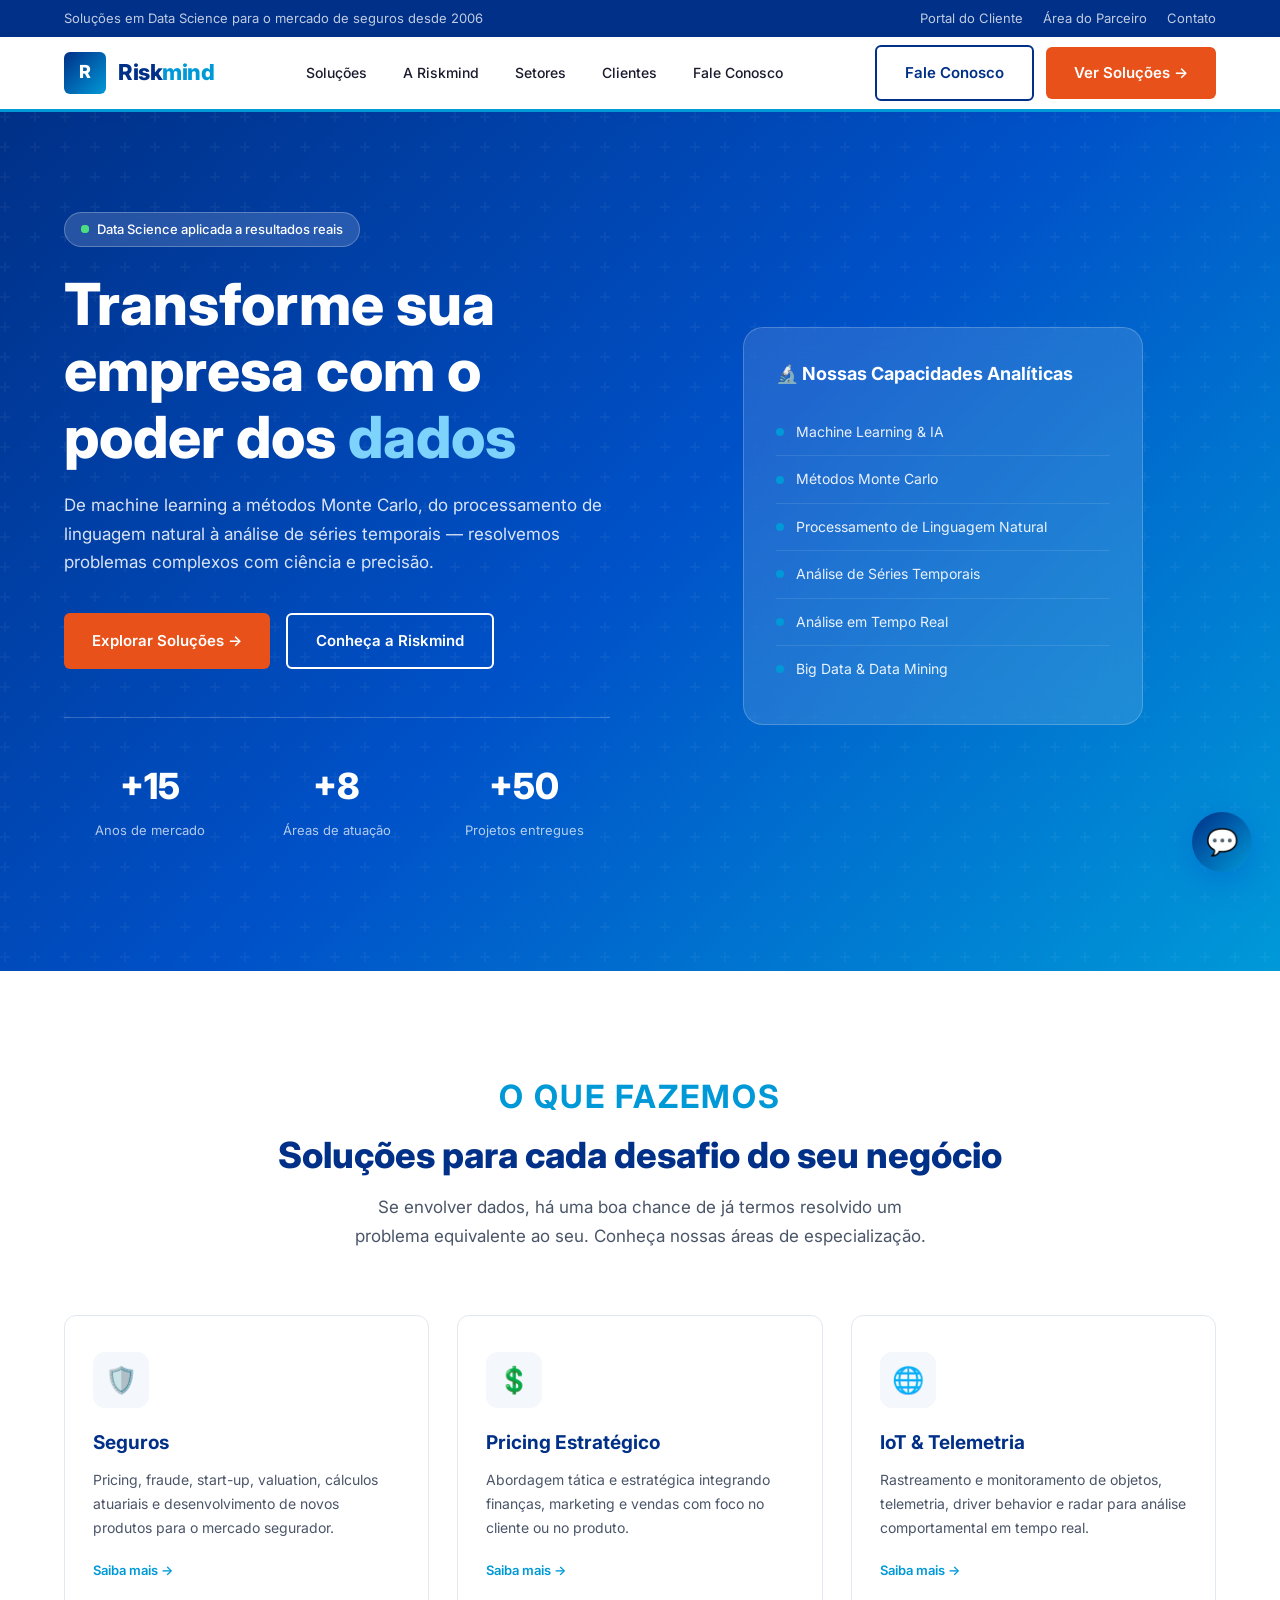
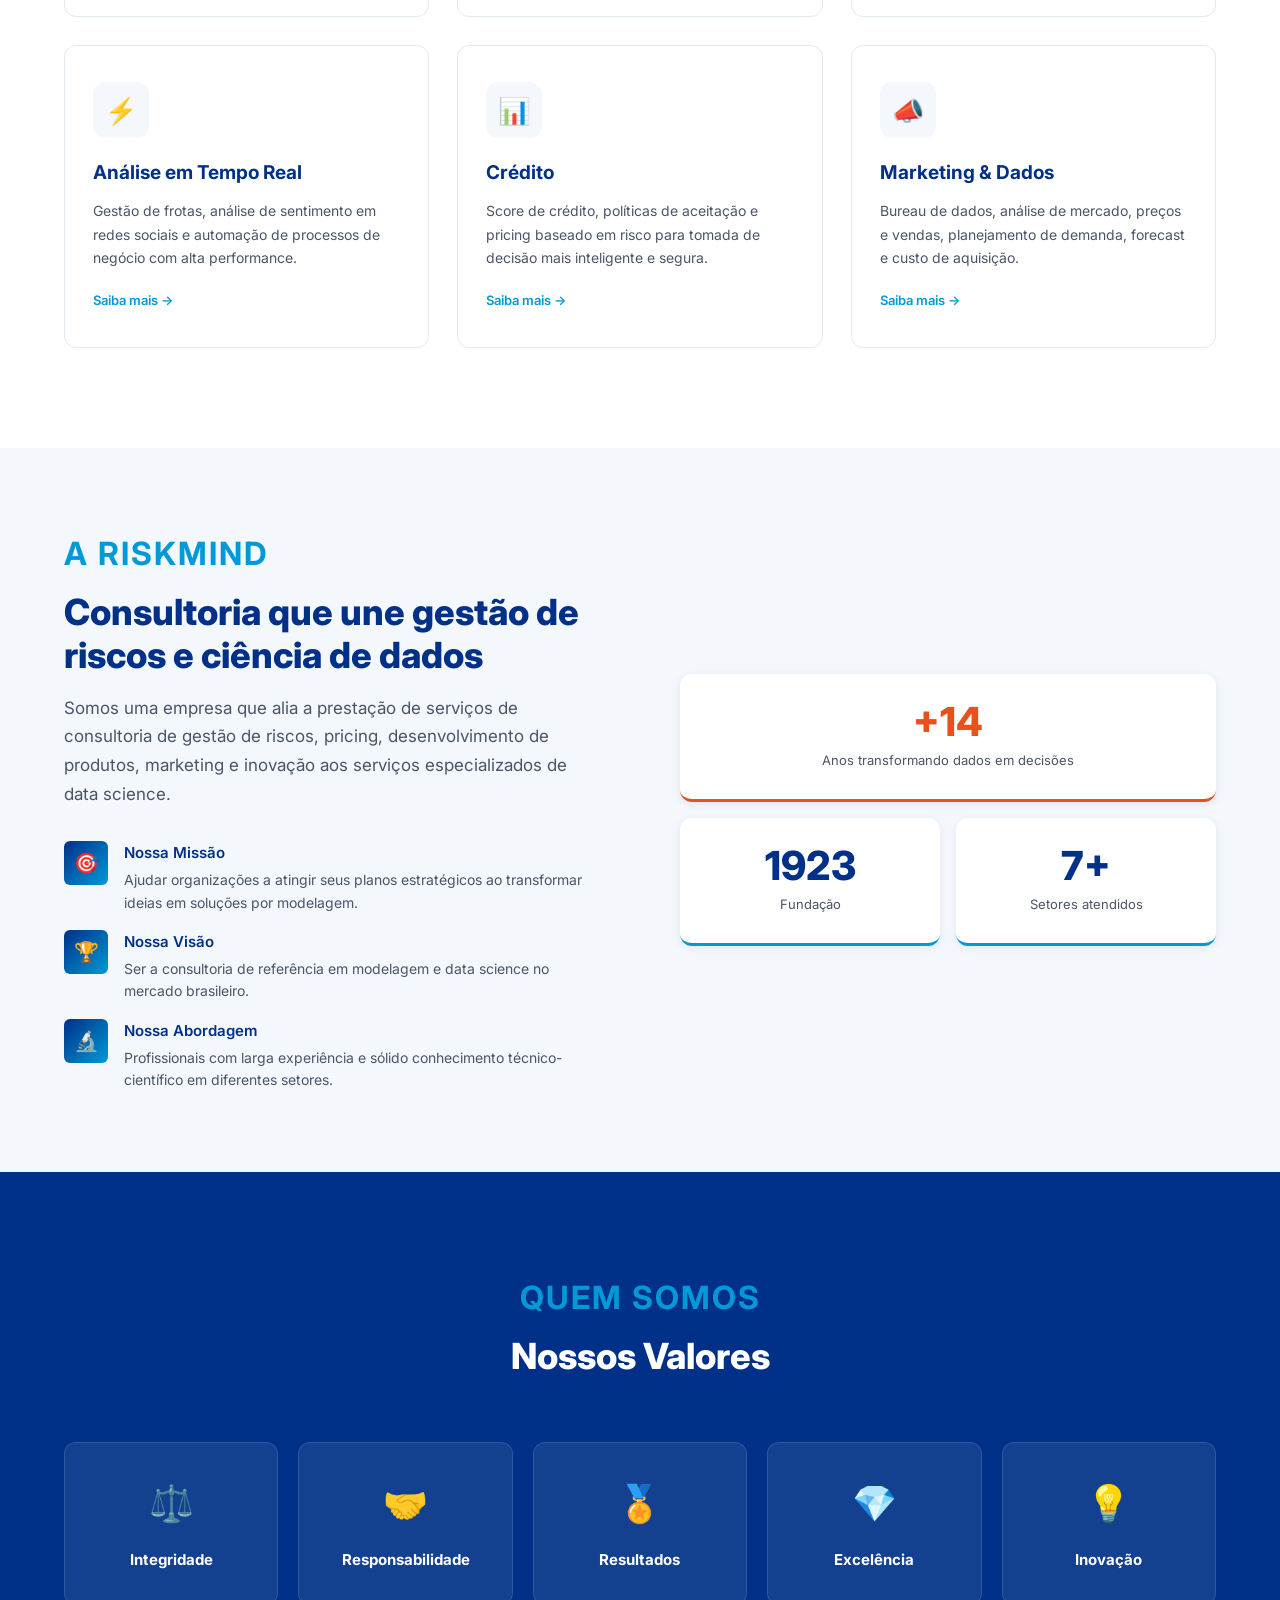
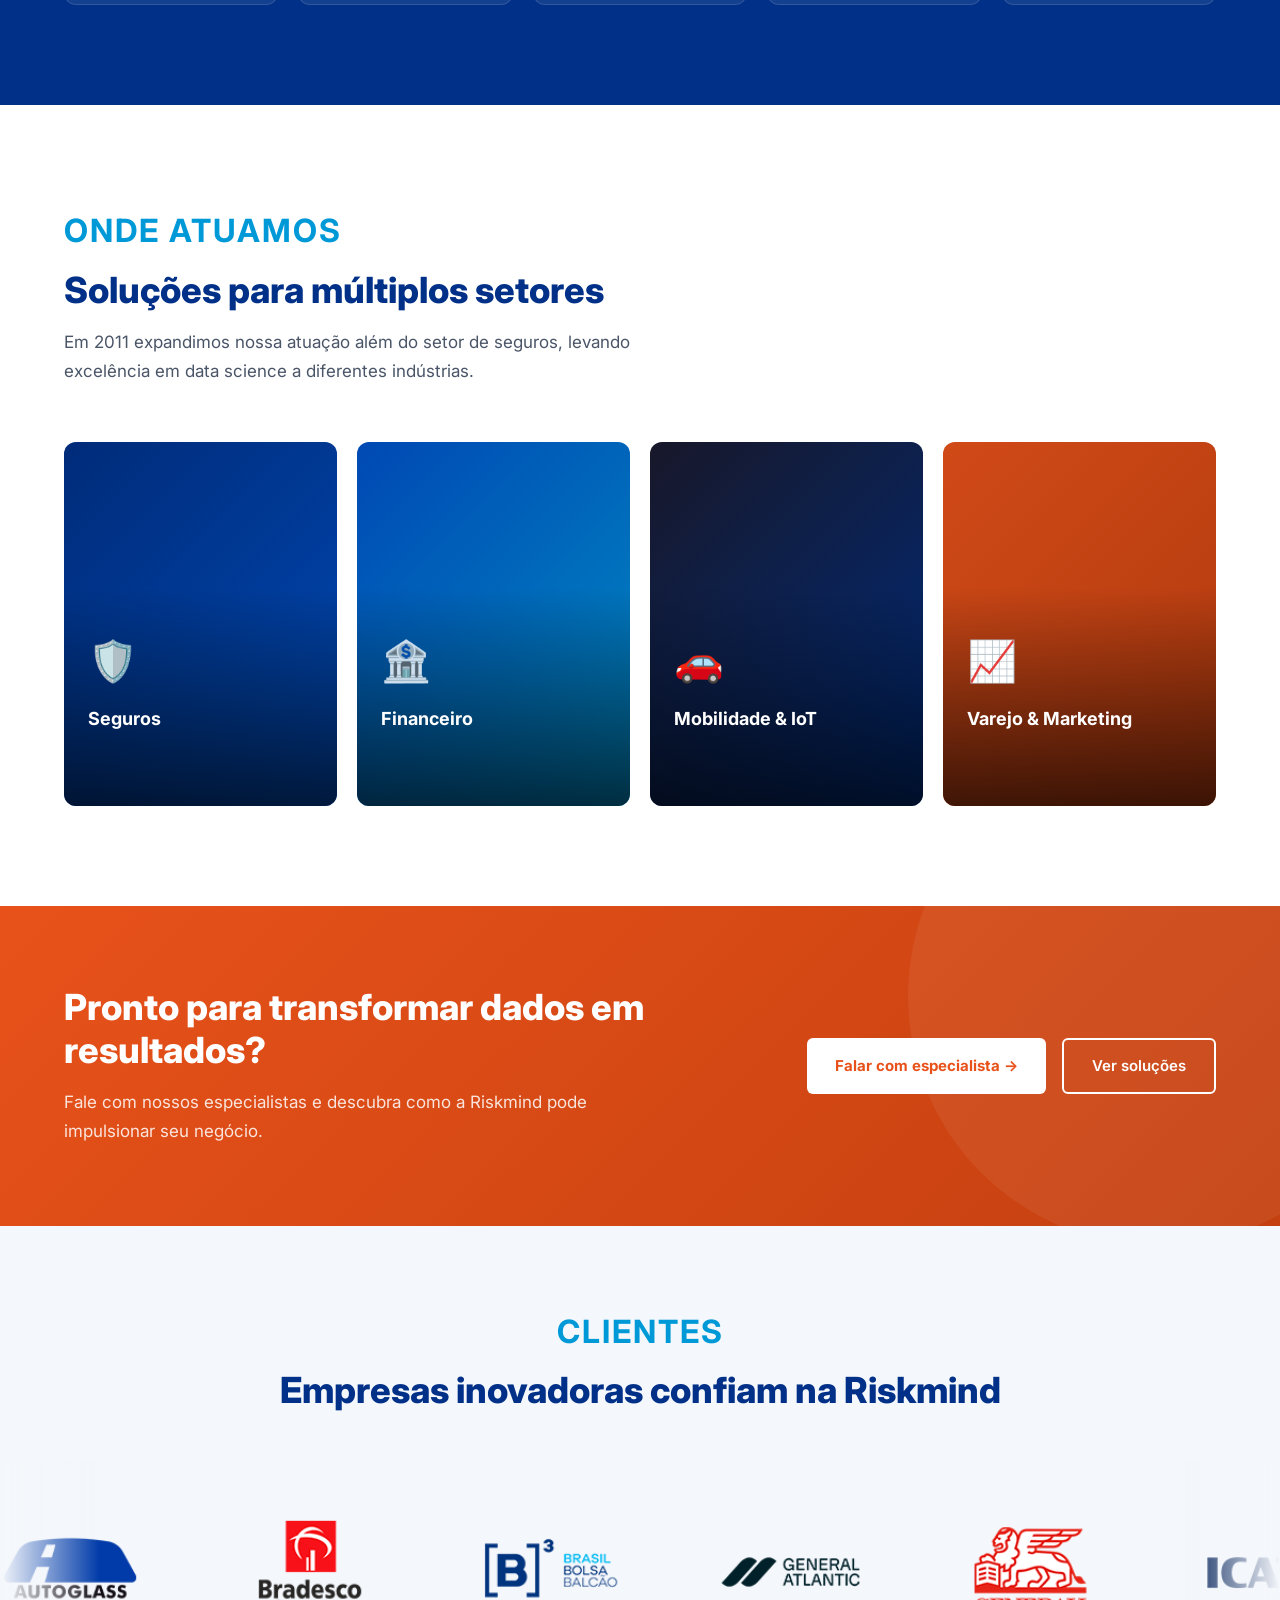
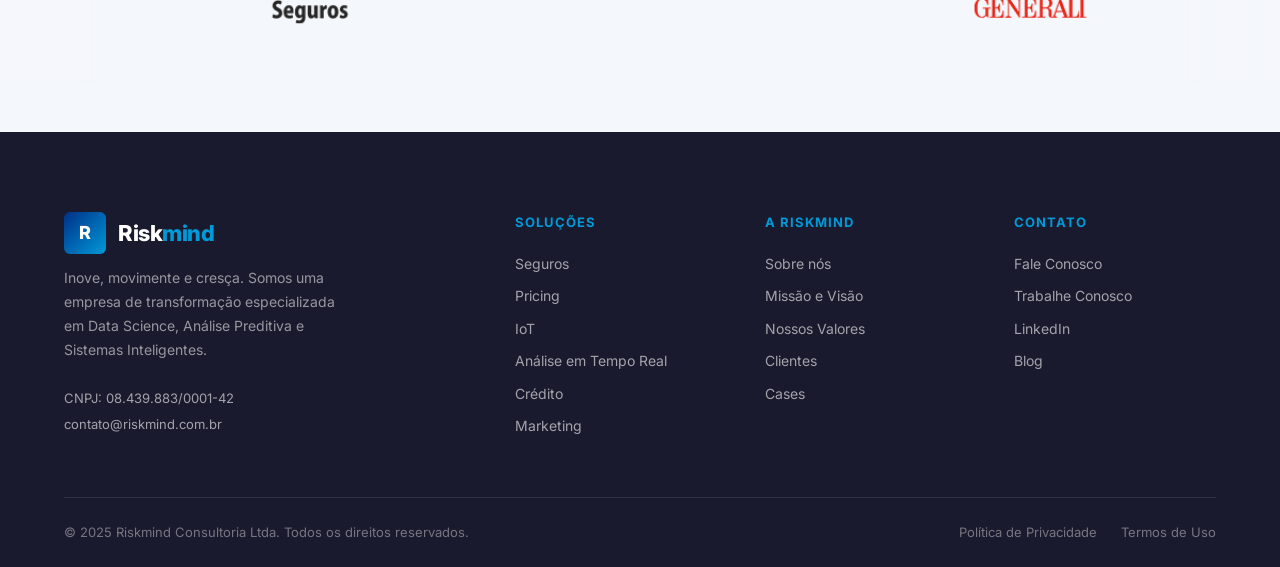
==== index.html @ bc66ee3e "Card animação Card de informação agora tem animação quando aparecem" ====
<!DOCTYPE html>
<html lang="pt-BR">
<head>
  <meta charset="UTF-8" />
  <meta name="viewport" content="width=device-width, initial-scale=1.0"/>
  <title>Riskmind | Data Science para Seguros</title>
  <link href="https://fonts.googleapis.com/css2?family=Inter:wght@300;400;500;600;700;800&display=swap" rel="stylesheet"/>
  <link rel="stylesheet" href="scss/main.css"/>
</head>
<body>

  <div class="top-bar">
    <div class="container">
      <span>Soluções em Data Science para o mercado de seguros desde 2006</span>
      <div class="top-bar__links">
        <a href="#">Portal do Cliente</a>
        <a href="#">Área do Parceiro</a>
        <a href="#">Contato</a>
      </div>
    </div>
  </div>

  <nav class="navbar">
    <div class="container">
      <a href="#" class="logo">
        <div class="logo__icon">R</div>
        <span class="logo__text">Risk<span>mind</span></span>
      </a>
      <div class="nav-links">
        <a href="#solucoes">Soluções</a>
        <a href="#sobre">A Riskmind</a>
        <a href="#setores">Setores</a>
        <a href="#clientes">Clientes</a>
        <a href="#contato">Fale Conosco</a>
      </div>
      <div class="nav-cta">
        <a href="#contato" class="btn btn--ghost">Fale Conosco</a>
        <a href="#solucoes" class="btn btn--primary">Ver Soluções →</a>
      </div>
    </div>
  </nav>

  <section class="hero">
    <div class="container">
      <div class="hero__grid">
        <div class="hero__content">
          <div class="hero__badge">Data Science aplicada a resultados reais</div>
          <h1 class="hero__title">
            Transforme sua empresa com o poder dos <span>dados</span>
          </h1>
          <p class="hero__description">
            De machine learning a métodos Monte Carlo, do processamento de linguagem natural
            à análise de séries temporais — resolvemos problemas complexos com ciência e precisão.
          </p>
          <div class="hero__actions">
            <a href="#solucoes" class="btn btn--primary">Explorar Soluções →</a>
            <a href="#sobre"    class="btn btn--outline">Conheça a Riskmind</a>
          </div>
          <div class="hero__stats">
  <div class="hero__stat">
    <div class="hero__stat-number" id="stat-anos">15</div>
    <div class="hero__stat-label">Anos de mercado</div>
  </div>
  <div class="hero__stat">
    <div class="hero__stat-number" id="stat-areas">8</div>
    <div class="hero__stat-label">Áreas de atuação</div>
  </div>
  <div class="hero__stat">
    <div class="hero__stat-number" id="stat-projetos">50</div>
    <div class="hero__stat-label">Projetos entregues</div>
  </div>
</div>
        </div>

        <div class="hero__visual">
          <div class="hero__card">
            <div class="hero__card-title">🔬 Nossas Capacidades Analíticas</div>
            <div class="hero__card-item"><div class="hero__card-dot"></div>Machine Learning & IA</div>
            <div class="hero__card-item"><div class="hero__card-dot"></div>Métodos Monte Carlo</div>
            <div class="hero__card-item"><div class="hero__card-dot"></div>Processamento de Linguagem Natural</div>
            <div class="hero__card-item"><div class="hero__card-dot"></div>Análise de Séries Temporais</div>
            <div class="hero__card-item"><div class="hero__card-dot"></div>Análise em Tempo Real</div>
            <div class="hero__card-item"><div class="hero__card-dot"></div>Big Data & Data Mining</div>
          </div>
        </div>
      </div>
    </div>
  </section>

  <section class="solutions" id="solucoes">
    <div class="container">
      <div class="solutions__header">
        <div class="section-label">O que fazemos</div>
        <h2 class="section-title">Soluções para cada desafio do seu negócio</h2>
        <p class="section-subtitle">
          Se envolver dados, há uma boa chance de já termos resolvido um problema
          equivalente ao seu. Conheça nossas áreas de especialização.
        </p>
      </div>
      <div class="solutions__grid">

        <div class="solution-card">
          <div class="solution-card__icon">🛡️</div>
          <div class="solution-card__title">Seguros</div>
          <p class="solution-card__desc">Pricing, fraude, start-up, valuation, cálculos atuariais e desenvolvimento de novos produtos para o mercado segurador.</p>
          <span class="solution-card__link">Saiba mais →</span>
        </div>

        <div class="solution-card">
          <div class="solution-card__icon">💲</div>
          <div class="solution-card__title">Pricing Estratégico</div>
          <p class="solution-card__desc">Abordagem tática e estratégica integrando finanças, marketing e vendas com foco no cliente ou no produto.</p>
          <span class="solution-card__link">Saiba mais →</span>
        </div>

        <div class="solution-card">
          <div class="solution-card__icon">🌐</div>
          <div class="solution-card__title">IoT & Telemetria</div>
          <p class="solution-card__desc">Rastreamento e monitoramento de objetos, telemetria, driver behavior e radar para análise comportamental em tempo real.</p>
          <span class="solution-card__link">Saiba mais →</span>
        </div>

        <div class="solution-card">
          <div class="solution-card__icon">⚡</div>
          <div class="solution-card__title">Análise em Tempo Real</div>
          <p class="solution-card__desc">Gestão de frotas, análise de sentimento em redes sociais e automação de processos de negócio com alta performance.</p>
          <span class="solution-card__link">Saiba mais →</span>
        </div>

        <div class="solution-card">
          <div class="solution-card__icon">📊</div>
          <div class="solution-card__title">Crédito</div>
          <p class="solution-card__desc">Score de crédito, políticas de aceitação e pricing baseado em risco para tomada de decisão mais inteligente e segura.</p>
          <span class="solution-card__link">Saiba mais →</span>
        </div>

        <div class="solution-card">
          <div class="solution-card__icon">📣</div>
          <div class="solution-card__title">Marketing & Dados</div>
          <p class="solution-card__desc">Bureau de dados, análise de mercado, preços e vendas, planejamento de demanda, forecast e custo de aquisição.</p>
          <span class="solution-card__link">Saiba mais →</span>
        </div>

      </div>
    </div>
  </section>


  <section class="about" id="sobre">
    <div class="container">
      <div class="about__grid">
        <div class="about__content">
          <div class="section-label">A Riskmind</div>
          <h2 class="section-title">Consultoria que une gestão de riscos e ciência de dados</h2>
          <p class="section-subtitle">
            Somos uma empresa que alia a prestação de serviços de consultoria de gestão de riscos,
            pricing, desenvolvimento de produtos, marketing e inovação aos serviços especializados
            de data science.
          </p>
          <div class="about__features">
            <div class="about__feature">
              <div class="about__feature-icon">🎯</div>
              <div class="about__feature-text">
                <strong>Nossa Missão</strong>
                <p>Ajudar organizações a atingir seus planos estratégicos ao transformar ideias em soluções por modelagem.</p>
              </div>
            </div>
            <div class="about__feature">
              <div class="about__feature-icon">🏆</div>
              <div class="about__feature-text">
                <strong>Nossa Visão</strong>
                <p>Ser a consultoria de referência em modelagem e data science no mercado brasileiro.</p>
              </div>
            </div>
            <div class="about__feature">
              <div class="about__feature-icon">🔬</div>
              <div class="about__feature-text">
                <strong>Nossa Abordagem</strong>
                <p>Profissionais com larga experiência e sólido conhecimento técnico-científico em diferentes setores.</p>
              </div>
            </div>
          </div>
        </div>

        <div class="about__visual">
  <div class="about__metric about__metric--featured">
    <div class="about__metric-value" id="stat-anos-about">15</div>
    <div class="about__metric-label">Anos transformando dados em decisões</div>
  </div>
  <div class="about__metric">
    <div class="about__metric-value" id="stat-fundacao-about">2006</div>
    <div class="about__metric-label">Fundação</div>
  </div>
  <div class="about__metric">
    <div class="about__metric-value" id="stat-areas-about">8</div>
    <div class="about__metric-label">Setores atendidos</div>
  </div>
</div>
      </div>
    </div>
  </section>


  <section class="values">
    <div class="container">
      <div class="values__header">
        <div class="section-label">Quem somos</div>
        <h2 class="section-title">Nossos Valores</h2>
      </div>
      <div class="values__grid">
        <div class="value-card"><div class="value-card__icon">⚖️</div><div class="value-card__title">Integridade</div></div>
        <div class="value-card"><div class="value-card__icon">🤝</div><div class="value-card__title">Responsabilidade</div></div>
        <div class="value-card"><div class="value-card__icon">🏅</div><div class="value-card__title">Resultados</div></div>
        <div class="value-card"><div class="value-card__icon">💎</div><div class="value-card__title">Excelência</div></div>
        <div class="value-card"><div class="value-card__icon">💡</div><div class="value-card__title">Inovação</div></div>
      </div>
    </div>
  </section>


  <section class="sectors" id="setores">
    <div class="container">
      <div class="sectors__header">
        <div class="section-label">Onde atuamos</div>
        <h2 class="section-title">Soluções para múltiplos setores</h2>
        <p class="section-subtitle">Em 2011 expandimos nossa atuação além do setor de seguros, levando excelência em data science a diferentes indústrias.</p>
      </div>
      <div class="sectors__grid">

        <div class="sector-card sector-card--seguros">
          <div class="sector-card__overlay">
            <div class="sector-card__icon">🛡️</div>
            <div class="sector-card__title">Seguros</div>
            <div class="sector-card__desc">Pricing, fraude, cálculos atuariais e novos produtos.</div>
          </div>
        </div>

        <div class="sector-card sector-card--financeiro">
          <div class="sector-card__overlay">
            <div class="sector-card__icon">🏦</div>
            <div class="sector-card__title">Financeiro</div>
            <div class="sector-card__desc">Score de crédito, aceitação e pricing baseado em risco.</div>
          </div>
        </div>

        <div class="sector-card sector-card--mobilidade">
          <div class="sector-card__overlay">
            <div class="sector-card__icon">🚗</div>
            <div class="sector-card__title">Mobilidade & IoT</div>
            <div class="sector-card__desc">Telemetria, driver behavior e rastreamento inteligente.</div>
          </div>
        </div>

        <div class="sector-card sector-card--varejo">
          <div class="sector-card__overlay">
            <div class="sector-card__icon">📈</div>
            <div class="sector-card__title">Varejo & Marketing</div>
            <div class="sector-card__desc">Forecast de demanda, bureau e análise de mercado.</div>
          </div>
        </div>

      </div>
    </div>
  </section>


  <section class="cta-banner">
    <div class="container">
      <div class="cta-banner__content">
        <div class="cta-banner__text">
          <h2 class="section-title">Pronto para transformar dados em resultados?</h2>
          <p class="section-subtitle">Fale com nossos especialistas e descubra como a Riskmind pode impulsionar seu negócio.</p>
        </div>
        <div class="cta-banner__actions">
          <a href="#contato" class="btn btn--white">Falar com especialista →</a>
          <a href="#solucoes" class="btn btn--outline">Ver soluções</a>
        </div>
      </div>
    </div>
  </section>


  <section class="clients" id="clientes">
  <div class="container">
    <div class="clients__header">
      <div class="section-label">Clientes</div>
      <h2 class="section-title">Empresas inovadoras confiam na Riskmind</h2>
    </div>
  </div>

<div class="clients-carousel">
  <div class="carousel-track">
    <div class="carousel-item"><img src="assets/autoglass.png"           alt="AutoGlass" /></div>
    <div class="carousel-item"><img src="assets/bradesco.png"            alt="Bradesco" /></div>
    <div class="carousel-item"><img src="assets/brasilbolsabalcao.png"   alt="Brasil Bolsa Balcão" /></div>
    <div class="carousel-item"><img src="assets/generalatlantic.png"     alt="General Atlantic" /></div>
    <div class="carousel-item"><img src="assets/generali.png"            alt="Generali" /></div>
    <div class="carousel-item"><img src="assets/icatu.png"               alt="Icatu" /></div>
    <div class="carousel-item"><img src="assets/rodobens.png"            alt="Rodobens" /></div>
    <div class="carousel-item"><img src="assets/zurich.png"              alt="Zurich" /></div>
    <div class="carousel-item"><img src="assets/movida.png"              alt="Movida" /></div>
    <div class="carousel-item"><img src="assets/lmsolucaomobilidade.png" alt="LM Solução Mobilidade" /></div>
    <div class="carousel-item"><img src="assets/ceabs.png"               alt="CEABS" /></div>
    <div class="carousel-item"><img src="assets/scania.png"              alt="Scania" /></div>
    <div class="carousel-item"><img src="assets/euroassistance.png"      alt="Europ Assistance" /></div>
  </div>
</div>
</section>

  <footer class="footer" id="contato">
    <div class="container">
      <div class="footer__grid">

        <div class="footer__brand">
          <div class="logo">
            <div class="logo__icon">R</div>
            <span class="logo__text">Risk<span>mind</span></span>
          </div>
          <p class="footer__tagline">
            Inove, movimente e cresça. Somos uma empresa de transformação especializada
            em Data Science, Análise Preditiva e Sistemas Inteligentes.
          </p>
          <div class="footer__contact">
            CNPJ: 08.439.883/0001-42<br>
            contato@riskmind.com.br
          </div>
        </div>

        <div class="footer__col">
          <div class="footer__heading">Soluções</div>
          <div class="footer__links">
            <a href="#">Seguros</a>
            <a href="#">Pricing</a>
            <a href="#">IoT</a>
            <a href="#">Análise em Tempo Real</a>
            <a href="#">Crédito</a>
            <a href="#">Marketing</a>
          </div>
        </div>

        <div class="footer__col">
          <div class="footer__heading">A Riskmind</div>
          <div class="footer__links">
            <a href="#">Sobre nós</a>
            <a href="#">Missão e Visão</a>
            <a href="#">Nossos Valores</a>
            <a href="#">Clientes</a>
            <a href="#">Cases</a>
          </div>
        </div>

        <div class="footer__col">
          <div class="footer__heading">Contato</div>
          <div class="footer__links">
            <a href="#">Fale Conosco</a>
            <a href="#">Trabalhe Conosco</a>
            <a href="#">LinkedIn</a>
            <a href="#">Blog</a>
          </div>
        </div>

      </div>

      <div class="footer__bottom">
        <span>© 2025 Riskmind Consultoria Ltda. Todos os direitos reservados.</span>
        <div class="footer__legal">
          <a href="#">Política de Privacidade</a>
          <a href="#">Termos de Uso</a>
        </div>
      </div>
    </div>
  </footer>

  <div class="chat-float">
    <div class="chat-float__btn">💬</div>
  </div>
  
  <script src="js/phrases.js"></script>
  <script src="js/countup.js"></script>
  <script src="js/carousel.js"></script>
  <script src="js/animations.js"></script>
  <script src="js/main.js"></script>
</body>
</html>
---- scss/main.css ----
:root {
  --primary: #003087;
  --primary-mid: #0051C8;
  --accent: #0099D8;
  --cta: #E8521A;
  --cta-hover: #C44010;
  --light-bg: #F4F7FB;
  --white: #FFFFFF;
  --text-dark: #1A1A2E;
  --text-mid: #4A5568;
  --text-light: #718096;
  --border: #E2E8F0;
  --shadow-sm: 0 2px 8px rgba(0, 48, 135, 0.08);
  --shadow-md: 0 8px 32px rgba(0, 48, 135, 0.12);
  --shadow-lg: 0 20px 60px rgba(0, 48, 135, 0.18);
  --radius-sm: 6px;
  --radius-md: 12px;
  --radius-lg: 20px;
}

*,
*::before,
*::after {
  box-sizing: border-box;
  margin: 0;
  padding: 0;
}

html {
  scroll-behavior: smooth;
}

body {
  font-family: "Inter", sans-serif;
  color: #1A1A2E;
  background: #FFFFFF;
  line-height: 1.6;
  font-size: 16px;
}

a {
  text-decoration: none;
  color: inherit;
}

img {
  max-width: 100%;
  display: block;
}

ul {
  list-style: none;
}

.section-label {
  font-size: 32px;
  font-weight: 700;
  letter-spacing: 2px;
  text-transform: uppercase;
  color: #0099D8;
  margin-bottom: 12px;
}

.section-title {
  font-size: clamp(24px, 3.5vw, 36px);
  font-weight: 800;
  color: #003087;
  line-height: 1.2;
  margin-bottom: 16px;
}

.section-subtitle {
  font-size: 17px;
  color: #4A5568;
  max-width: 580px;
  line-height: 1.7;
}

.container {
  max-width: 1200px;
  margin: 0 auto;
  padding: 0 24px;
}

.btn {
  display: inline-flex;
  align-items: center;
  gap: 8px;
  padding: 14px 28px;
  border-radius: 6px;
  font-weight: 600;
  font-size: 15px;
  cursor: pointer;
  border: none;
  transition: all 0.2s ease;
}
.btn--primary {
  background: #E8521A;
  color: #FFFFFF;
}
.btn--primary:hover {
  background: #C44010;
  transform: translateY(-1px);
  box-shadow: 0 8px 32px rgba(0, 48, 135, 0.12);
}
.btn--outline {
  background: transparent;
  color: #FFFFFF;
  border: 2px solid #FFFFFF;
}
.btn--outline:hover {
  background: #FFFFFF;
  color: #003087;
}
.btn--ghost {
  background: transparent;
  color: #003087;
  border: 2px solid #003087;
}
.btn--ghost:hover {
  background: #003087;
  color: #FFFFFF;
}
.btn--white {
  background: #FFFFFF;
  color: #E8521A;
  font-weight: 700;
}
.btn--white:hover {
  background: #F4F7FB;
  transform: translateY(-1px);
  box-shadow: 0 8px 32px rgba(0, 48, 135, 0.12);
}

.top-bar {
  background: #003087;
  color: rgba(255, 255, 255, 0.75);
  font-size: 13px;
  padding: 8px 0;
}
.top-bar .container {
  display: flex;
  align-items: center;
  justify-content: space-between;
}
.top-bar__links {
  display: flex;
}
.top-bar__links a {
  color: rgba(255, 255, 255, 0.75);
  margin-left: 20px;
  transition: color 0.2s ease;
}
.top-bar__links a:hover {
  color: #FFFFFF;
}
@media (max-width: 768px) {
  .top-bar__links {
    display: none;
  }
}

.navbar {
  background: #FFFFFF;
  box-shadow: 0 2px 8px rgba(0, 48, 135, 0.08);
  position: sticky;
  top: 0;
  z-index: 1000;
  border-bottom: 3px solid #0099D8;
}
.navbar .container {
  display: flex;
  align-items: center;
  justify-content: space-between;
  height: 72px;
}

.logo {
  display: flex;
  align-items: center;
  gap: 12px;
}
.logo__icon {
  width: 42px;
  height: 42px;
  background: linear-gradient(135deg, #003087, #0099D8);
  border-radius: 6px;
  font-size: 18px;
  flex-shrink: 0;
  display: flex;
  align-items: center;
  justify-content: center;
  color: #FFFFFF;
  font-weight: 800;
}
.logo__text {
  font-size: 22px;
  font-weight: 800;
  color: #003087;
  letter-spacing: -0.5px;
}
.logo__text span {
  color: #0099D8;
}

.nav-links {
  display: flex;
  align-items: center;
  gap: 4px;
}
.nav-links a {
  padding: 8px 16px;
  border-radius: 6px;
  font-size: 14px;
  font-weight: 500;
  color: #1A1A2E;
  transition: all 0.2s ease;
}
.nav-links a:hover {
  background: #F4F7FB;
  color: #003087;
}
@media (max-width: 768px) {
  .nav-links {
    display: none;
  }
}

.nav-cta {
  display: flex;
  align-items: center;
  gap: 12px;
}

.hero {
  background: linear-gradient(135deg, #003087 0%, #0051C8 50%, #0099D8 100%);
  padding: 100px 0 130px;
  position: relative;
  overflow: hidden;
}
.hero::before {
  content: "";
  position: absolute;
  inset: 0;
  background: url("data:image/svg+xml,%3Csvg width='60' height='60' viewBox='0 0 60 60' xmlns='http://www.w3.org/2000/svg'%3E%3Cg fill='none' fill-rule='evenodd'%3E%3Cg fill='%23ffffff' fill-opacity='0.04'%3E%3Cpath d='M36 34v-4h-2v4h-4v2h4v4h2v-4h4v-2h-4zm0-30V0h-2v4h-4v2h4v4h2V6h4V4h-4zM6 34v-4H4v4H0v2h4v4h2v-4h4v-2H6zM6 4V0H4v4H0v2h4v4h2V6h4V4H6z'/%3E%3C/g%3E%3C/g%3E%3C/svg%3E");
  pointer-events: none;
}
.hero__grid {
  display: grid;
  grid-template-columns: 1fr 1fr;
  gap: 60px;
  align-items: center;
  position: relative;
}
@media (max-width: 768px) {
  .hero__grid {
    grid-template-columns: 1fr;
  }
}
.hero__content {
  color: #FFFFFF;
}
.hero__badge {
  display: inline-flex;
  align-items: center;
  gap: 8px;
  background: rgba(255, 255, 255, 0.15);
  backdrop-filter: blur(10px);
  border: 1px solid rgba(255, 255, 255, 0.25);
  padding: 6px 16px;
  border-radius: 50px;
  font-size: 13px;
  font-weight: 500;
  color: #FFFFFF;
  margin-bottom: 24px;
}
.hero__badge::before {
  display: none;
}
.hero .hero__badge-dot {
  width: 8px;
  height: 8px;
  background: #4ADE80;
  border-radius: 50%;
  flex-shrink: 0;
  position: relative;
}
.hero .hero__badge-dot::after {
  content: "";
  position: absolute;
  inset: 0;
  border-radius: 50%;
  background: #4ADE80;
  animation: pulse-ring 1.8s ease-out infinite;
}
.hero .hero__badge-text {
  transition: opacity 0.5s ease, transform 0.5s ease;
  display: inline-block;
}
@keyframes pulse-ring {
  0% {
    transform: scale(1);
    opacity: 0.8;
  }
  100% {
    transform: scale(2.8);
    opacity: 0;
  }
}
.hero__title {
  font-size: clamp(36px, 5vw, 58px);
  font-weight: 800;
  line-height: 1.15;
  margin-bottom: 20px;
  color: #FFFFFF;
}
.hero__title span {
  color: #7DD3FC;
}
.hero__description {
  font-size: 17px;
  color: rgba(255, 255, 255, 0.85);
  margin-bottom: 36px;
  line-height: 1.7;
}
.hero__actions {
  display: flex;
  gap: 16px;
  flex-wrap: wrap;
}
.hero__stats {
  display: grid;
  grid-template-columns: repeat(3, 1fr);
  gap: 16px;
  margin-top: 48px;
  padding-top: 40px;
  border-top: 1px solid rgba(255, 255, 255, 0.2);
}
.hero__stat {
  text-align: center;
}
.hero__stat-number {
  font-size: 36px;
  font-weight: 800;
  color: #FFFFFF;
}
.hero__stat-label {
  font-size: 13px;
  color: rgba(255, 255, 255, 0.7);
  margin-top: 4px;
}
.hero__visual {
  display: flex;
  align-items: center;
  justify-content: center;
}
@media (max-width: 768px) {
  .hero__visual {
    display: none;
  }
}
.hero__card {
  background: rgba(255, 255, 255, 0.12);
  backdrop-filter: blur(20px);
  border: 1px solid rgba(255, 255, 255, 0.2);
  border-radius: 20px;
  padding: 32px;
  width: 100%;
  max-width: 400px;
}
.hero__card-title {
  color: #FFFFFF;
  font-size: 18px;
  font-weight: 700;
  margin-bottom: 20px;
}
.hero__card-item {
  display: flex;
  align-items: center;
  gap: 12px;
  padding: 12px 0;
  border-bottom: 1px solid rgba(255, 255, 255, 0.1);
  color: rgba(255, 255, 255, 0.9);
  font-size: 14px;
}
.hero__card-item:last-child {
  border-bottom: none;
}
.hero__card-dot {
  width: 8px;
  height: 8px;
  background: #0099D8;
  border-radius: 50%;
  flex-shrink: 0;
}

.quick-access {
  background: #003087;
}
.quick-access__grid {
  display: grid;
  grid-template-columns: repeat(5, 1fr);
}
@media (max-width: 768px) {
  .quick-access__grid {
    grid-template-columns: repeat(3, 1fr);
  }
}
.quick-access__item {
  padding: 24px 20px;
  text-align: center;
  color: rgba(255, 255, 255, 0.8);
  cursor: pointer;
  border-right: 1px solid rgba(255, 255, 255, 0.1);
  transition: all 0.2s ease;
}
.quick-access__item:last-child {
  border-right: none;
}
.quick-access__item:hover {
  background: rgba(255, 255, 255, 0.1);
  color: #FFFFFF;
}
.quick-access__icon {
  font-size: 28px;
  margin-bottom: 8px;
}
.quick-access__label {
  font-size: 13px;
  font-weight: 500;
}

.solutions {
  padding: 100px 0;
  background: #FFFFFF;
}
.solutions__header {
  text-align: center;
  margin-bottom: 64px;
}
.solutions__header .section-subtitle {
  margin: 0 auto;
}
.solutions__grid {
  display: grid;
  grid-template-columns: repeat(3, 1fr);
  gap: 28px;
}
@media (max-width: 1024px) {
  .solutions__grid {
    grid-template-columns: repeat(2, 1fr);
  }
}
@media (max-width: 768px) {
  .solutions__grid {
    grid-template-columns: 1fr;
  }
}

.solution-card {
  background: #FFFFFF;
  border: 1px solid #E2E8F0;
  border-radius: 12px;
  padding: 36px 28px;
  cursor: pointer;
  position: relative;
  overflow: hidden;
  transition: all 0.3s ease;
}
.solution-card::before {
  content: "";
  position: absolute;
  top: 0;
  left: 0;
  right: 0;
  height: 4px;
  background: linear-gradient(90deg, #003087, #0099D8);
  transform: scaleX(0);
  transition: transform 0.3s ease;
}
.solution-card:hover {
  transform: translateY(-6px);
  box-shadow: 0 20px 60px rgba(0, 48, 135, 0.18);
  border-color: transparent;
}
.solution-card:hover::before {
  transform: scaleX(1);
}
.solution-card:hover .solution-card__icon {
  background: linear-gradient(135deg, #003087, #0099D8);
}
.solution-card:hover .solution-card__link {
  gap: 10px;
}
.solution-card__icon {
  width: 56px;
  height: 56px;
  background: #F4F7FB;
  border-radius: 12px;
  display: flex;
  align-items: center;
  justify-content: center;
  font-size: 26px;
  margin-bottom: 20px;
  transition: background 0.3s ease;
}
.solution-card__title {
  font-size: 19px;
  font-weight: 700;
  color: #003087;
  margin-bottom: 10px;
}
.solution-card__desc {
  font-size: 14px;
  color: #4A5568;
  line-height: 1.7;
  margin-bottom: 20px;
}
.solution-card__link {
  font-size: 13px;
  font-weight: 600;
  color: #0099D8;
  display: flex;
  align-items: center;
  gap: 6px;
  transition: gap 0.2s ease;
}

.about {
  background: #F4F7FB;
  padding: 80px 0;
}
.about__grid {
  display: grid;
  grid-template-columns: 1fr 1fr;
  gap: 80px;
  align-items: center;
}
@media (max-width: 768px) {
  .about__grid {
    grid-template-columns: 1fr;
  }
}
.about__content .section-subtitle {
  max-width: 100%;
}
.about__features {
  margin-top: 32px;
  display: flex;
  flex-direction: column;
  gap: 16px;
}
.about__feature {
  display: flex;
  align-items: flex-start;
  gap: 16px;
}
.about__feature-icon {
  width: 44px;
  height: 44px;
  background: linear-gradient(135deg, #003087, #0099D8);
  border-radius: 6px;
  font-size: 20px;
  flex-shrink: 0;
  display: flex;
  align-items: center;
  justify-content: center;
}
.about__feature-text strong {
  display: block;
  font-size: 15px;
  font-weight: 600;
  color: #003087;
  margin-bottom: 4px;
}
.about__feature-text p {
  font-size: 14px;
  color: #4A5568;
}
.about__visual {
  display: grid;
  grid-template-columns: 1fr 1fr;
  gap: 16px;
}
.about__metric {
  background: #FFFFFF;
  border-radius: 12px;
  padding: 28px 24px;
  box-shadow: 0 2px 8px rgba(0, 48, 135, 0.08);
  text-align: center;
  border-bottom: 3px solid #0099D8;
}
.about__metric--featured {
  grid-column: 1/-1;
  border-bottom-color: #E8521A;
}
.about__metric--featured .about__metric-value {
  color: #E8521A;
}
.about__metric-value {
  font-size: 40px;
  font-weight: 800;
  color: #003087;
  line-height: 1;
}
.about__metric-label {
  font-size: 13px;
  color: #4A5568;
  margin-top: 8px;
}

.values {
  padding: 100px 0;
  background: #003087;
}
.values__header {
  text-align: center;
  margin-bottom: 64px;
}
.values__header .section-label {
  color: #0099D8;
}
.values__header .section-title {
  color: #FFFFFF;
}
.values__grid {
  display: grid;
  grid-template-columns: repeat(5, 1fr);
  gap: 20px;
}
@media (max-width: 1024px) {
  .values__grid {
    grid-template-columns: repeat(3, 1fr);
  }
}
@media (max-width: 768px) {
  .values__grid {
    grid-template-columns: repeat(2, 1fr);
  }
}

.value-card {
  background: rgba(255, 255, 255, 0.08);
  border: 1px solid rgba(255, 255, 255, 0.12);
  border-radius: 12px;
  padding: 32px 20px;
  text-align: center;
  transition: all 0.3s ease;
}
.value-card:hover {
  background: rgba(255, 255, 255, 0.15);
  transform: translateY(-4px);
}
.value-card__icon {
  font-size: 36px;
  margin-bottom: 16px;
}
.value-card__title {
  font-size: 15px;
  font-weight: 700;
  color: #FFFFFF;
}

.sectors {
  padding: 100px 0;
  background: #FFFFFF;
}
.sectors__header {
  margin-bottom: 56px;
}
.sectors__grid {
  display: grid;
  grid-template-columns: repeat(4, 1fr);
  gap: 20px;
}
@media (max-width: 1024px) {
  .sectors__grid {
    grid-template-columns: repeat(2, 1fr);
  }
}
@media (max-width: 768px) {
  .sectors__grid {
    grid-template-columns: 1fr;
  }
}

.sector-card {
  position: relative;
  border-radius: 12px;
  overflow: hidden;
  cursor: pointer;
  aspect-ratio: 3/4;
}
.sector-card--seguros {
  background: linear-gradient(135deg, #003087, #0051C8);
}
.sector-card--financeiro {
  background: linear-gradient(135deg, #0051C8, #0099D8);
}
.sector-card--mobilidade {
  background: linear-gradient(135deg, #1A1A2E, #003087);
}
.sector-card--varejo {
  background: linear-gradient(135deg, #E8521A, #C44010);
}
.sector-card__overlay {
  position: absolute;
  inset: 0;
  background: linear-gradient(to top, rgba(0, 0, 0, 0.7) 0%, rgba(0, 0, 0, 0.1) 60%);
  display: flex;
  flex-direction: column;
  justify-content: flex-end;
  padding: 24px;
  transition: all 0.3s ease;
}
.sector-card:hover .sector-card__overlay {
  background: linear-gradient(to top, rgba(0, 48, 135, 0.9) 0%, rgba(0, 48, 135, 0.5) 100%);
}
.sector-card__icon {
  font-size: 40px;
  margin-bottom: 12px;
}
.sector-card__title {
  font-size: 18px;
  font-weight: 700;
  color: #FFFFFF;
  margin-bottom: 6px;
}
.sector-card__desc {
  font-size: 13px;
  color: rgba(255, 255, 255, 0.8);
  opacity: 0;
  transform: translateY(10px);
  transition: all 0.3s ease;
}
.sector-card:hover .sector-card__desc {
  opacity: 1;
  transform: translateY(0);
}

.cta-banner {
  background: linear-gradient(135deg, #E8521A 0%, #C44010 100%);
  padding: 80px 0;
  position: relative;
  overflow: hidden;
}
.cta-banner::before {
  content: "";
  position: absolute;
  top: -50%;
  right: -10%;
  width: 500px;
  height: 500px;
  background: rgba(255, 255, 255, 0.06);
  border-radius: 50%;
  pointer-events: none;
}
.cta-banner__content {
  display: flex;
  align-items: center;
  justify-content: space-between;
  gap: 40px;
  position: relative;
}
@media (max-width: 768px) {
  .cta-banner__content {
    flex-direction: column;
    text-align: center;
  }
}
.cta-banner__text .section-title {
  color: #FFFFFF;
}
.cta-banner__text .section-subtitle {
  color: rgba(255, 255, 255, 0.85);
}
.cta-banner__actions {
  display: flex;
  gap: 16px;
  flex-shrink: 0;
}
@media (max-width: 768px) {
  .cta-banner__actions {
    justify-content: center;
  }
}

.clients {
  padding: 80px 0 48px;
  background: #F4F7FB;
}
.clients__header {
  text-align: center;
  margin-bottom: 48px;
}

.clients-carousel {
  width: 100%;
  overflow: hidden;
  position: relative;
  padding: 32px 0;
}
.clients-carousel::before, .clients-carousel::after {
  content: "";
  position: absolute;
  top: 0;
  bottom: 0;
  width: 100px;
  z-index: 2;
  pointer-events: none;
}
.clients-carousel::before {
  left: 0;
  background: linear-gradient(to right, #F4F7FB, transparent);
}
.clients-carousel::after {
  right: 0;
  background: linear-gradient(to left, #F4F7FB, transparent);
}

.carousel-track {
  display: flex;
  flex-direction: row;
  align-items: center;
  flex-wrap: nowrap;
  gap: 80px;
  width: -moz-max-content;
  width: max-content;
  will-change: transform;
  padding: 0 40px;
}

.carousel-item {
  flex-shrink: 0;
  width: 160px;
  height: 160px;
  display: flex;
  flex-direction: row;
  align-items: center;
  justify-content: center;
  overflow: hidden;
}
.carousel-item img {
  width: auto;
  height: 100%;
  max-width: 160px;
  -o-object-fit: contain;
     object-fit: contain;
  filter: none;
  -webkit-user-select: none;
     -moz-user-select: none;
          user-select: none;
  pointer-events: none;
  display: block;
  transition: transform 0.3s ease;
}
.carousel-item:hover img {
  transform: scale(1.15);
}

.footer {
  background: #1A1A2E;
  color: rgba(255, 255, 255, 0.7);
  padding: 80px 0 0;
}
.footer__grid {
  display: grid;
  grid-template-columns: 2fr 1fr 1fr 1fr;
  gap: 48px;
  margin-bottom: 60px;
}
@media (max-width: 1024px) {
  .footer__grid {
    grid-template-columns: 1fr 1fr;
  }
}
@media (max-width: 768px) {
  .footer__grid {
    grid-template-columns: 1fr;
  }
}
.footer__brand .logo__text {
  color: #FFFFFF;
}
.footer__brand .logo__text span {
  color: #0099D8;
}
.footer__tagline {
  font-size: 14px;
  color: rgba(255, 255, 255, 0.55);
  margin-top: 12px;
  line-height: 1.7;
  max-width: 280px;
}
.footer__contact {
  margin-top: 24px;
  font-size: 13px;
  color: rgba(255, 255, 255, 0.6);
  line-height: 2;
}
.footer__heading {
  font-size: 13px;
  font-weight: 700;
  letter-spacing: 1px;
  text-transform: uppercase;
  color: #0099D8;
  margin-bottom: 20px;
}
.footer__links {
  display: flex;
  flex-direction: column;
  gap: 10px;
}
.footer__links a {
  font-size: 14px;
  color: rgba(255, 255, 255, 0.6);
  transition: color 0.2s ease;
}
.footer__links a:hover {
  color: #FFFFFF;
}
.footer__bottom {
  border-top: 1px solid rgba(255, 255, 255, 0.1);
  padding: 24px 0;
  display: flex;
  align-items: center;
  justify-content: space-between;
  font-size: 13px;
  color: rgba(255, 255, 255, 0.4);
}
.footer__legal {
  display: flex;
  gap: 24px;
}
.footer__legal a {
  color: rgba(255, 255, 255, 0.4);
  transition: color 0.2s ease;
}
.footer__legal a:hover {
  color: #FFFFFF;
}

.chat-float {
  position: fixed;
  bottom: 28px;
  right: 28px;
  z-index: 9999;
}
.chat-float__btn {
  width: 60px;
  height: 60px;
  background: linear-gradient(135deg, #003087, #0099D8);
  border-radius: 50%;
  display: flex;
  align-items: center;
  justify-content: center;
  font-size: 26px;
  cursor: pointer;
  box-shadow: 0 8px 32px rgba(0, 81, 200, 0.4);
  transition: transform 0.2s ease;
}
.chat-float__btn:hover {
  transform: scale(1.1);
}/*# sourceMappingURL=main.css.map */
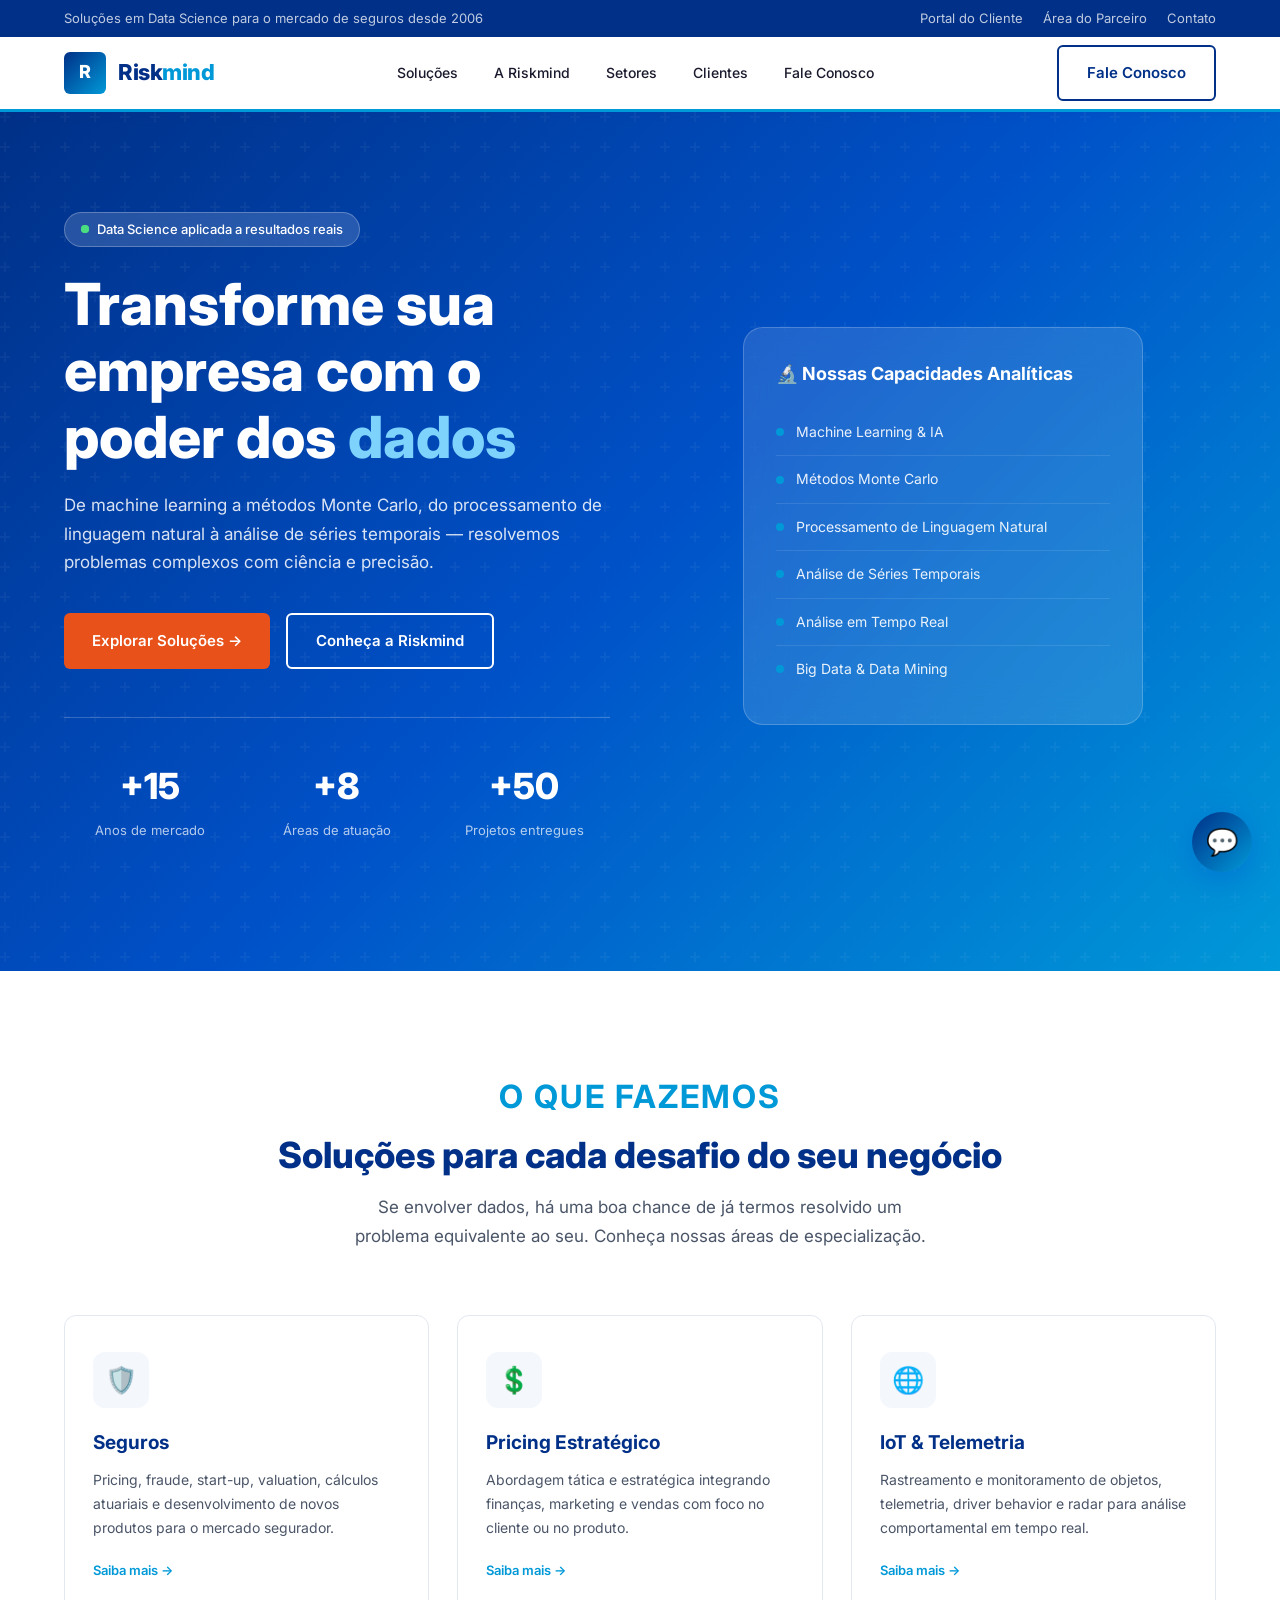
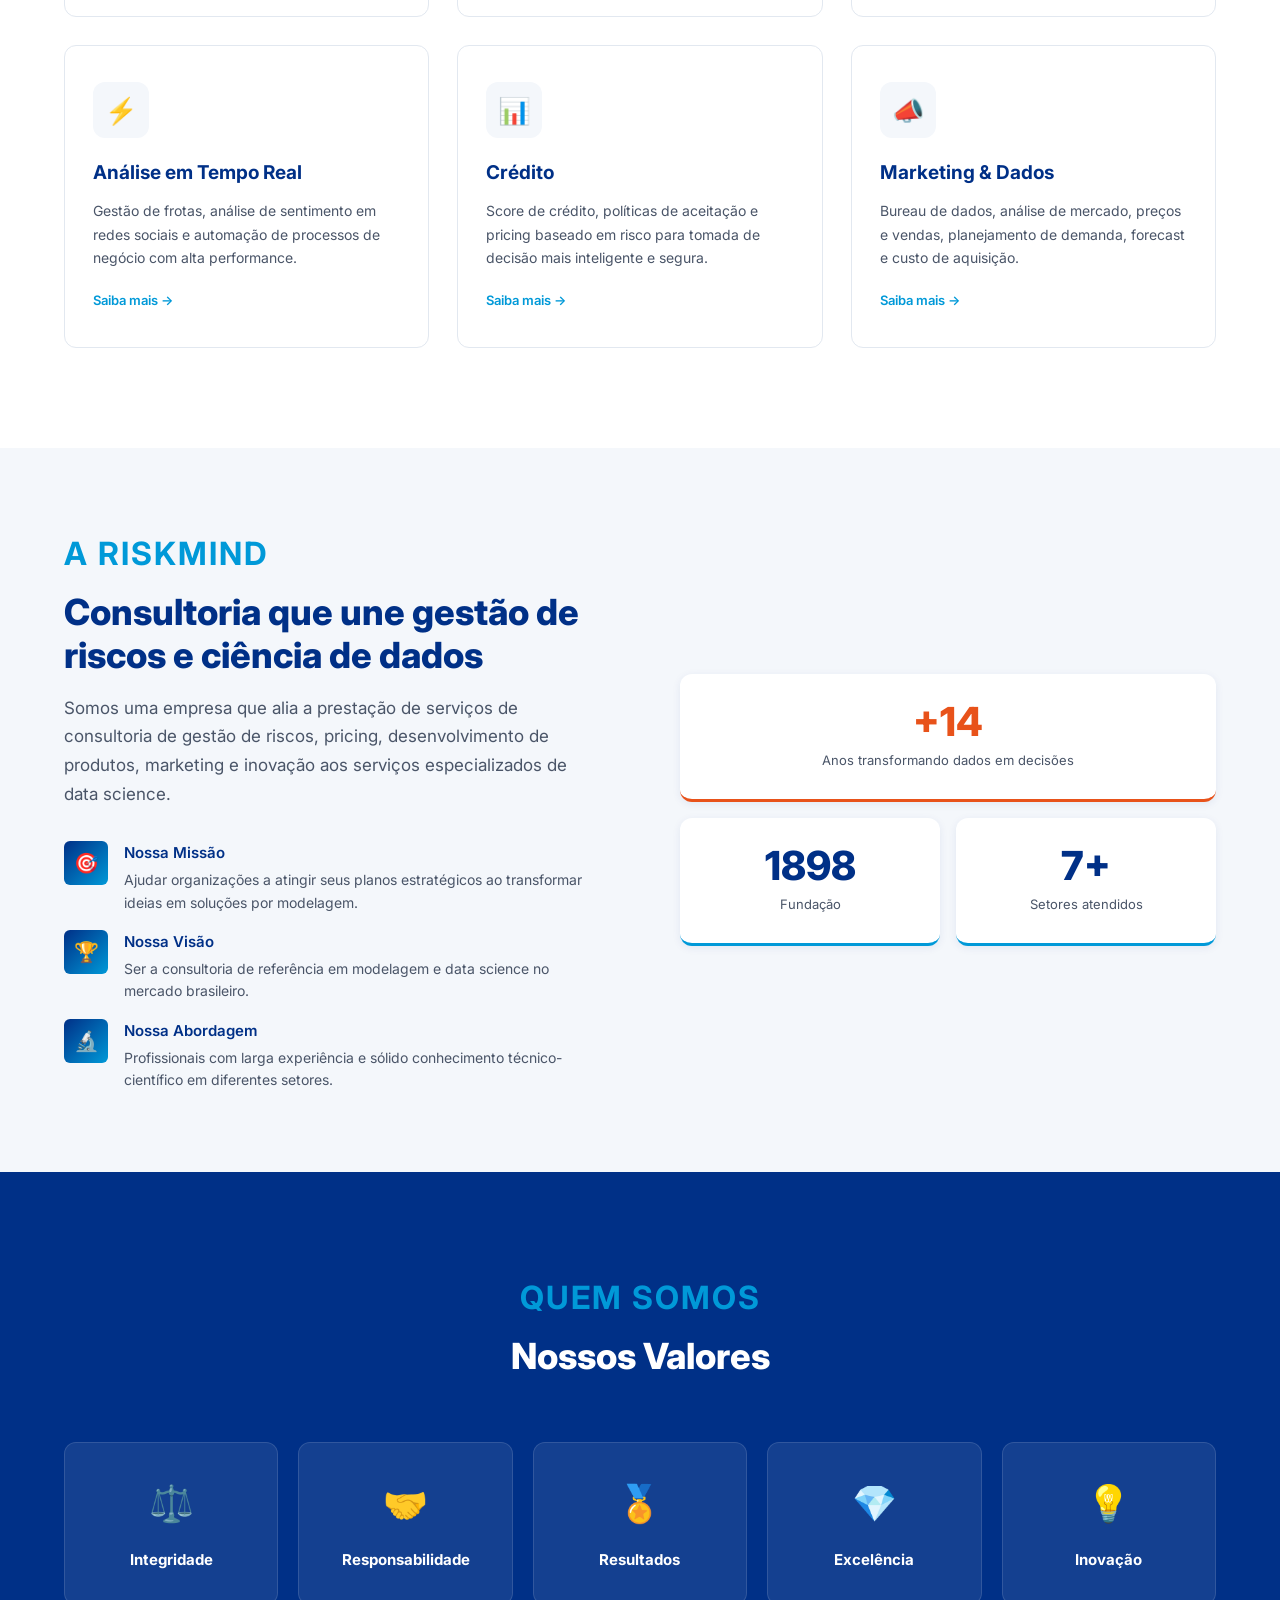
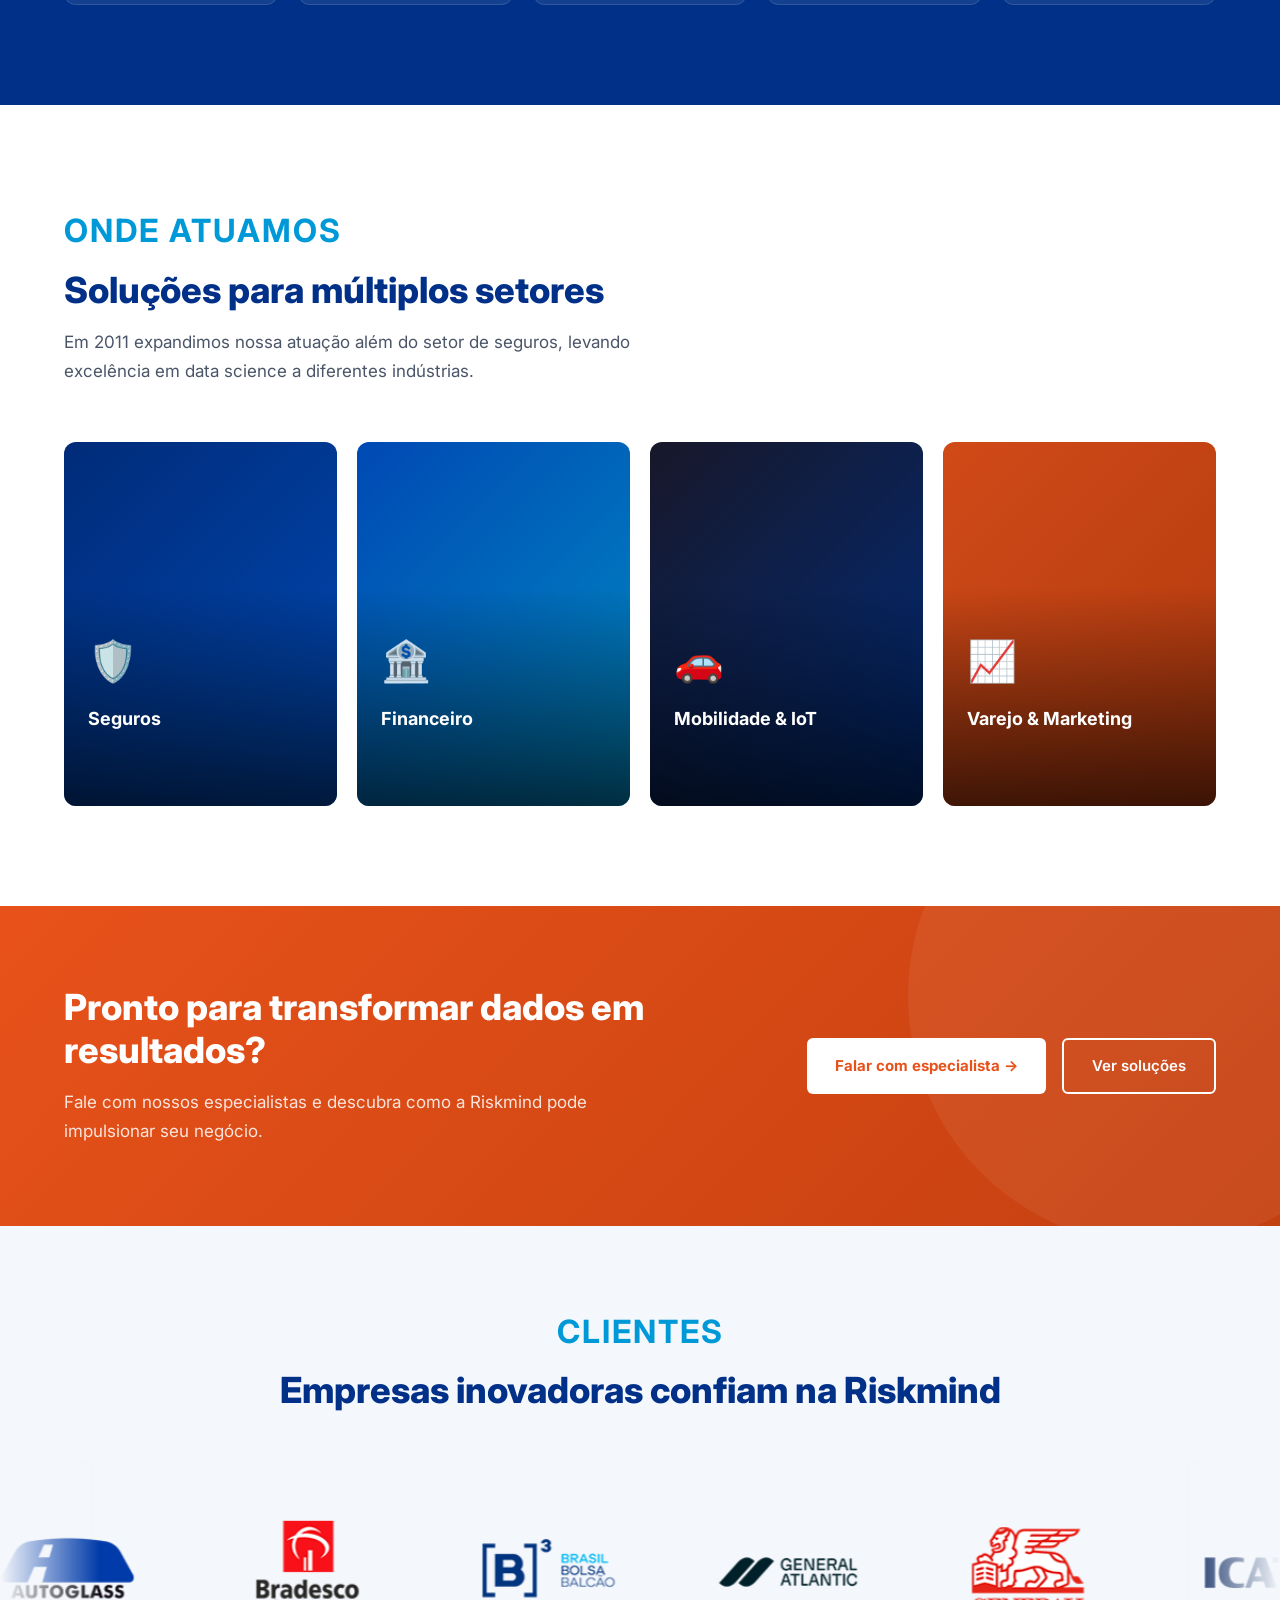
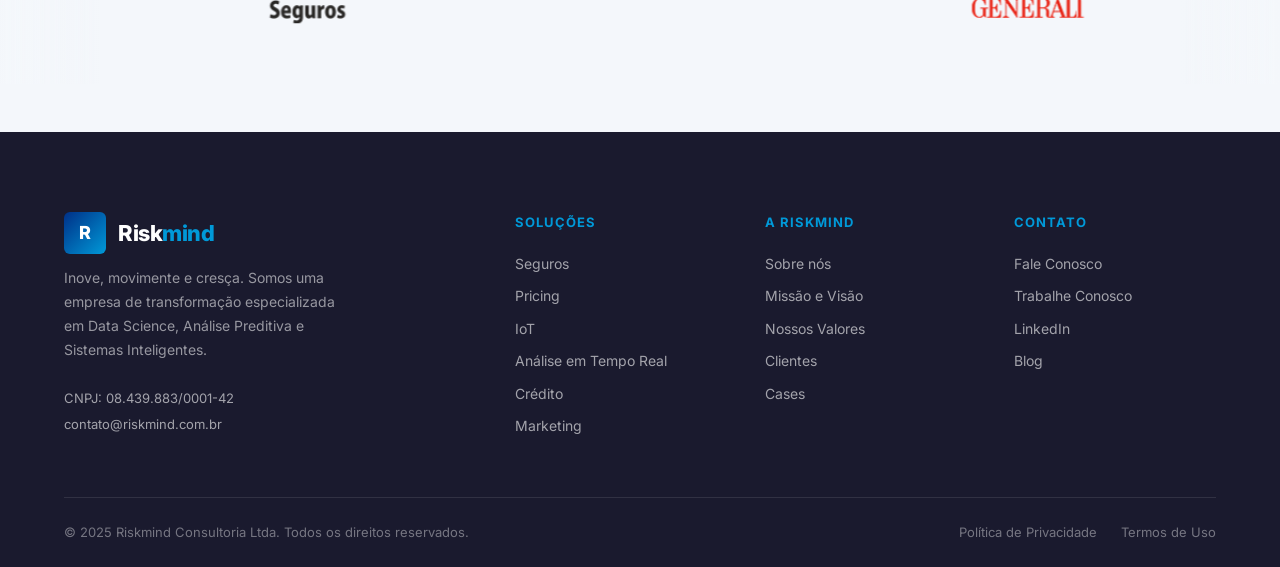
==== commit d24438bf: "parallax feito" ====
--- a/index.html
+++ b/index.html
@@ -35,7 +35,6 @@
       </div>
       <div class="nav-cta">
         <a href="#contato" class="btn btn--ghost">Fale Conosco</a>
-        <a href="#solucoes" class="btn btn--primary">Ver Soluções →</a>
       </div>
     </div>
   </nav>
@@ -329,12 +328,12 @@
         <div class="footer__col">
           <div class="footer__heading">Soluções</div>
           <div class="footer__links">
-            <a href="#">Seguros</a>
-            <a href="#">Pricing</a>
-            <a href="#">IoT</a>
-            <a href="#">Análise em Tempo Real</a>
-            <a href="#">Crédito</a>
-            <a href="#">Marketing</a>
+            <a href="#solucoes">Seguros</a>
+            <a href="#solucoes">Pricing</a>
+            <a href="#solucoes">IoT</a>
+            <a href="#solucoes">Análise em Tempo Real</a>
+            <a href="#solucoes">Crédito</a>
+            <a href="#solucoes">Marketing</a>
           </div>
         </div>
 
@@ -380,5 +379,6 @@
   <script src="js/carousel.js"></script>
   <script src="js/animations.js"></script>
   <script src="js/main.js"></script>
+  <script src="js/parallax.js"></script>
 </body>
 </html>
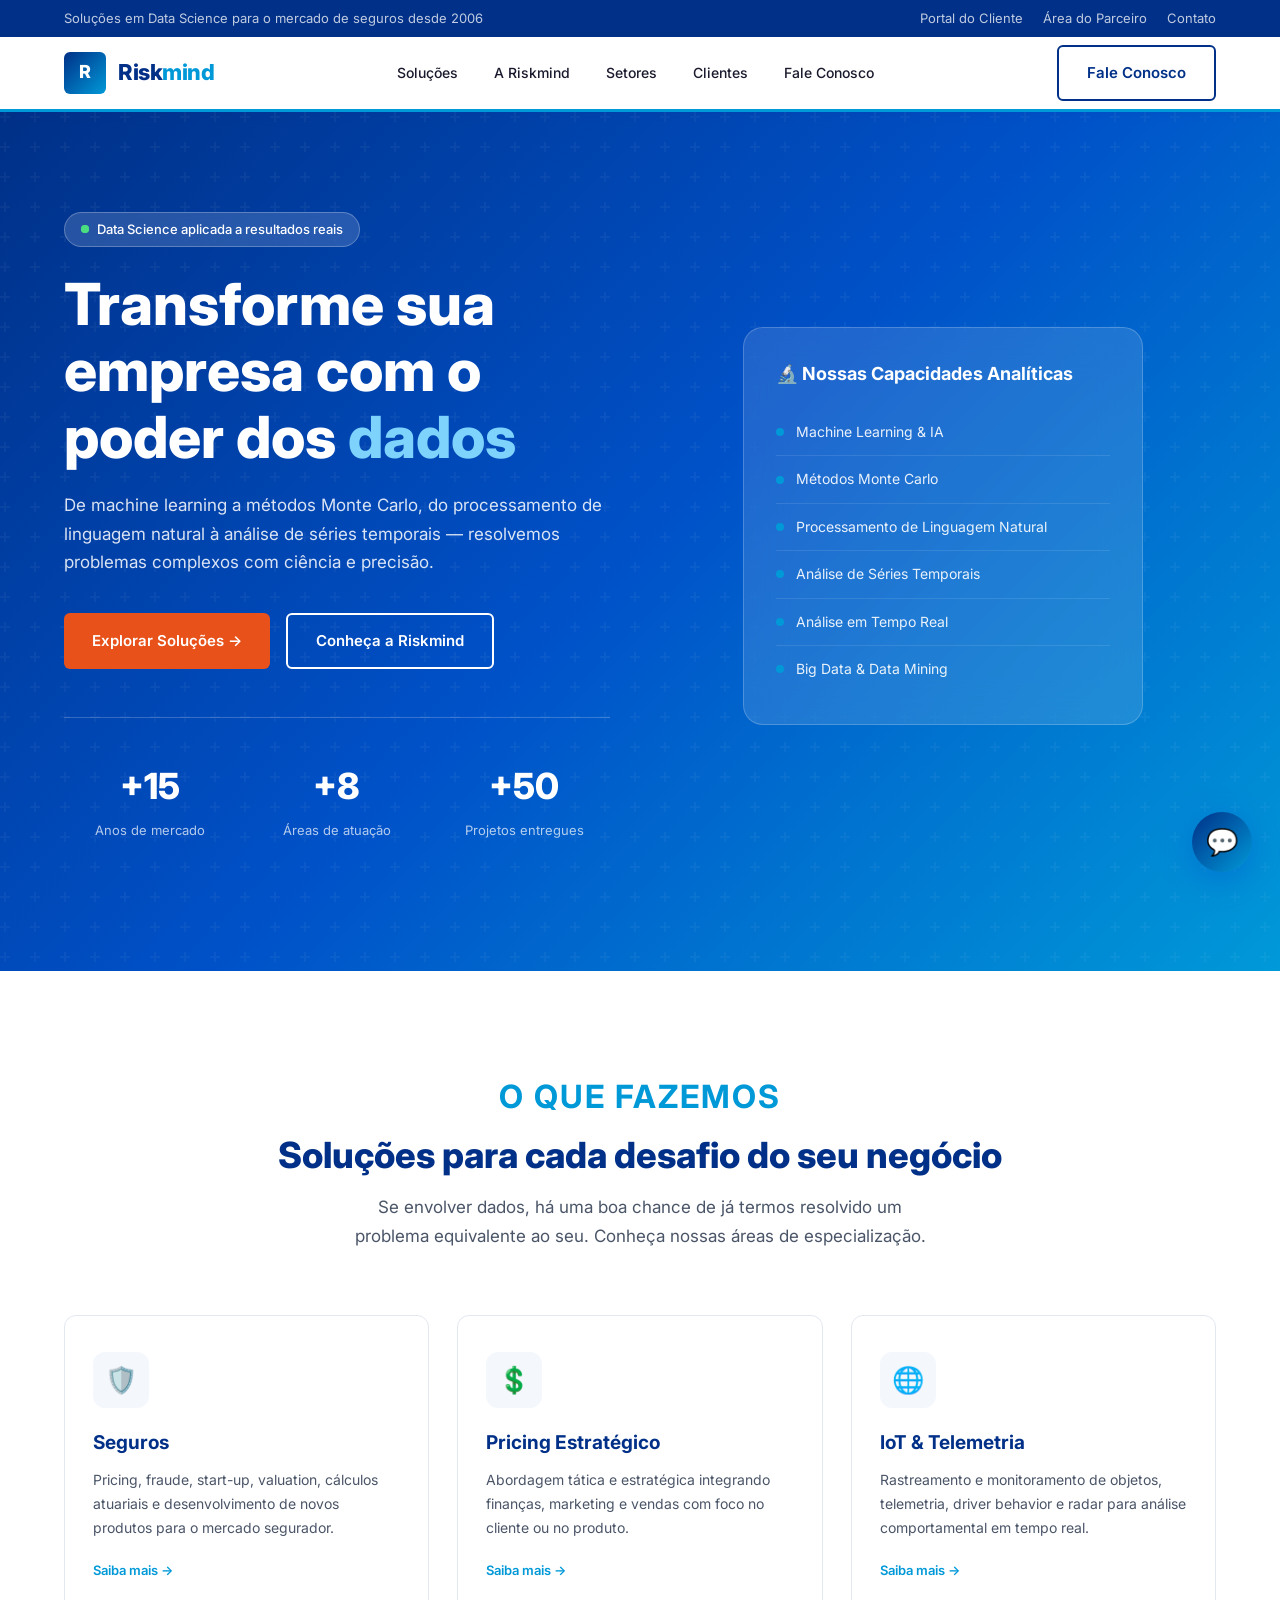
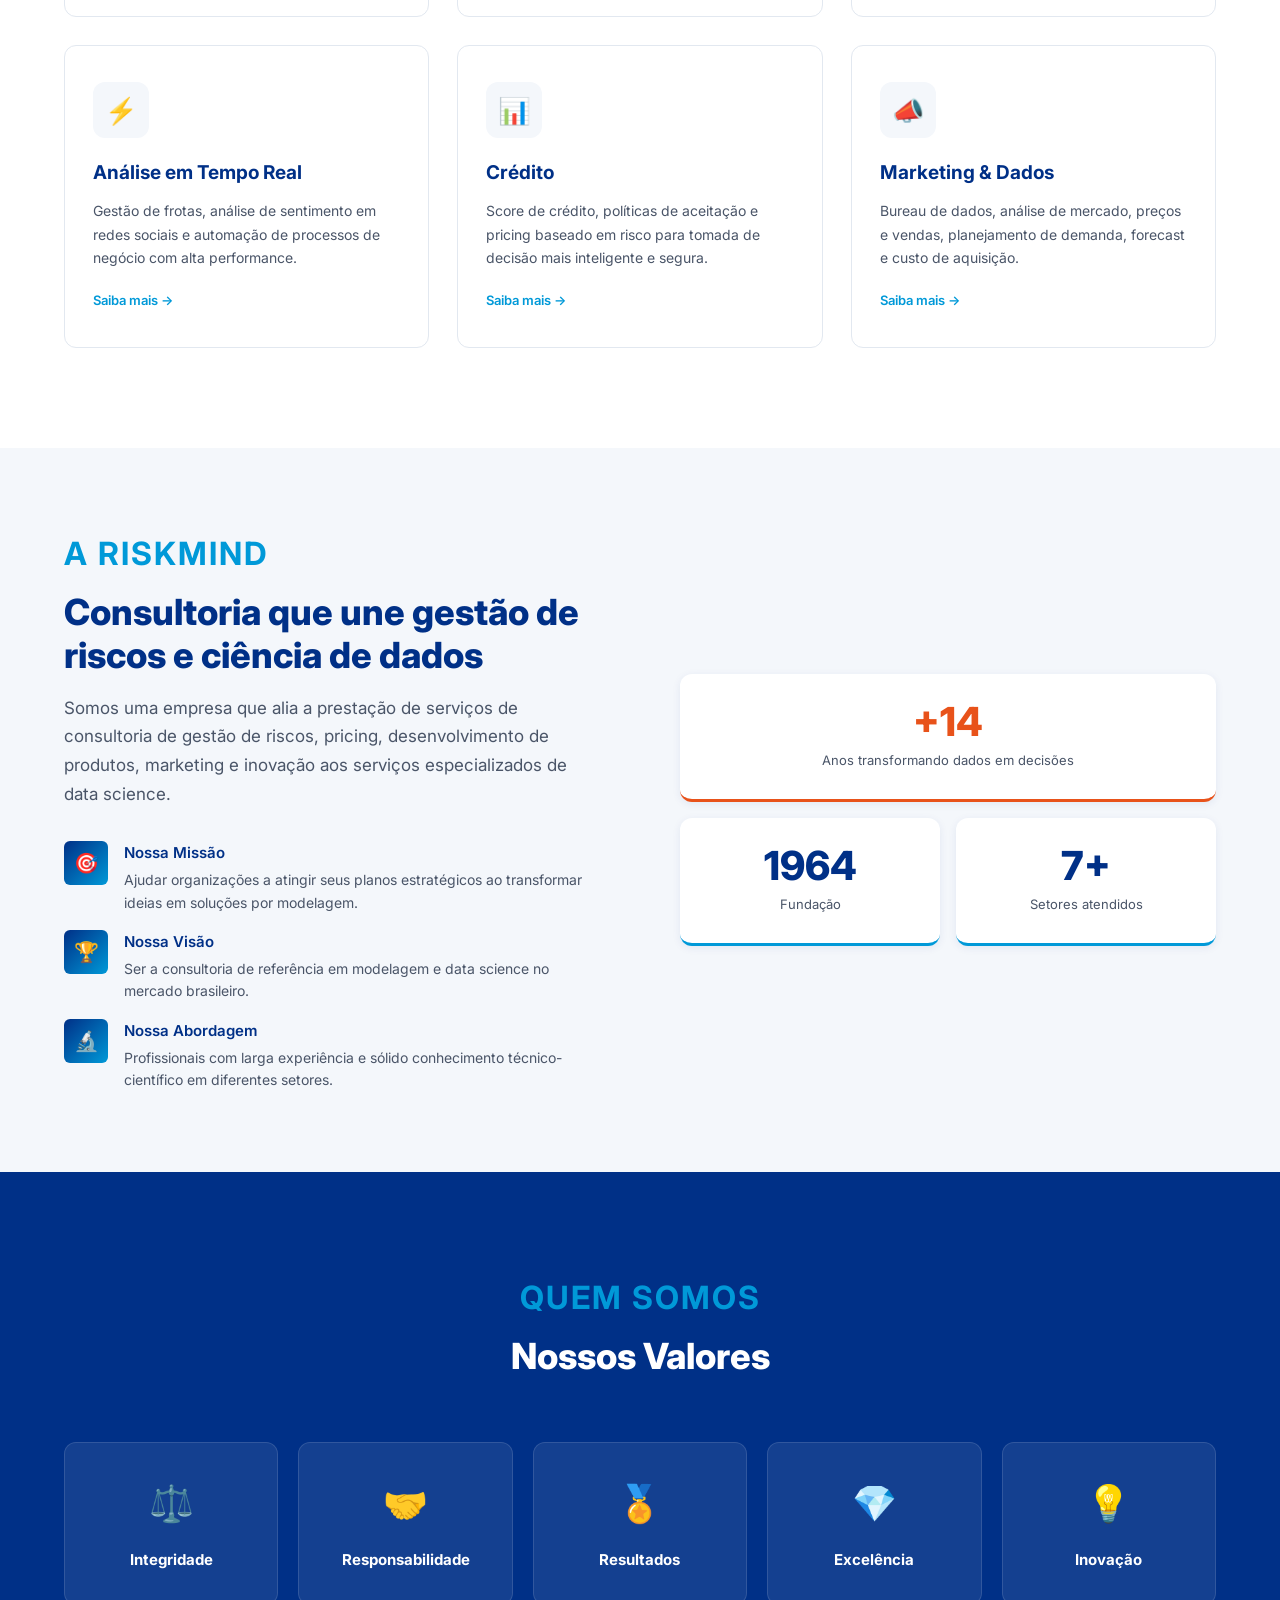
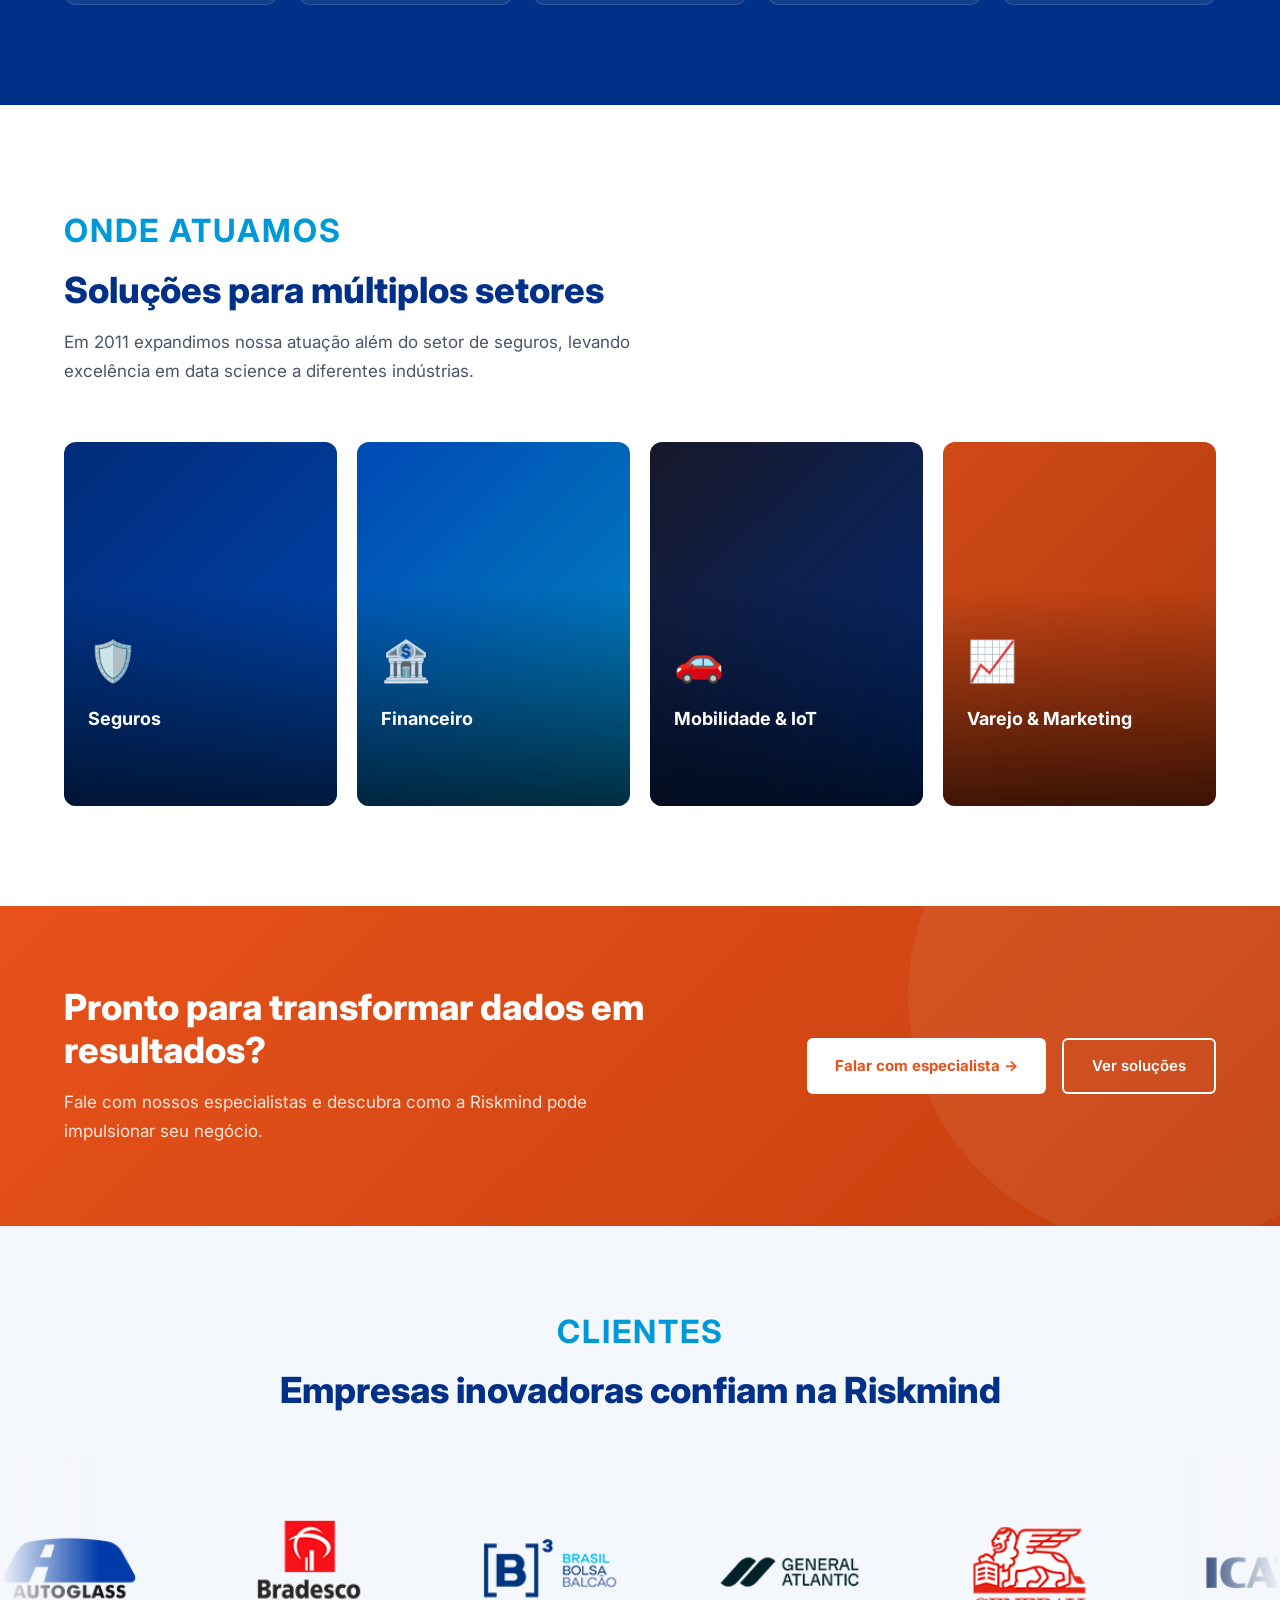
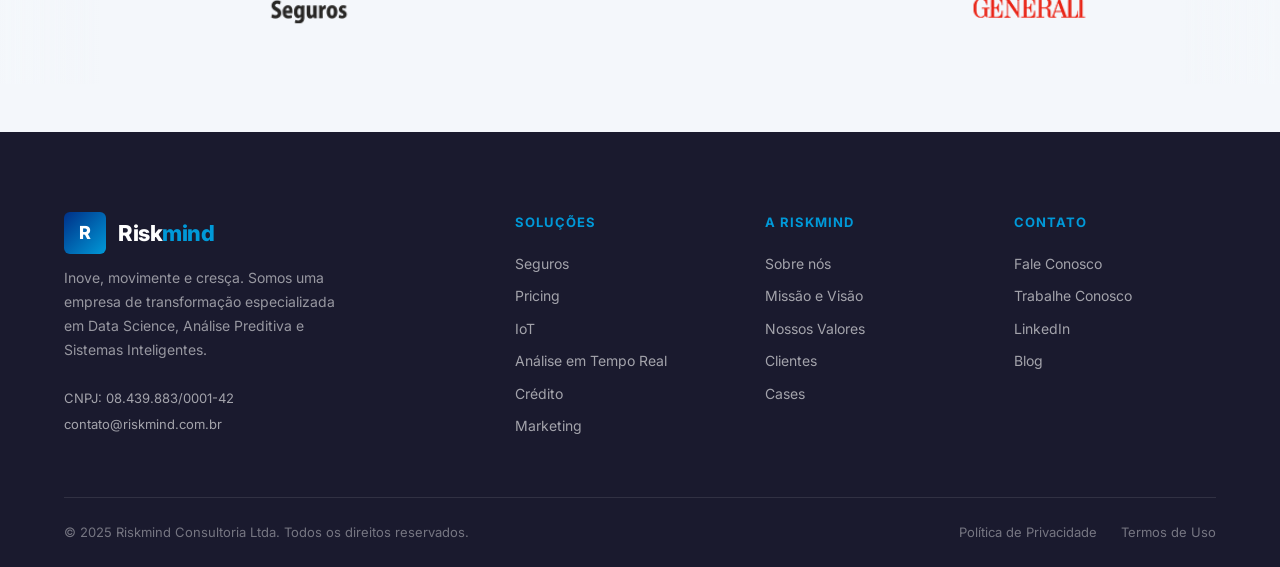
==== commit 4450064d: "Ajuste navbar" ====
--- a/index.html
+++ b/index.html
@@ -328,12 +328,12 @@
         <div class="footer__col">
           <div class="footer__heading">Soluções</div>
           <div class="footer__links">
-            <a href="#solucoes">Seguros</a>
-            <a href="#solucoes">Pricing</a>
-            <a href="#solucoes">IoT</a>
-            <a href="#solucoes">Análise em Tempo Real</a>
-            <a href="#solucoes">Crédito</a>
-            <a href="#solucoes">Marketing</a>
+            <a href="#">Seguros</a>
+            <a href="#">Pricing</a>
+            <a href="#">IoT</a>
+            <a href="#">Análise em Tempo Real</a>
+            <a href="#">Crédito</a>
+            <a href="#">Marketing</a>
           </div>
         </div>
 
@@ -379,6 +379,5 @@
   <script src="js/carousel.js"></script>
   <script src="js/animations.js"></script>
   <script src="js/main.js"></script>
-  <script src="js/parallax.js"></script>
 </body>
 </html>
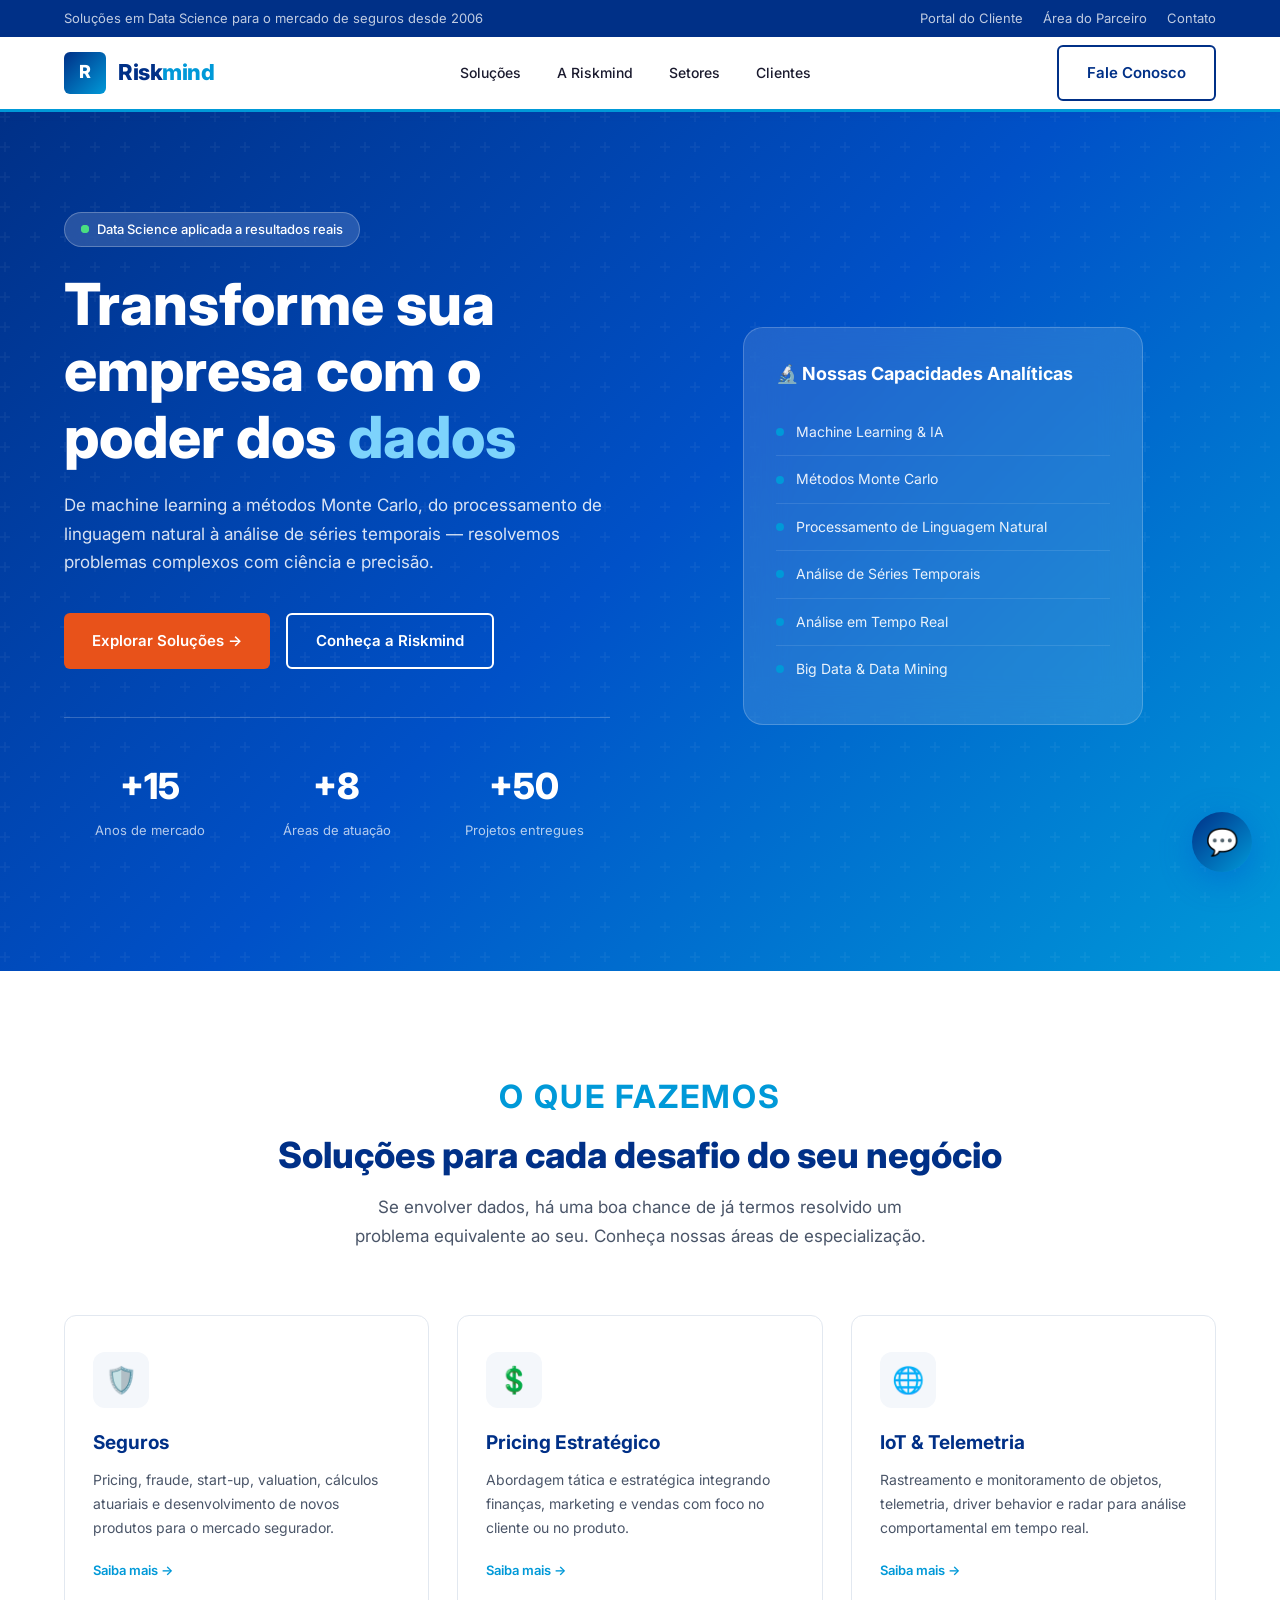
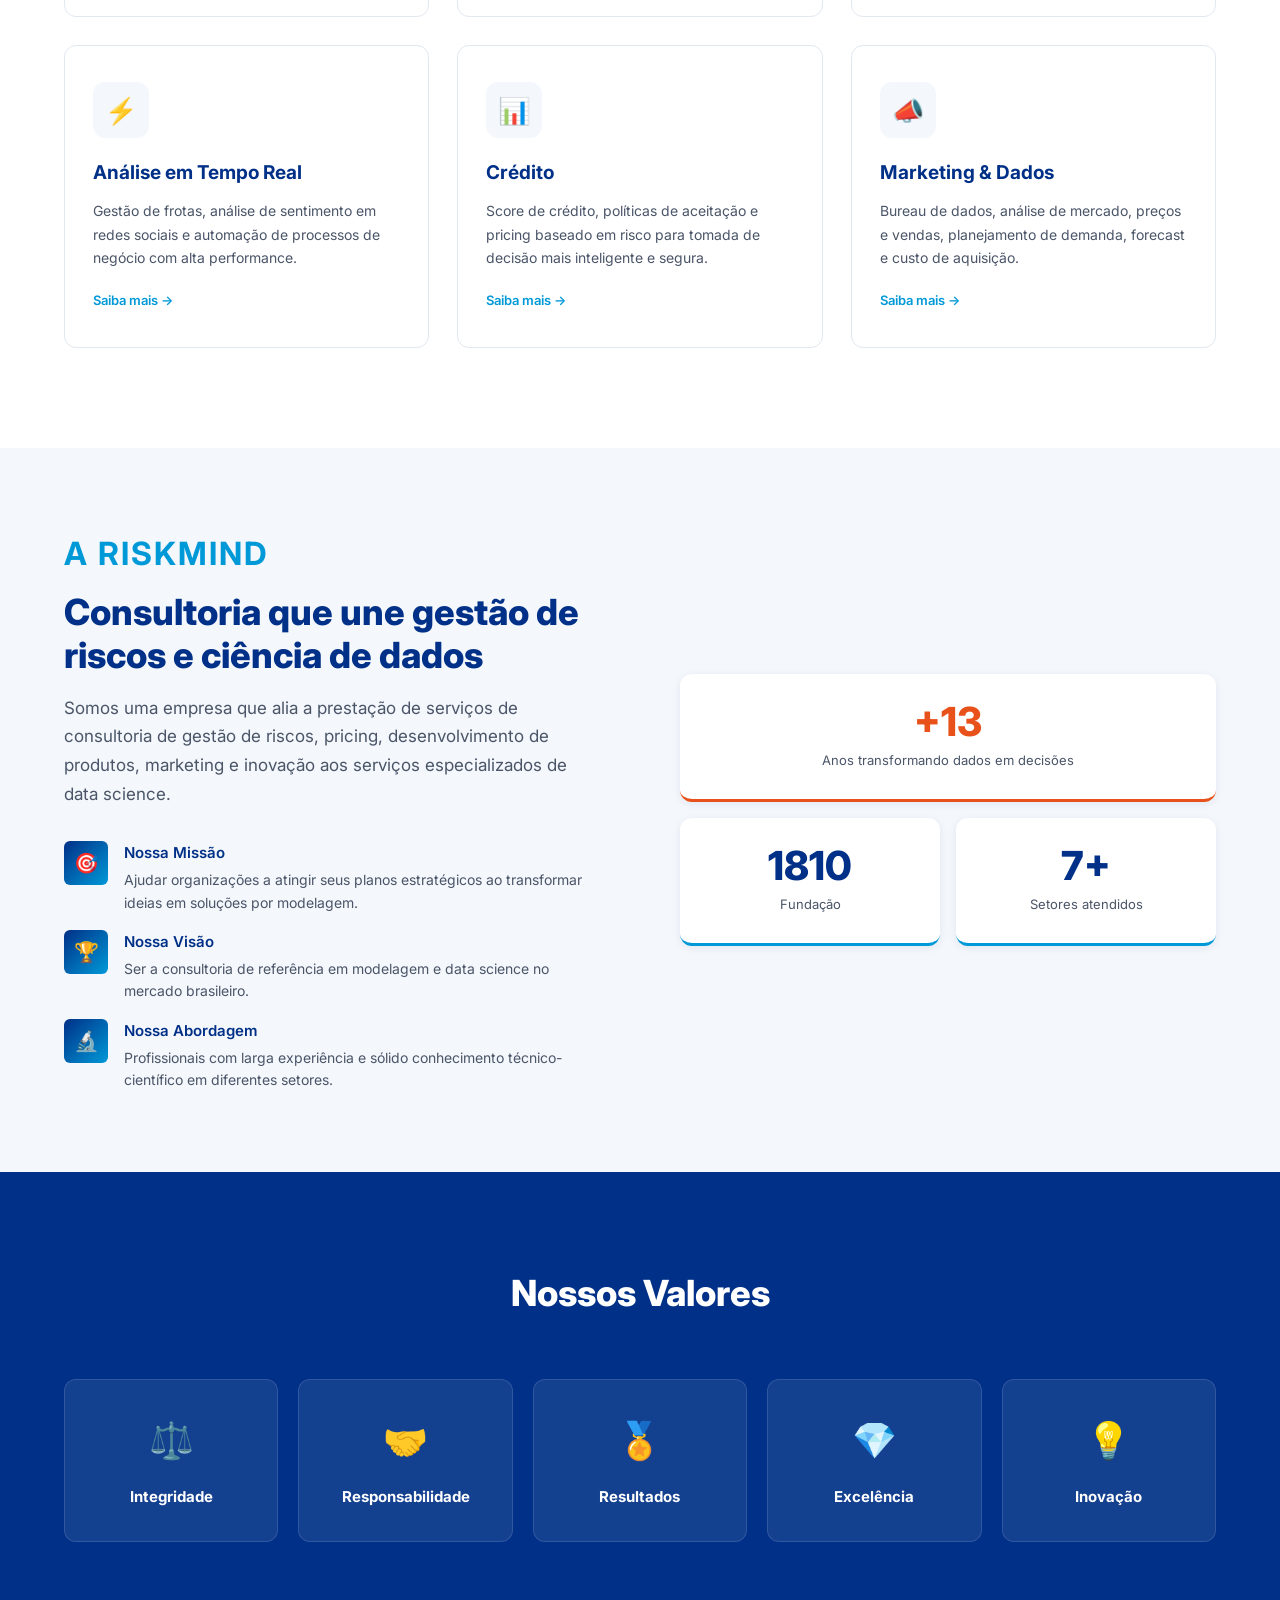
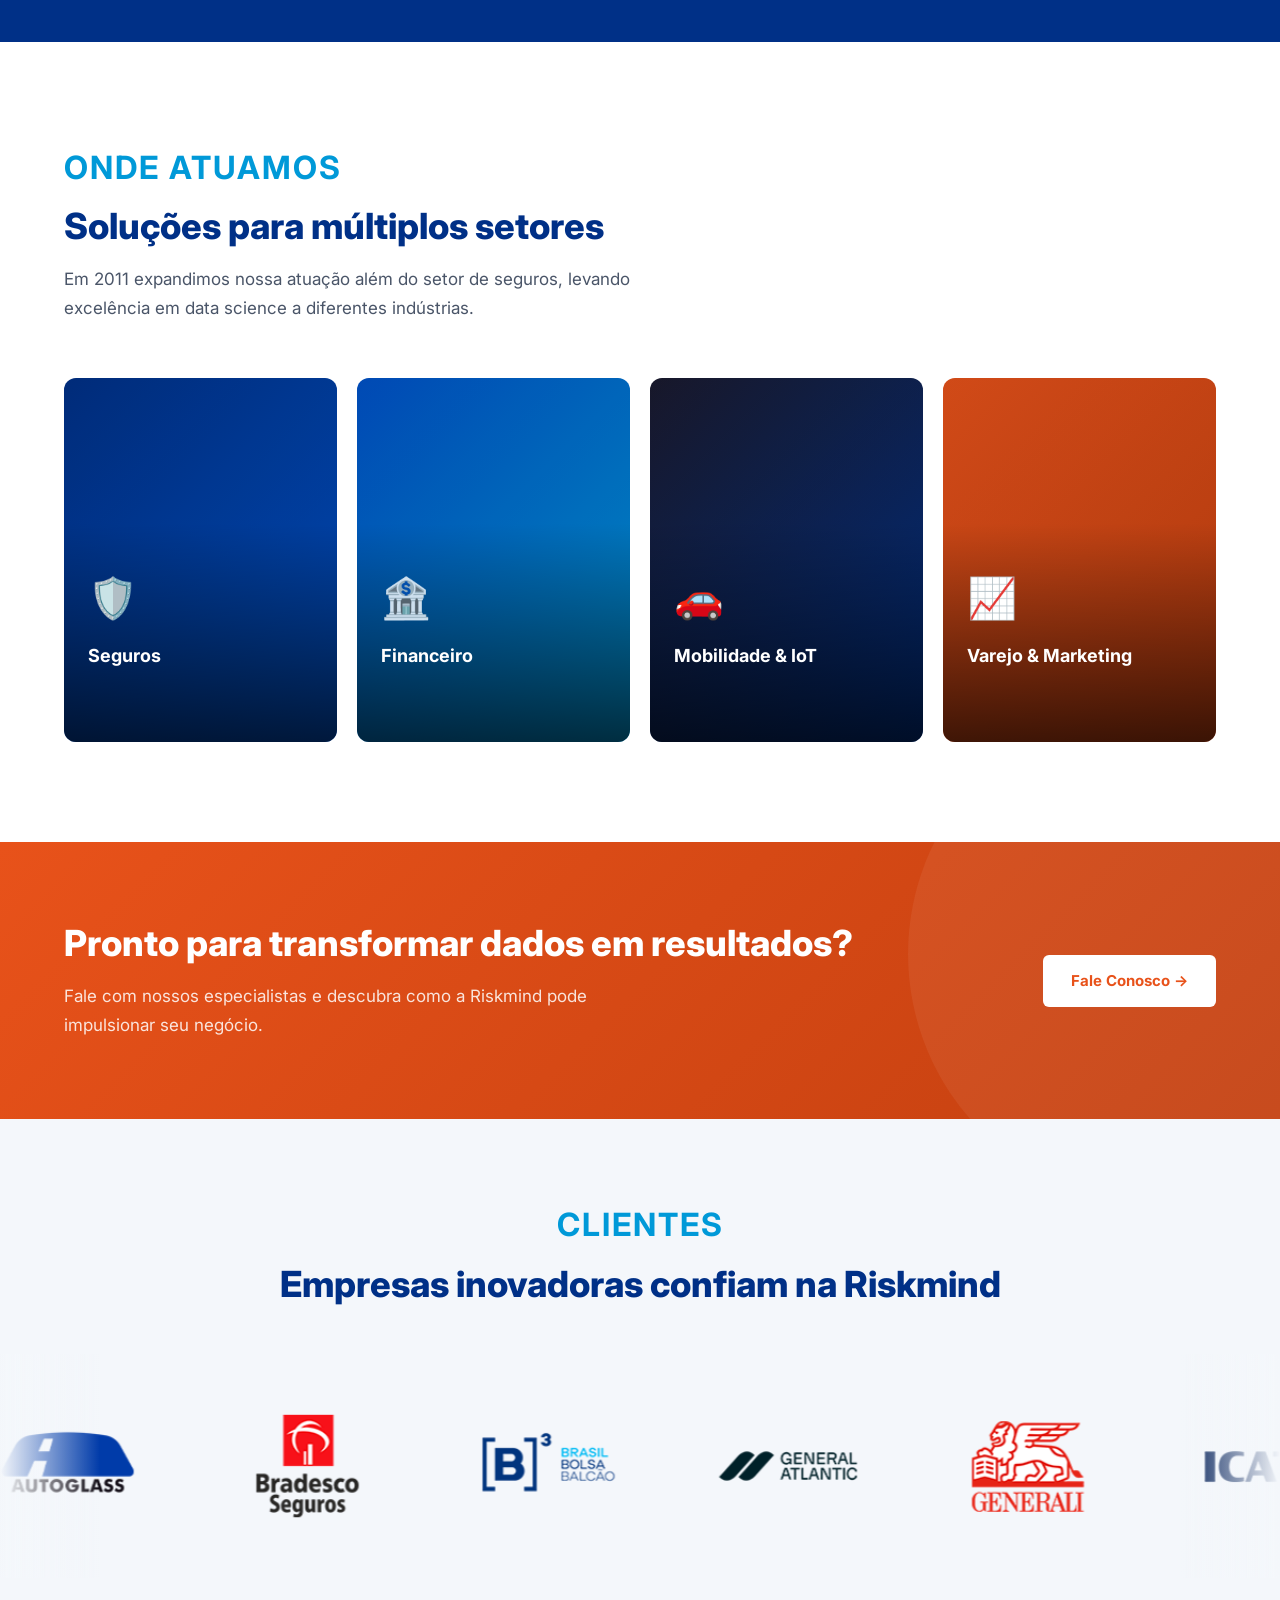
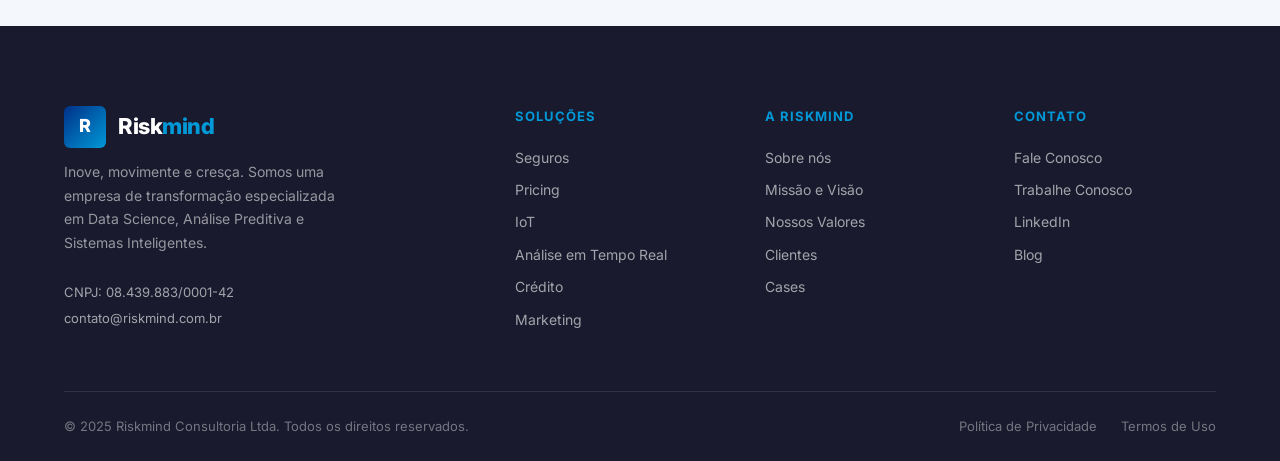
==== commit 6c03c59c: "Ajuste botão fale conosco" ====
--- a/index.html
+++ b/index.html
@@ -31,7 +31,6 @@
         <a href="#sobre">A Riskmind</a>
         <a href="#setores">Setores</a>
         <a href="#clientes">Clientes</a>
-        <a href="#contato">Fale Conosco</a>
       </div>
       <div class="nav-cta">
         <a href="#contato" class="btn btn--ghost">Fale Conosco</a>
@@ -203,7 +202,6 @@
   <section class="values">
     <div class="container">
       <div class="values__header">
-        <div class="section-label">Quem somos</div>
         <h2 class="section-title">Nossos Valores</h2>
       </div>
       <div class="values__grid">
@@ -271,8 +269,7 @@
           <p class="section-subtitle">Fale com nossos especialistas e descubra como a Riskmind pode impulsionar seu negócio.</p>
         </div>
         <div class="cta-banner__actions">
-          <a href="#contato" class="btn btn--white">Falar com especialista →</a>
-          <a href="#solucoes" class="btn btn--outline">Ver soluções</a>
+          <a href="#contato" class="btn btn--white">Fale Conosco →</a>
         </div>
       </div>
     </div>
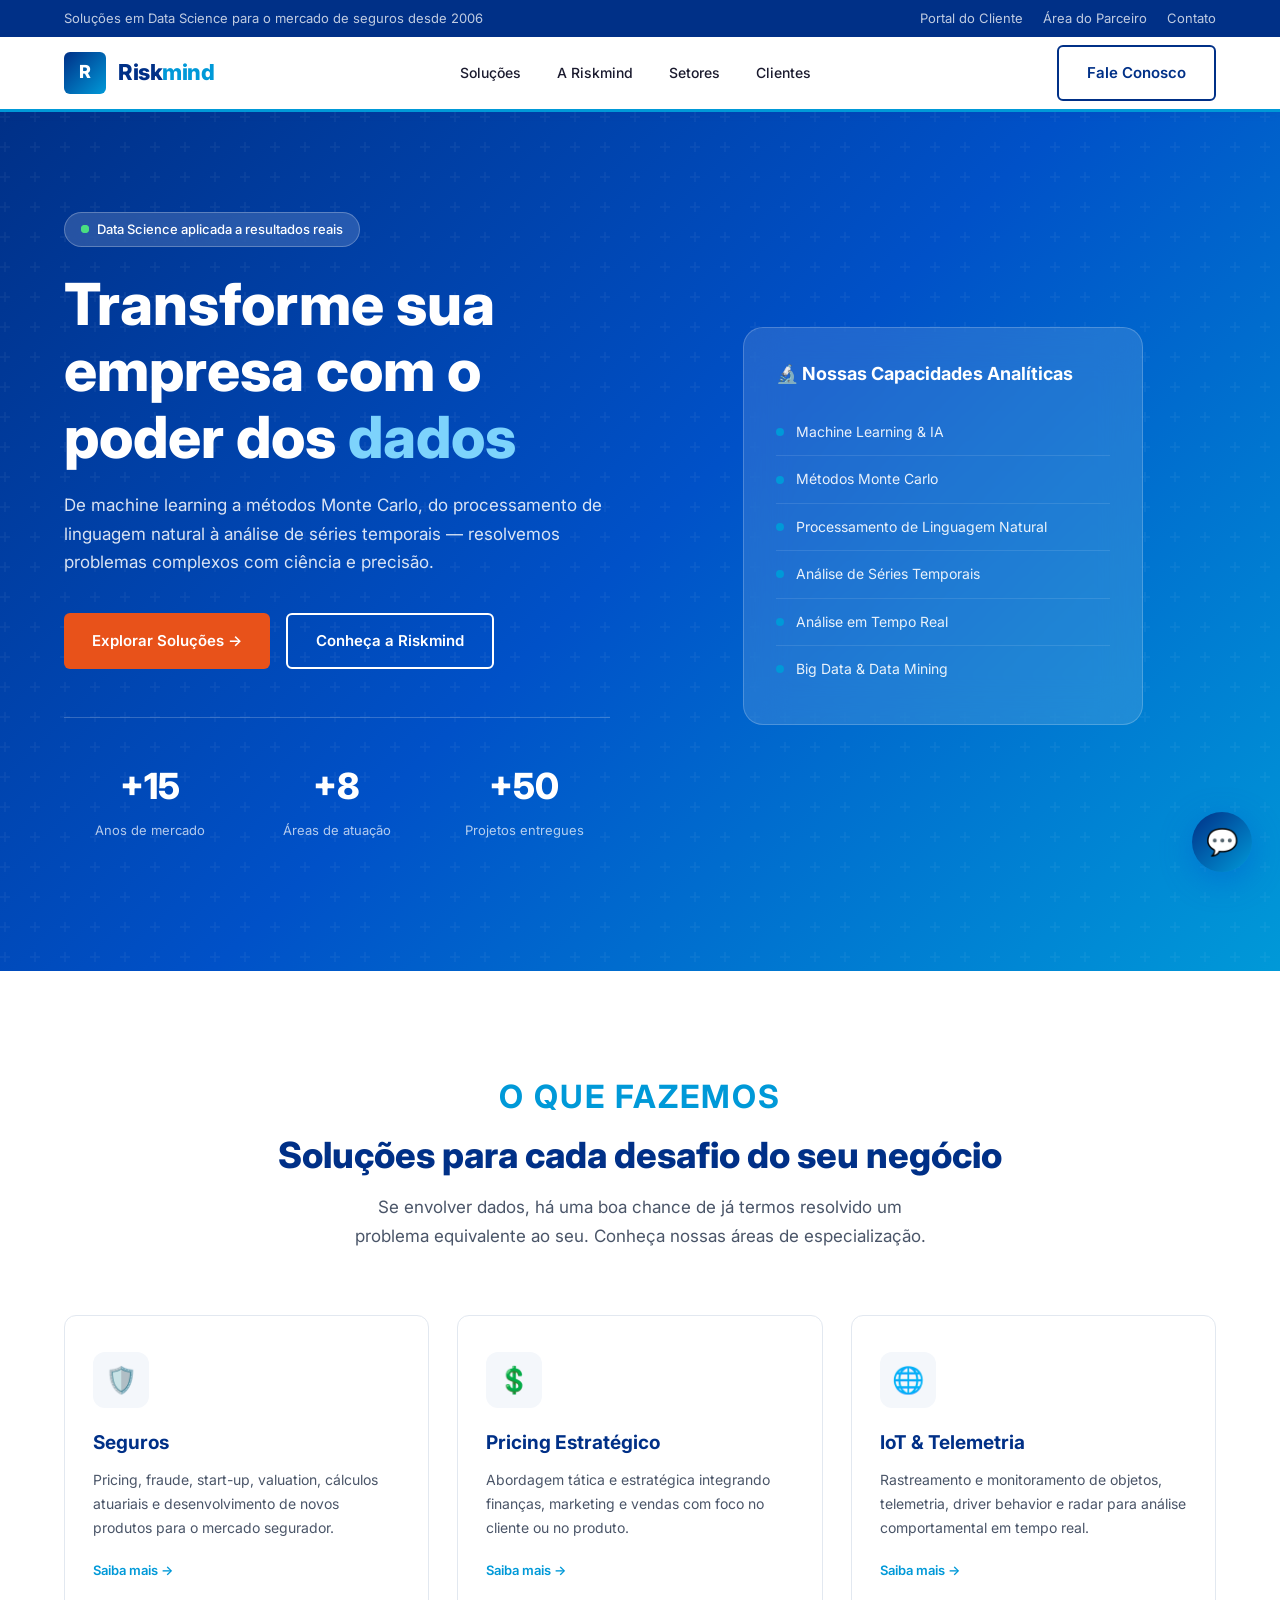
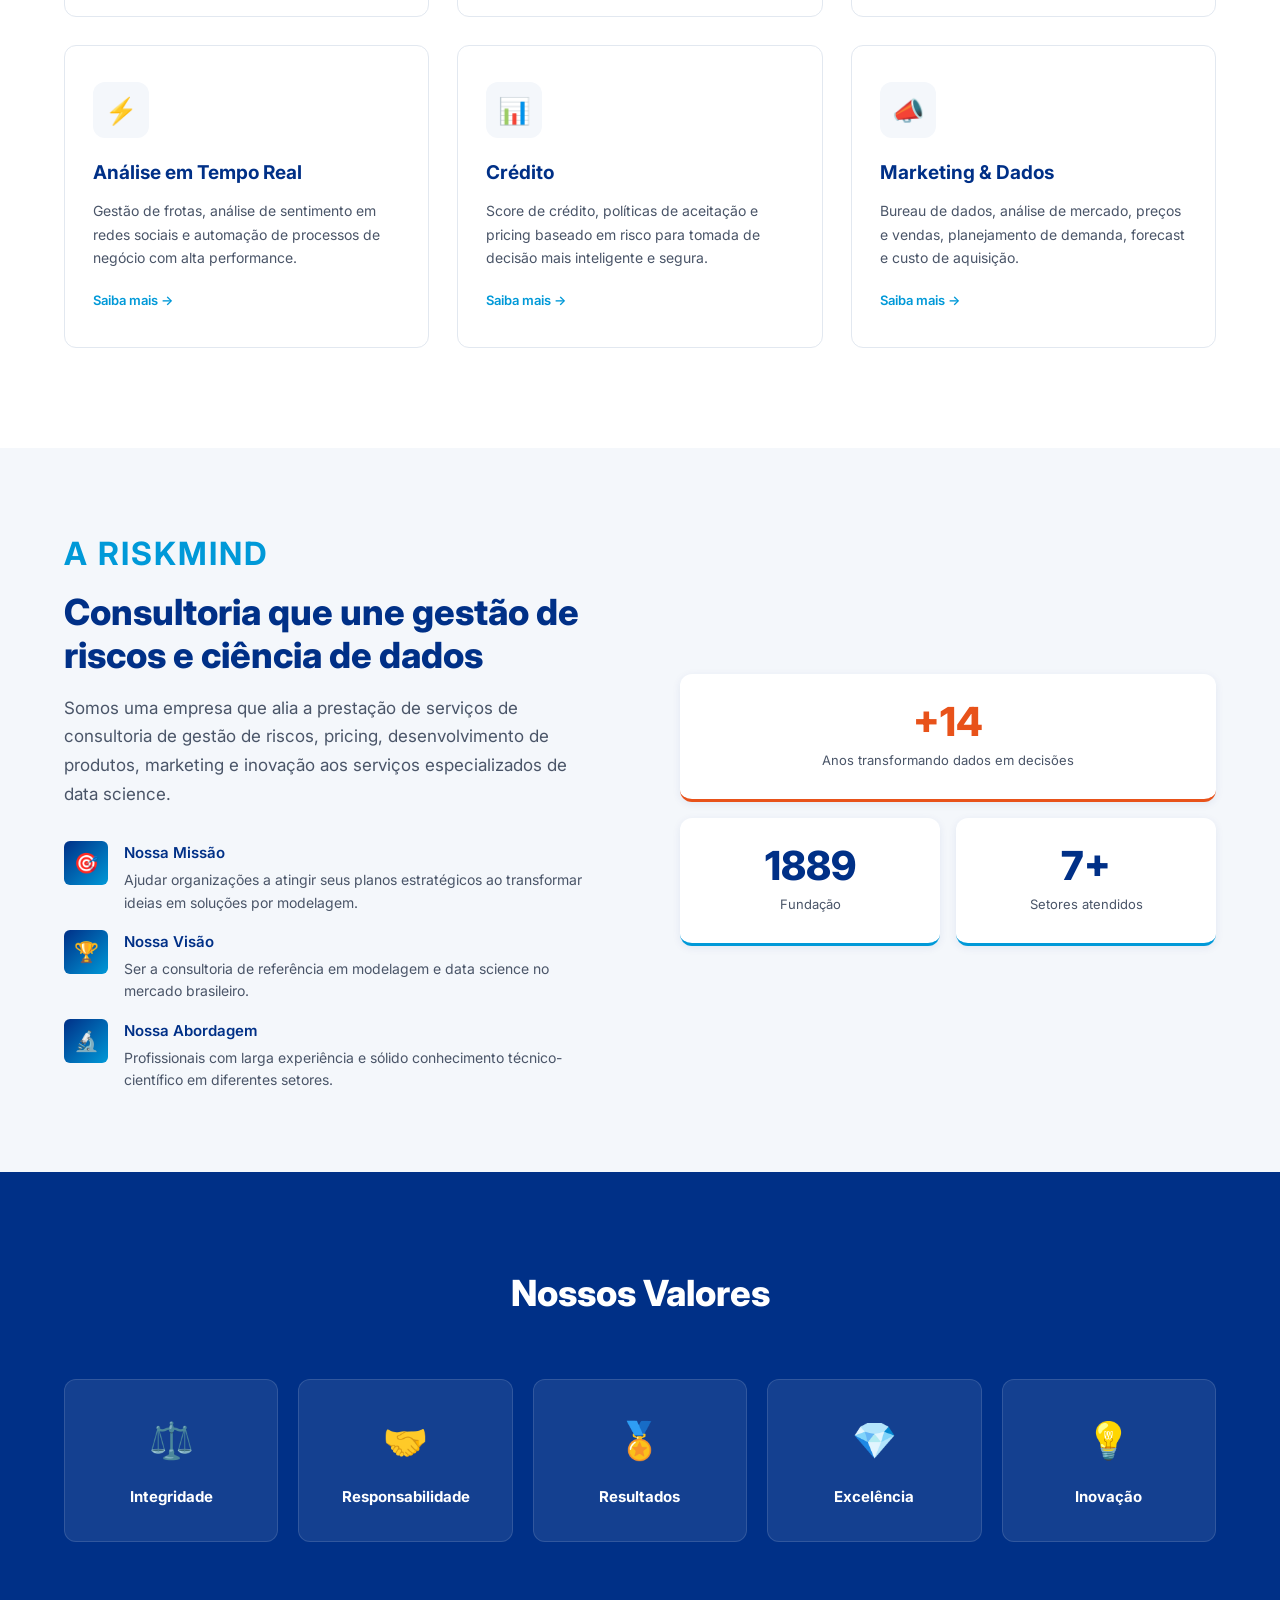
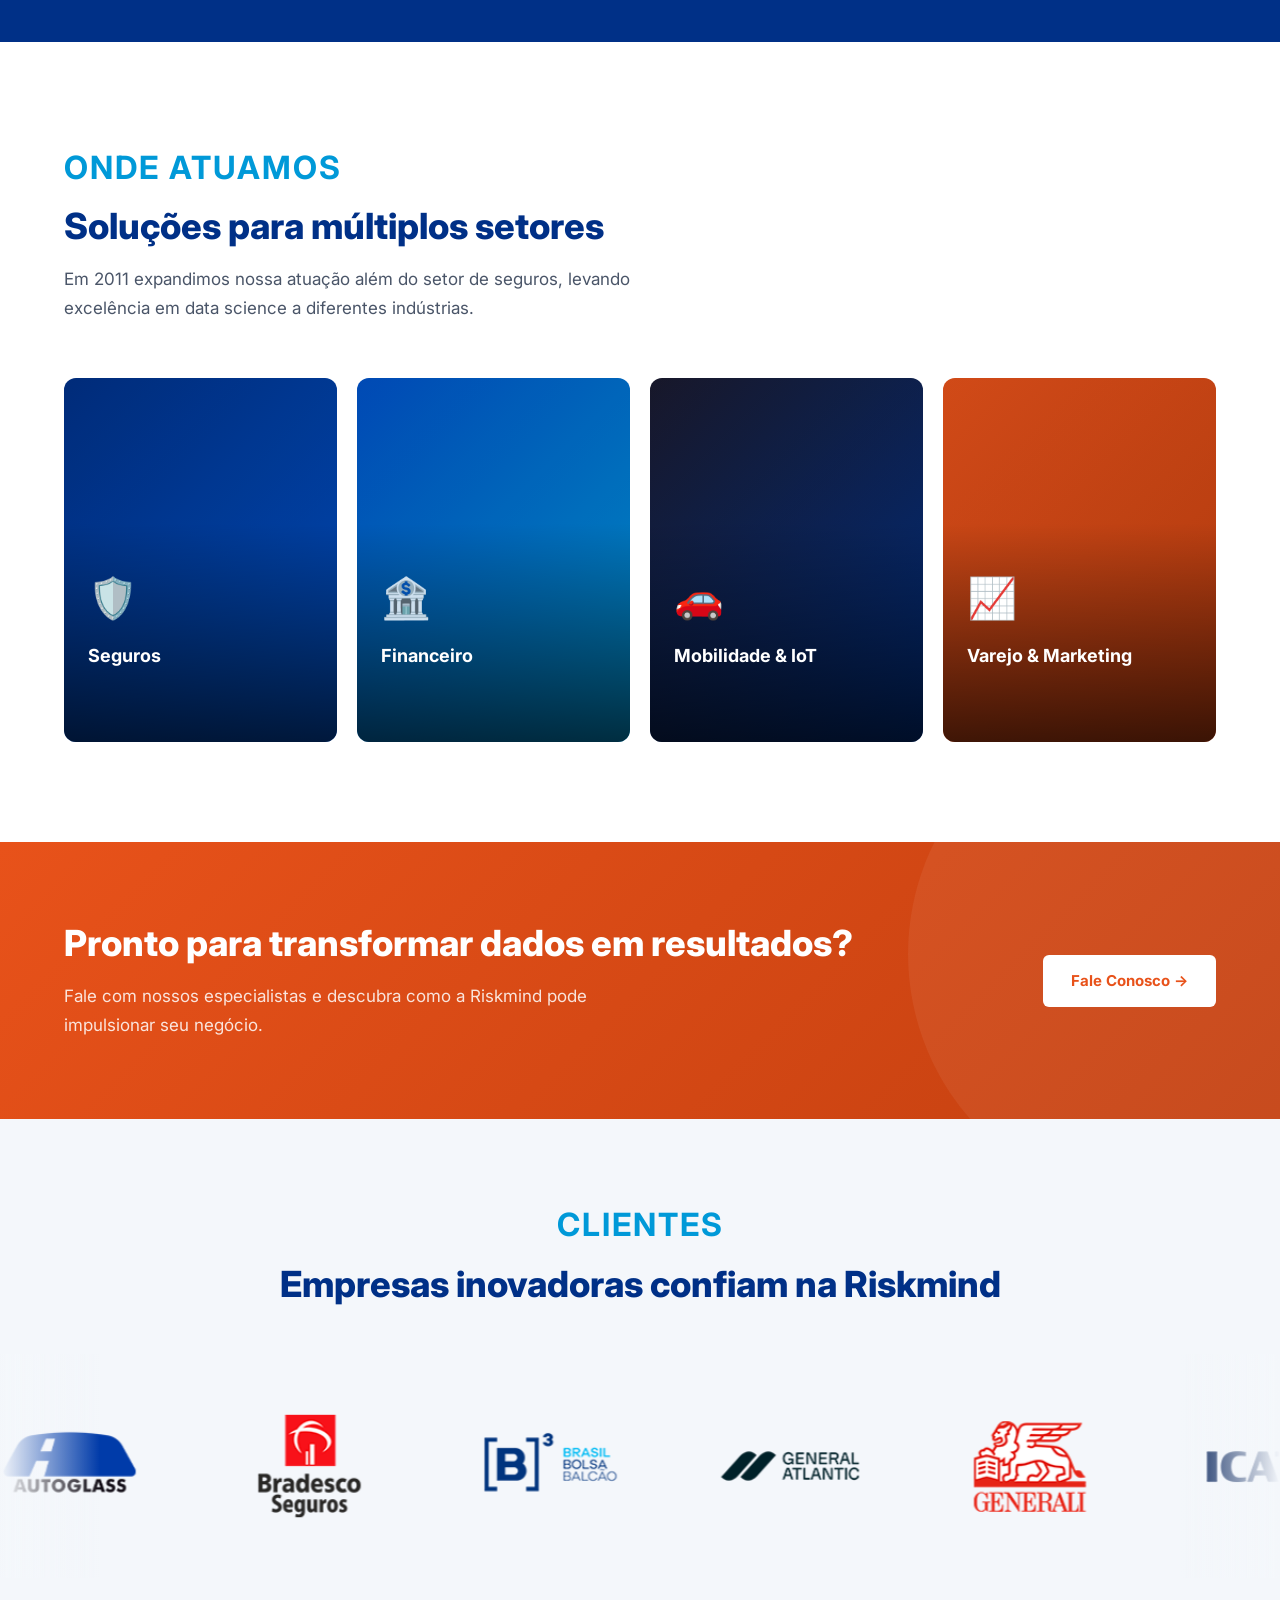
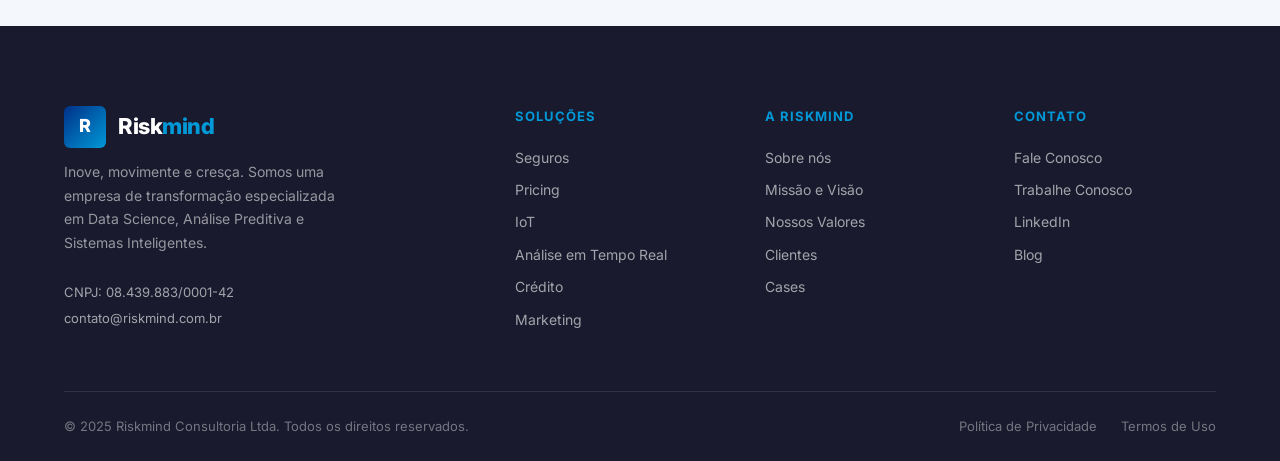
==== commit 72bb5b8e: "Botão linkedIn Botão do linkedIn funcionando" ====
--- a/index.html
+++ b/index.html
@@ -350,7 +350,7 @@
           <div class="footer__links">
             <a href="#">Fale Conosco</a>
             <a href="#">Trabalhe Conosco</a>
-            <a href="#">LinkedIn</a>
+            <a href="https://www.linkedin.com/company/riskmind" target="_blank" rel="noopener noreferrer">LinkedIn</a>
             <a href="#">Blog</a>
           </div>
         </div>
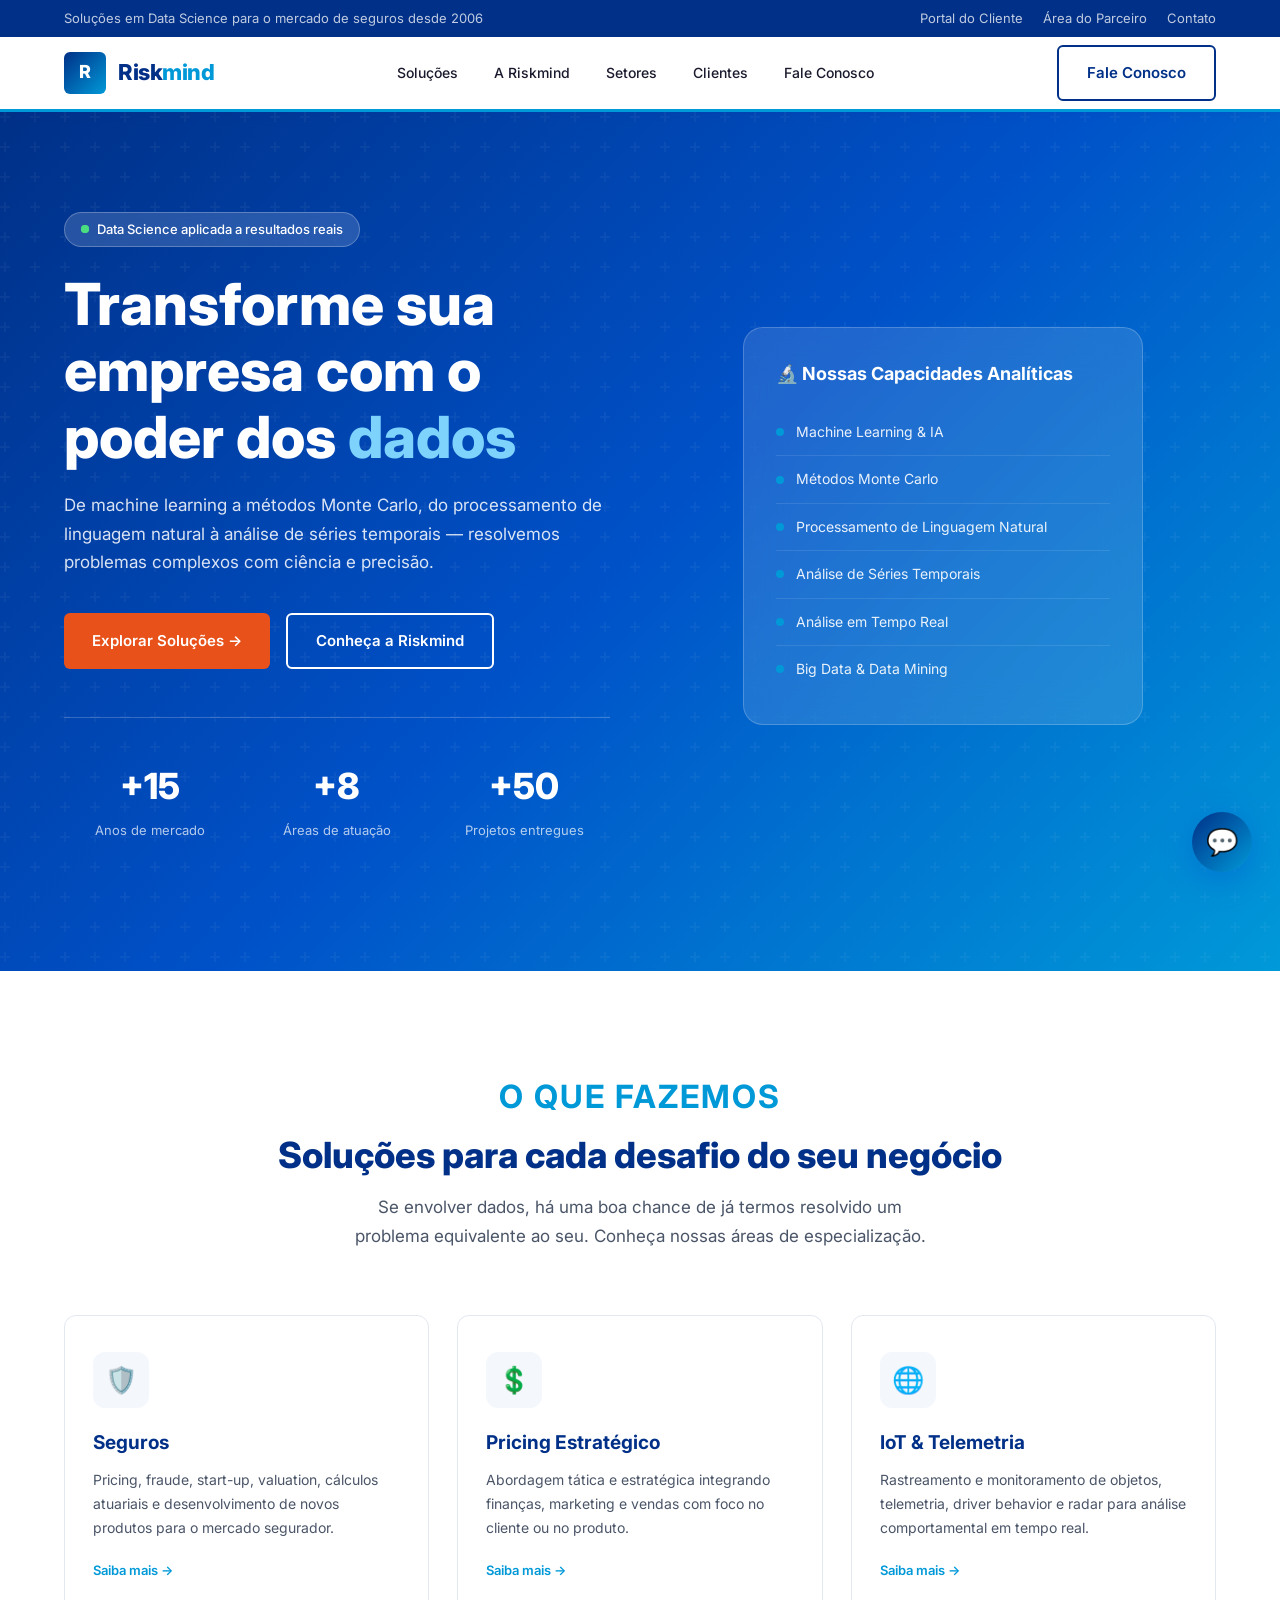
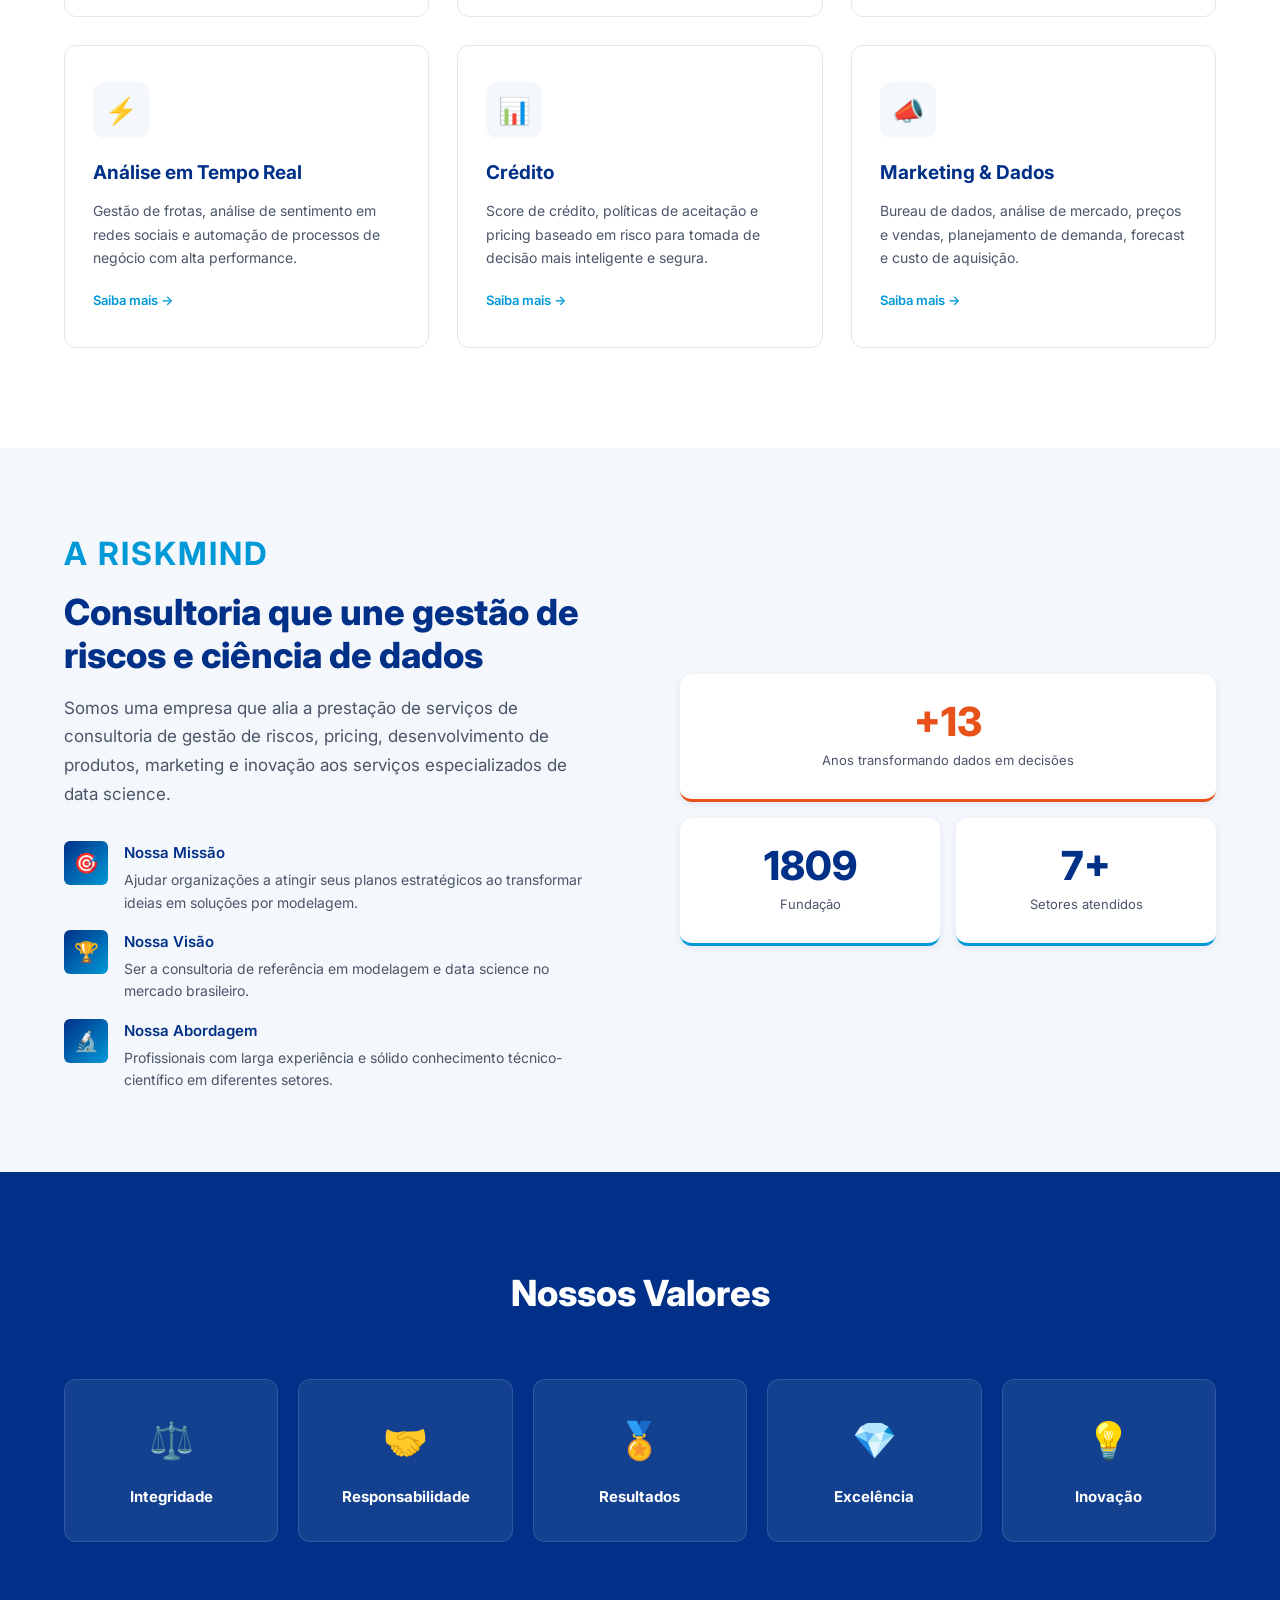
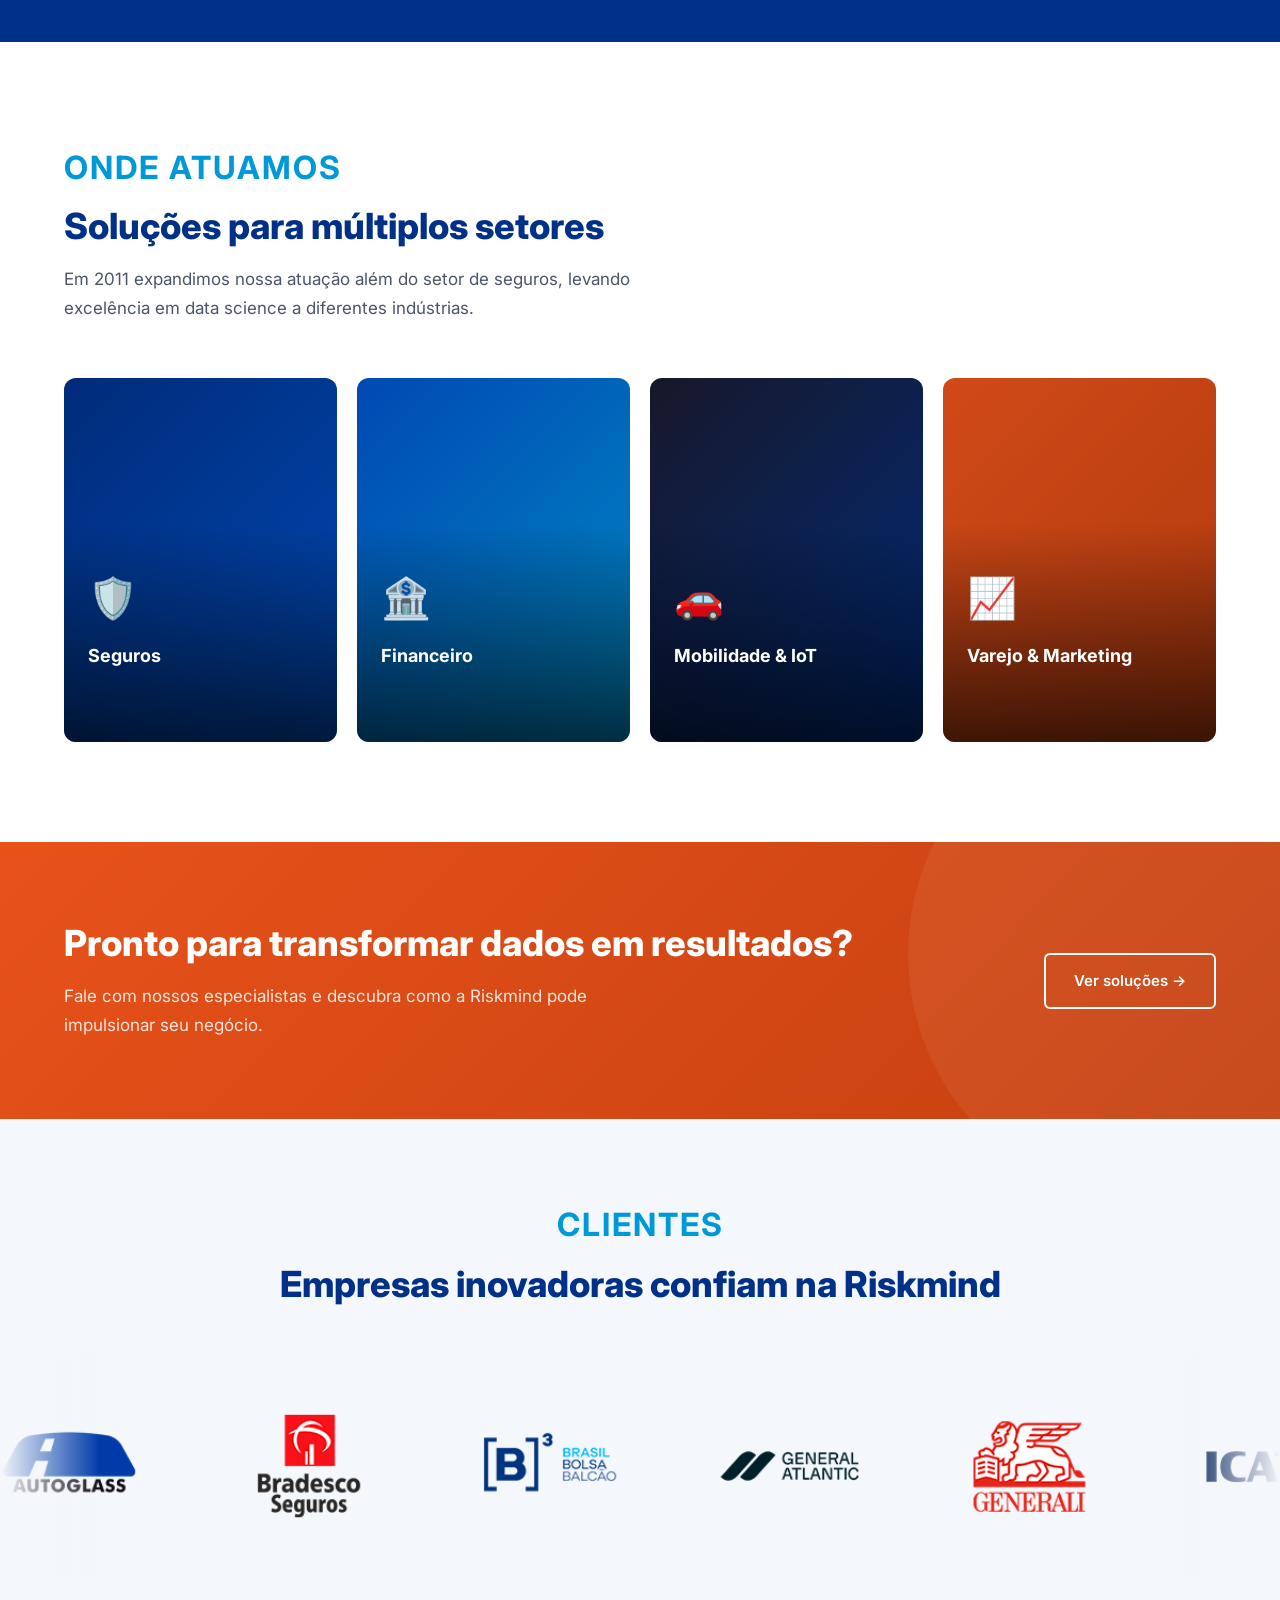
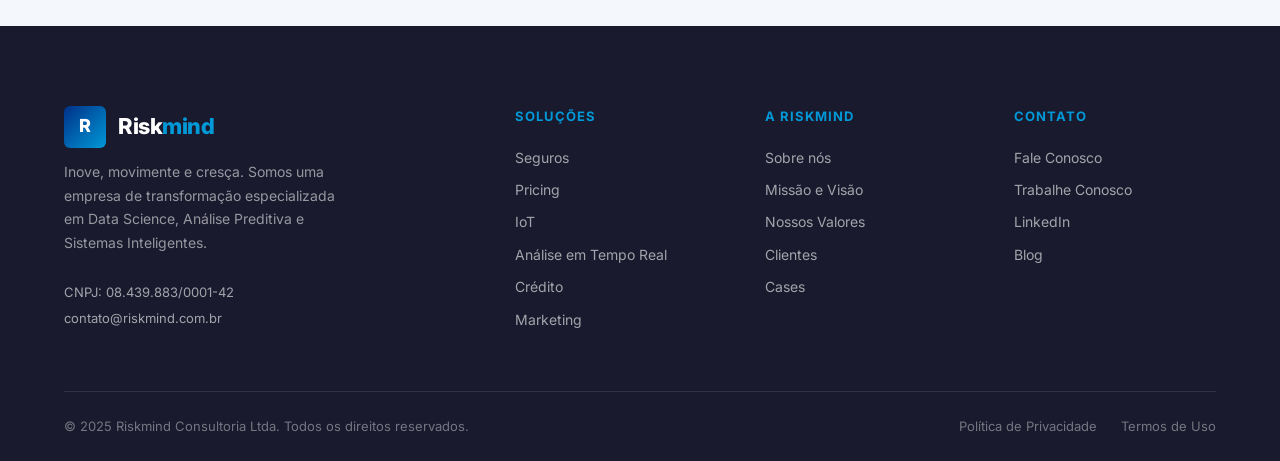
==== commit d3125c31: "Ajustes html" ====
--- a/index.html
+++ b/index.html
@@ -31,6 +31,7 @@
         <a href="#sobre">A Riskmind</a>
         <a href="#setores">Setores</a>
         <a href="#clientes">Clientes</a>
+        <a href="#contato">Fale Conosco</a>
       </div>
       <div class="nav-cta">
         <a href="#contato" class="btn btn--ghost">Fale Conosco</a>
@@ -269,7 +270,7 @@
           <p class="section-subtitle">Fale com nossos especialistas e descubra como a Riskmind pode impulsionar seu negócio.</p>
         </div>
         <div class="cta-banner__actions">
-          <a href="#contato" class="btn btn--white">Fale Conosco →</a>
+          <a href="#solucoes" class="btn btn--outline">Ver soluções →</a>
         </div>
       </div>
     </div>
@@ -325,12 +326,12 @@
         <div class="footer__col">
           <div class="footer__heading">Soluções</div>
           <div class="footer__links">
-            <a href="#">Seguros</a>
-            <a href="#">Pricing</a>
-            <a href="#">IoT</a>
-            <a href="#">Análise em Tempo Real</a>
-            <a href="#">Crédito</a>
-            <a href="#">Marketing</a>
+            <a href="#solucoes">Seguros</a>
+            <a href="#solucoes">Pricing</a>
+            <a href="#solucoes">IoT</a>
+            <a href="#solucoes">Análise em Tempo Real</a>
+            <a href="#solucoes">Crédito</a>
+            <a href="#solucoes">Marketing</a>
           </div>
         </div>
 
@@ -375,6 +376,5 @@
   <script src="js/countup.js"></script>
   <script src="js/carousel.js"></script>
   <script src="js/animations.js"></script>
-  <script src="js/main.js"></script>
-</body>
+ </body>
 </html>
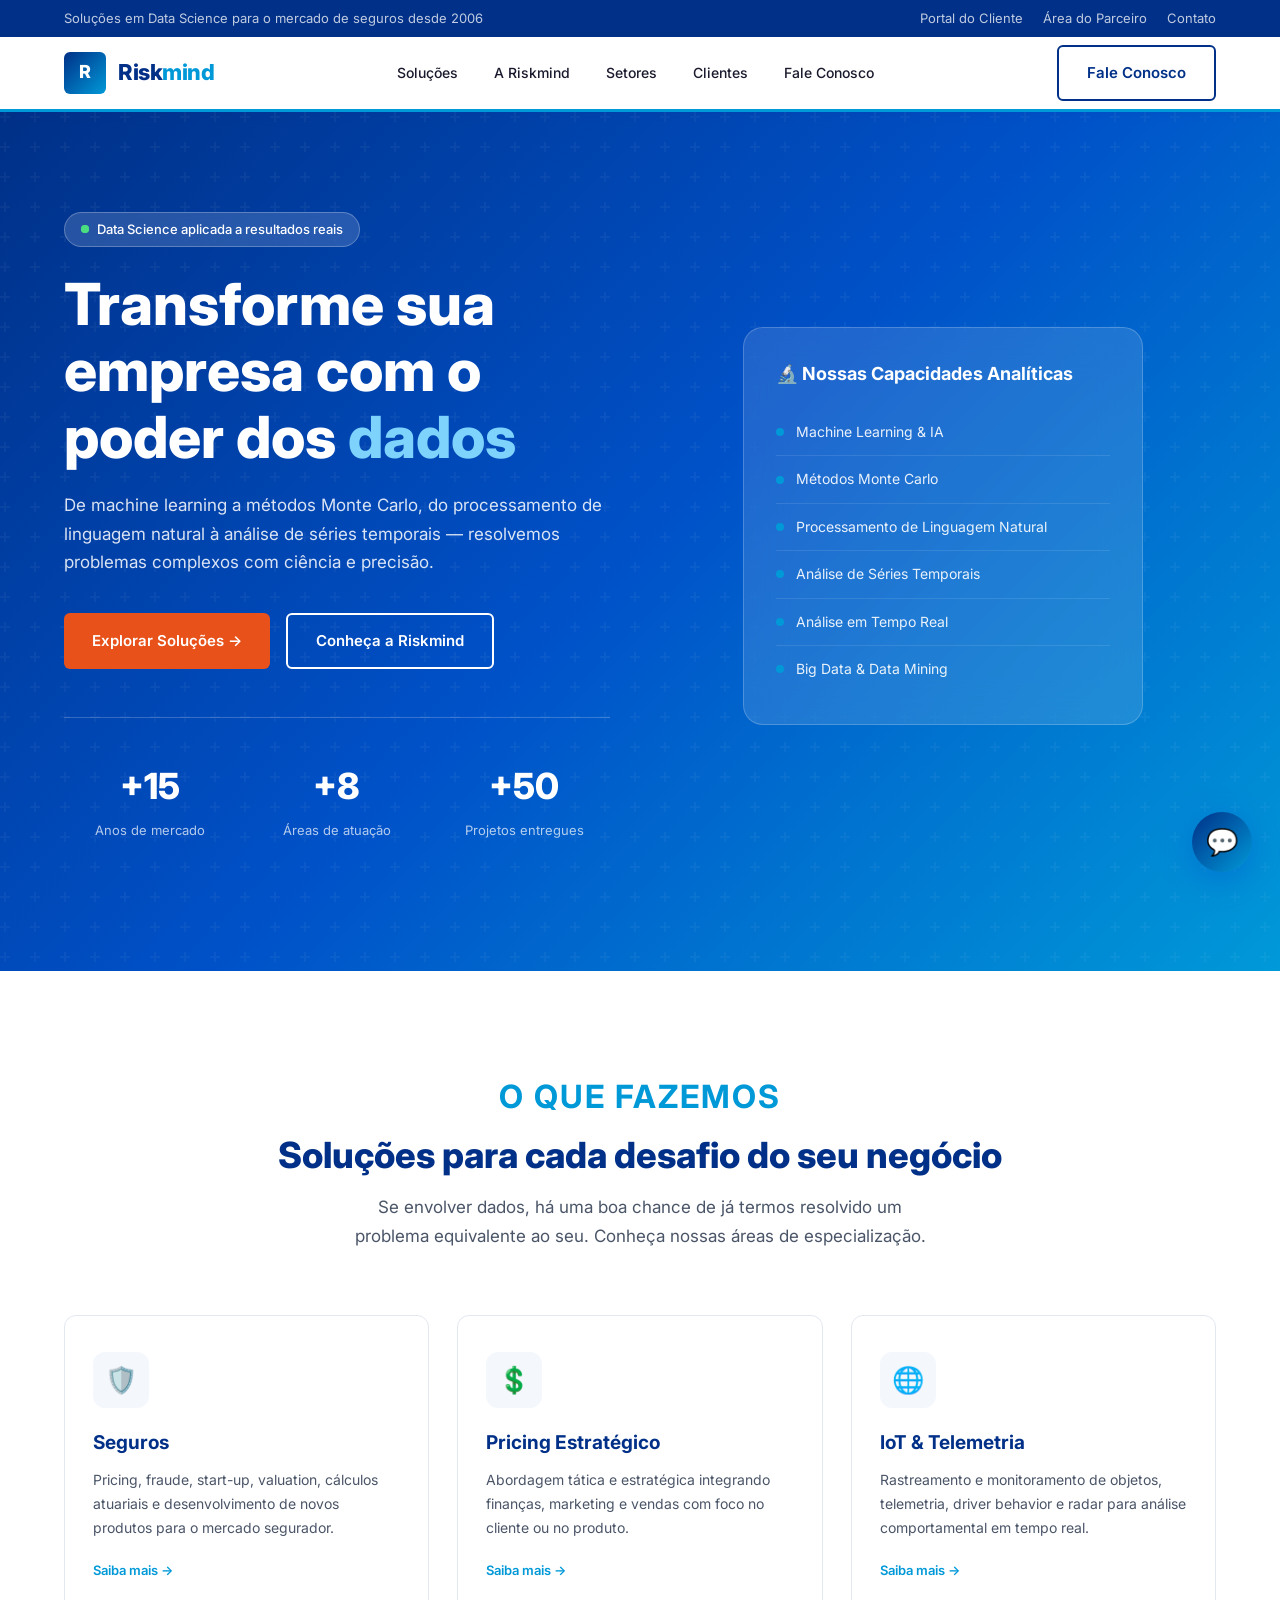
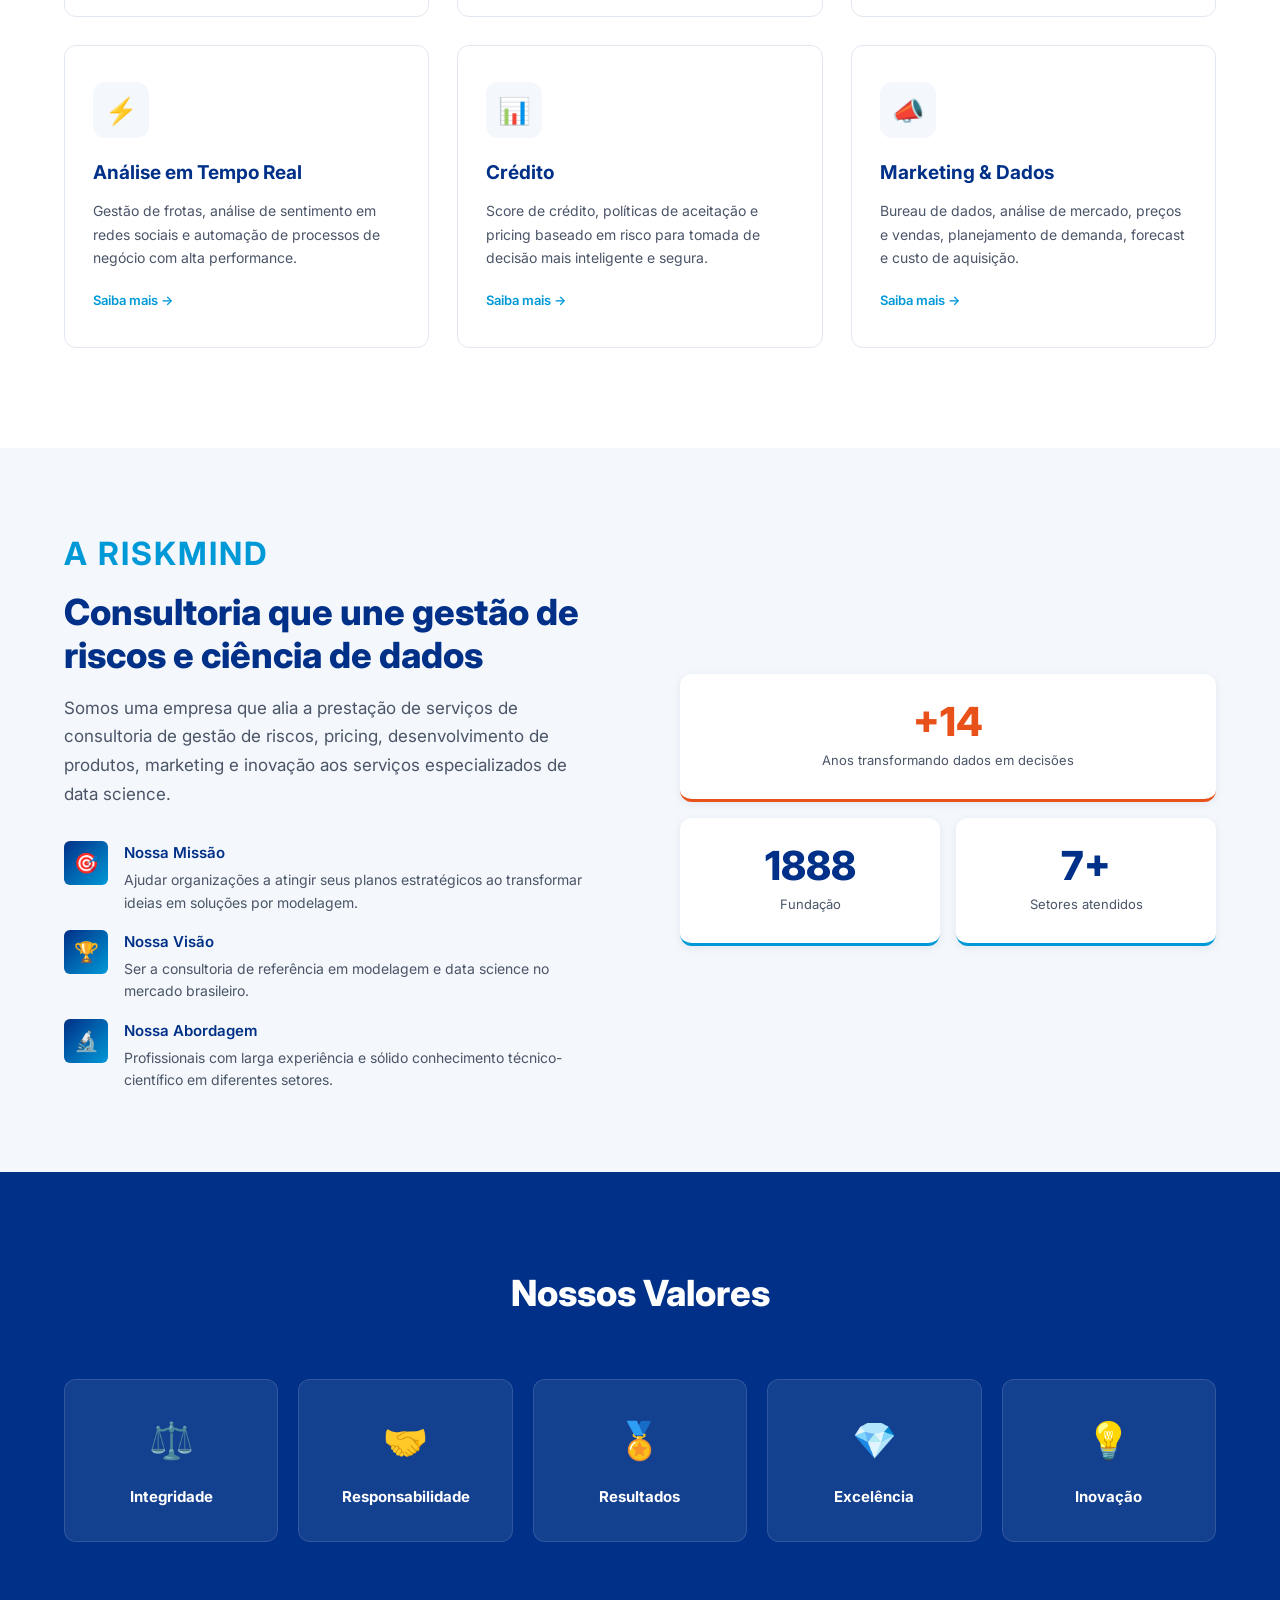
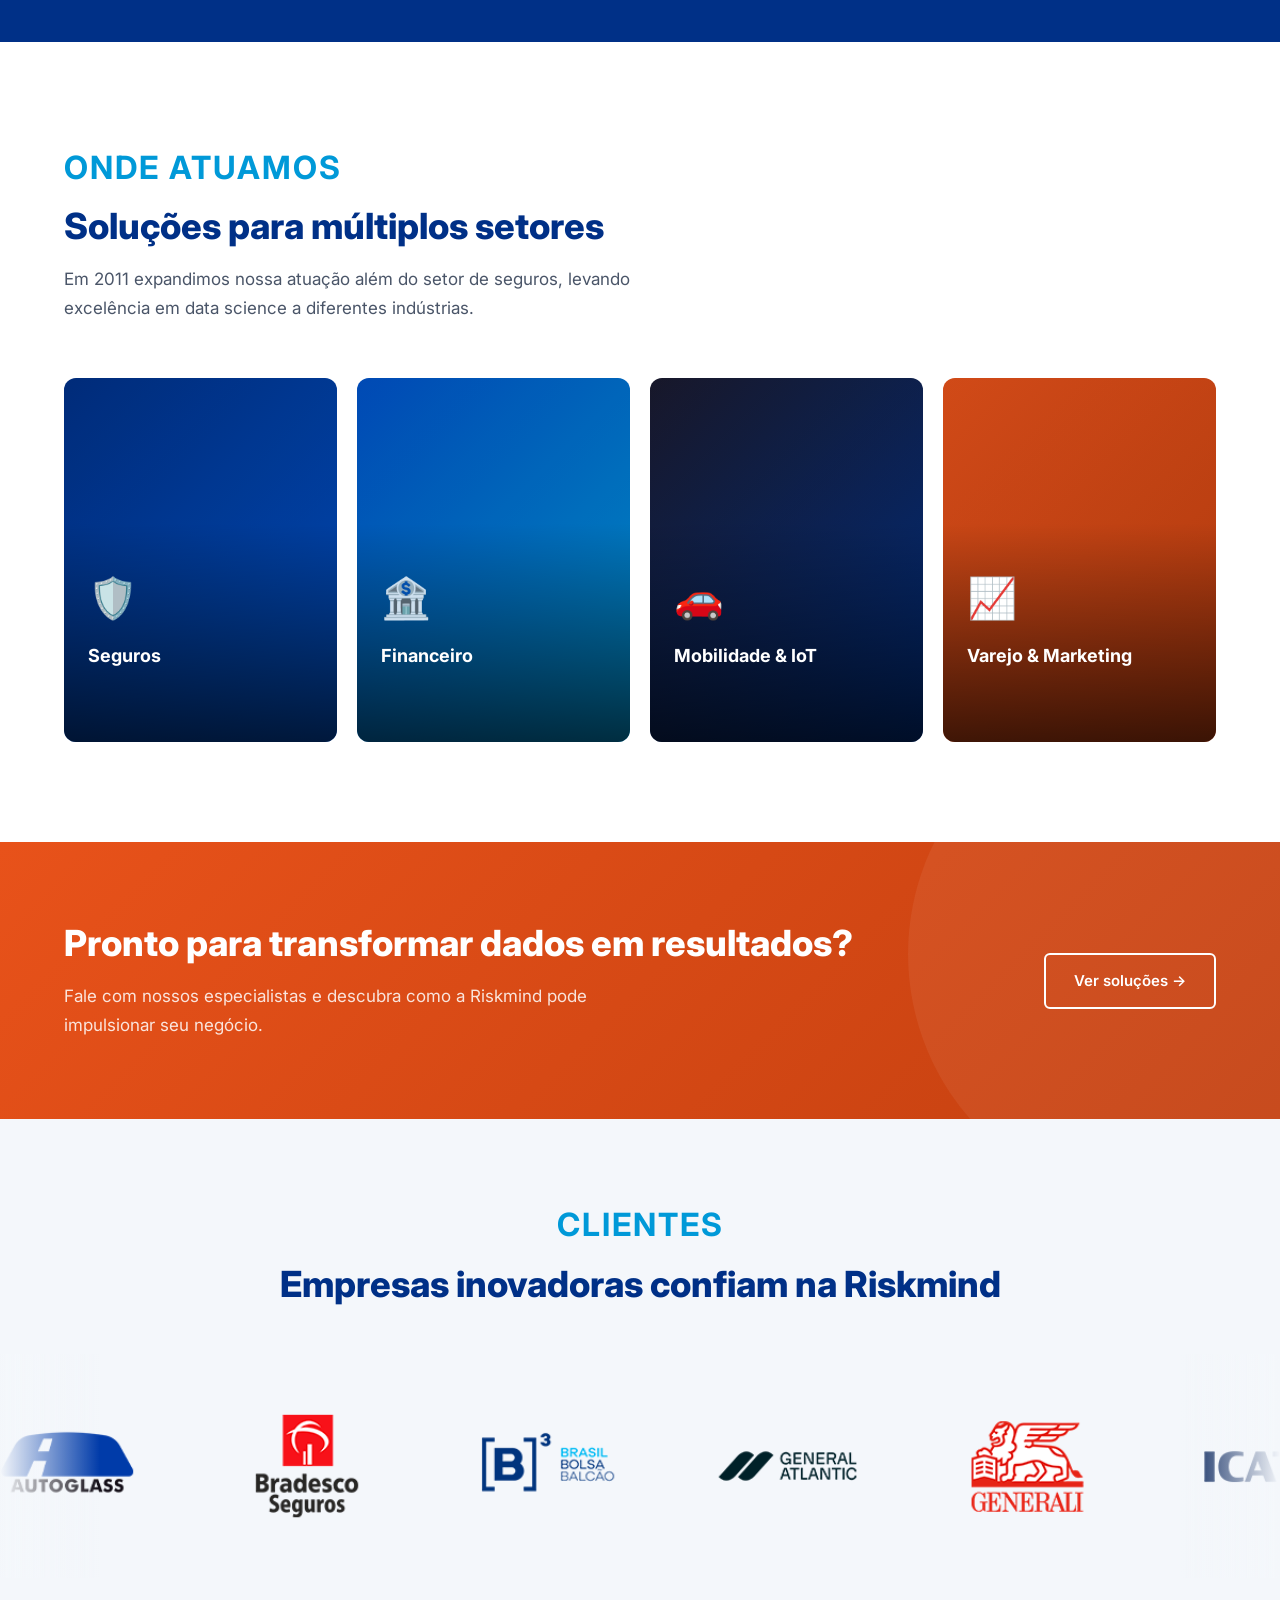
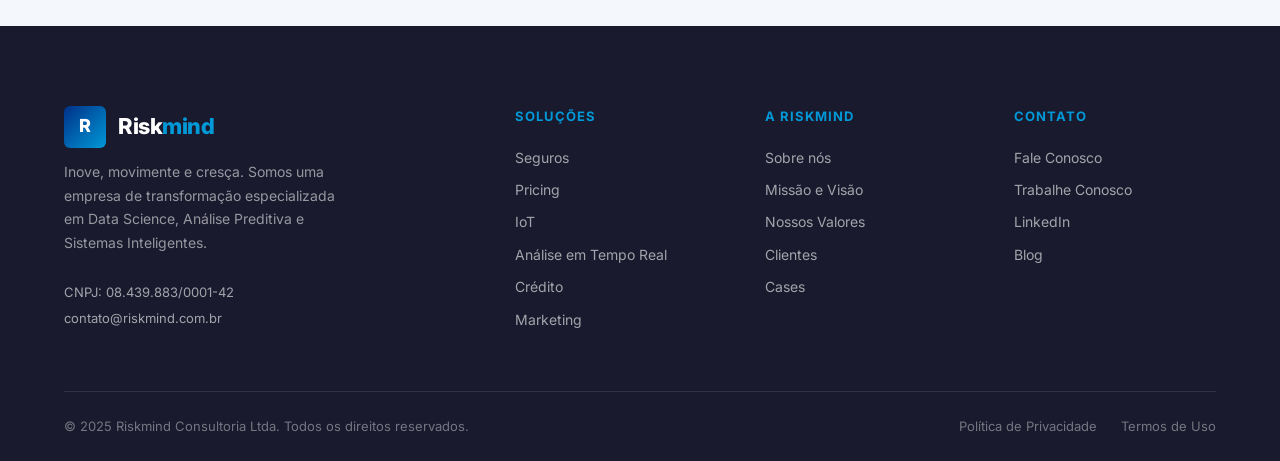
==== commit 70a8a9f9: "menu hamburguer parcialmente funcionando" ====
--- a/index.html
+++ b/index.html
@@ -21,23 +21,30 @@
   </div>
 
   <nav class="navbar">
-    <div class="container">
-      <a href="#" class="logo">
-        <div class="logo__icon">R</div>
-        <span class="logo__text">Risk<span>mind</span></span>
-      </a>
-      <div class="nav-links">
-        <a href="#solucoes">Soluções</a>
-        <a href="#sobre">A Riskmind</a>
-        <a href="#setores">Setores</a>
-        <a href="#clientes">Clientes</a>
-        <a href="#contato">Fale Conosco</a>
-      </div>
-      <div class="nav-cta">
-        <a href="#contato" class="btn btn--ghost">Fale Conosco</a>
-      </div>
-    </div>
-  </nav>
+  <div class="container">
+    <a href="#" class="logo">
+      <div class="logo__icon">R</div>
+      <span class="logo__text">Risk<span>mind</span></span>
+    </a>
+    <div class="nav-links" id="nav-links">
+      <a href="#solucoes">Soluções</a>
+      <a href="#sobre">A Riskmind</a>
+      <a href="#setores">Setores</a>
+      <a href="#clientes">Clientes</a>
+      <a href="#contato">Fale Conosco</a>
+    </div>
+    <div class="nav-cta">
+      <a href="#contato" class="btn btn--ghost">Fale Conosco</a>
+    </div>
+    <button class="nav-hamburger" id="nav-hamburger" aria-label="Abrir menu">
+      <span></span>
+      <span></span>
+      <span></span>
+    </button>
+  </div>
+</nav>
+
+<div class="nav-overlay" id="nav-overlay"></div>
 
   <section class="hero">
     <div class="container">
@@ -376,5 +383,6 @@
   <script src="js/countup.js"></script>
   <script src="js/carousel.js"></script>
   <script src="js/animations.js"></script>
+  <script src="js/hamburger.js"></script>
  </body>
 </html>
--- a/scss/main.css
+++ b/scss/main.css
@@ -220,11 +220,6 @@
   background: #F4F7FB;
   color: #003087;
 }
-@media (max-width: 768px) {
-  .nav-links {
-    display: none;
-  }
-}
 
 .nav-cta {
   display: flex;
@@ -961,4 +956,112 @@
 }
 .chat-float__btn:hover {
   transform: scale(1.1);
-}/*# sourceMappingURL=main.css.map */+}
+
+.nav-hamburger {
+  display: none;
+  flex-direction: column;
+  justify-content: center;
+  align-items: center;
+  gap: 5px;
+  width: 40px;
+  height: 40px;
+  background: none;
+  border: none;
+  cursor: pointer;
+  padding: 0;
+  z-index: 1100;
+  position: relative;
+}
+
+.nav-hamburger span {
+  display: block;
+  width: 22px;
+  height: 2px;
+  background: #003087;
+  border-radius: 2px;
+  transition: transform 0.3s ease, opacity 0.3s ease;
+  transform-origin: center;
+}
+
+.nav-hamburger--active span:nth-child(1) {
+  transform: translateY(7px) rotate(45deg);
+}
+.nav-hamburger--active span:nth-child(2) {
+  opacity: 0;
+  transform: scaleX(0);
+}
+.nav-hamburger--active span:nth-child(3) {
+  transform: translateY(-7px) rotate(-45deg);
+}
+
+.nav-overlay {
+  display: none;
+  position: fixed;
+  top: 0;
+  left: 0;
+  bottom: 0;
+  width: calc(100% - 280px);
+  background: rgba(0, 0, 0, 0.45);
+  z-index: 1000;
+  opacity: 0;
+  pointer-events: none;
+  transition: opacity 0.3s ease;
+}
+
+.nav-overlay--visible {
+  opacity: 1;
+  pointer-events: all;
+}
+
+@media (max-width: 768px) {
+  .nav-overlay {
+    display: block;
+  }
+}
+
+  @media (max-width: 768px) {
+  .nav-hamburger {
+    display: flex;
+  }
+
+  .nav-cta {
+    display: none !important;
+  }
+
+  .nav-overlay {
+    display: block;
+  }
+
+  .nav-links {
+    display: flex !important;
+    flex-direction: column;
+    align-items: flex-start;
+    justify-content: center;
+    gap: 28px;
+    position: fixed;
+    top: 0;
+    right: 0;
+    bottom: 0;
+    width: 72%;
+    max-width: 280px;
+    background: #ffffff;
+    padding: 48px 32px;
+    z-index: 1050;
+    transform: translateX(100%);
+    transition: transform 0.35s cubic-bezier(0.4, 0, 0.2, 1);
+    box-shadow: -8px 0 32px rgba(0, 0, 0, 0.12);
+  }
+
+  .nav-links--open {
+    transform: translateX(0) !important;
+  }
+
+  .nav-links a {
+    font-size: 1.05rem;
+    font-weight: 500;
+    color: #003087;
+  }
+}
+
+/*# sourceMappingURL=main.css.map */
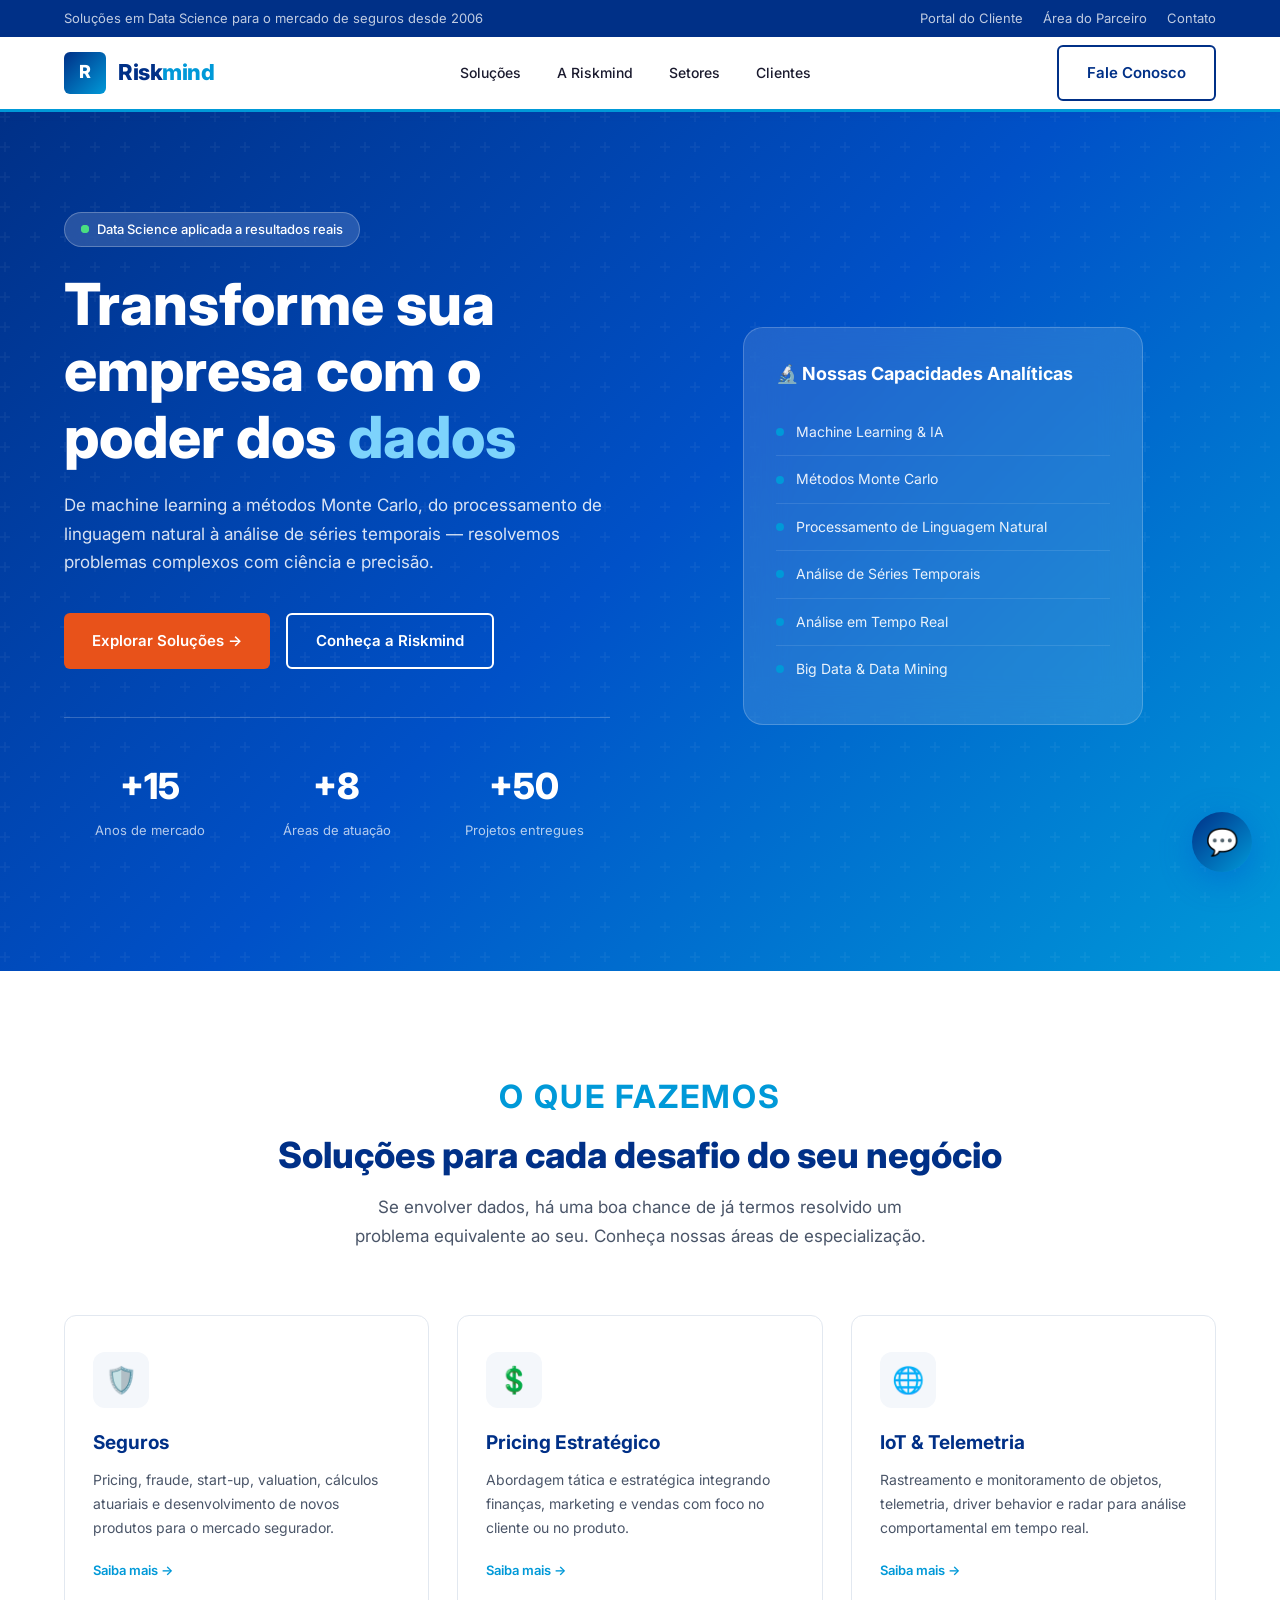
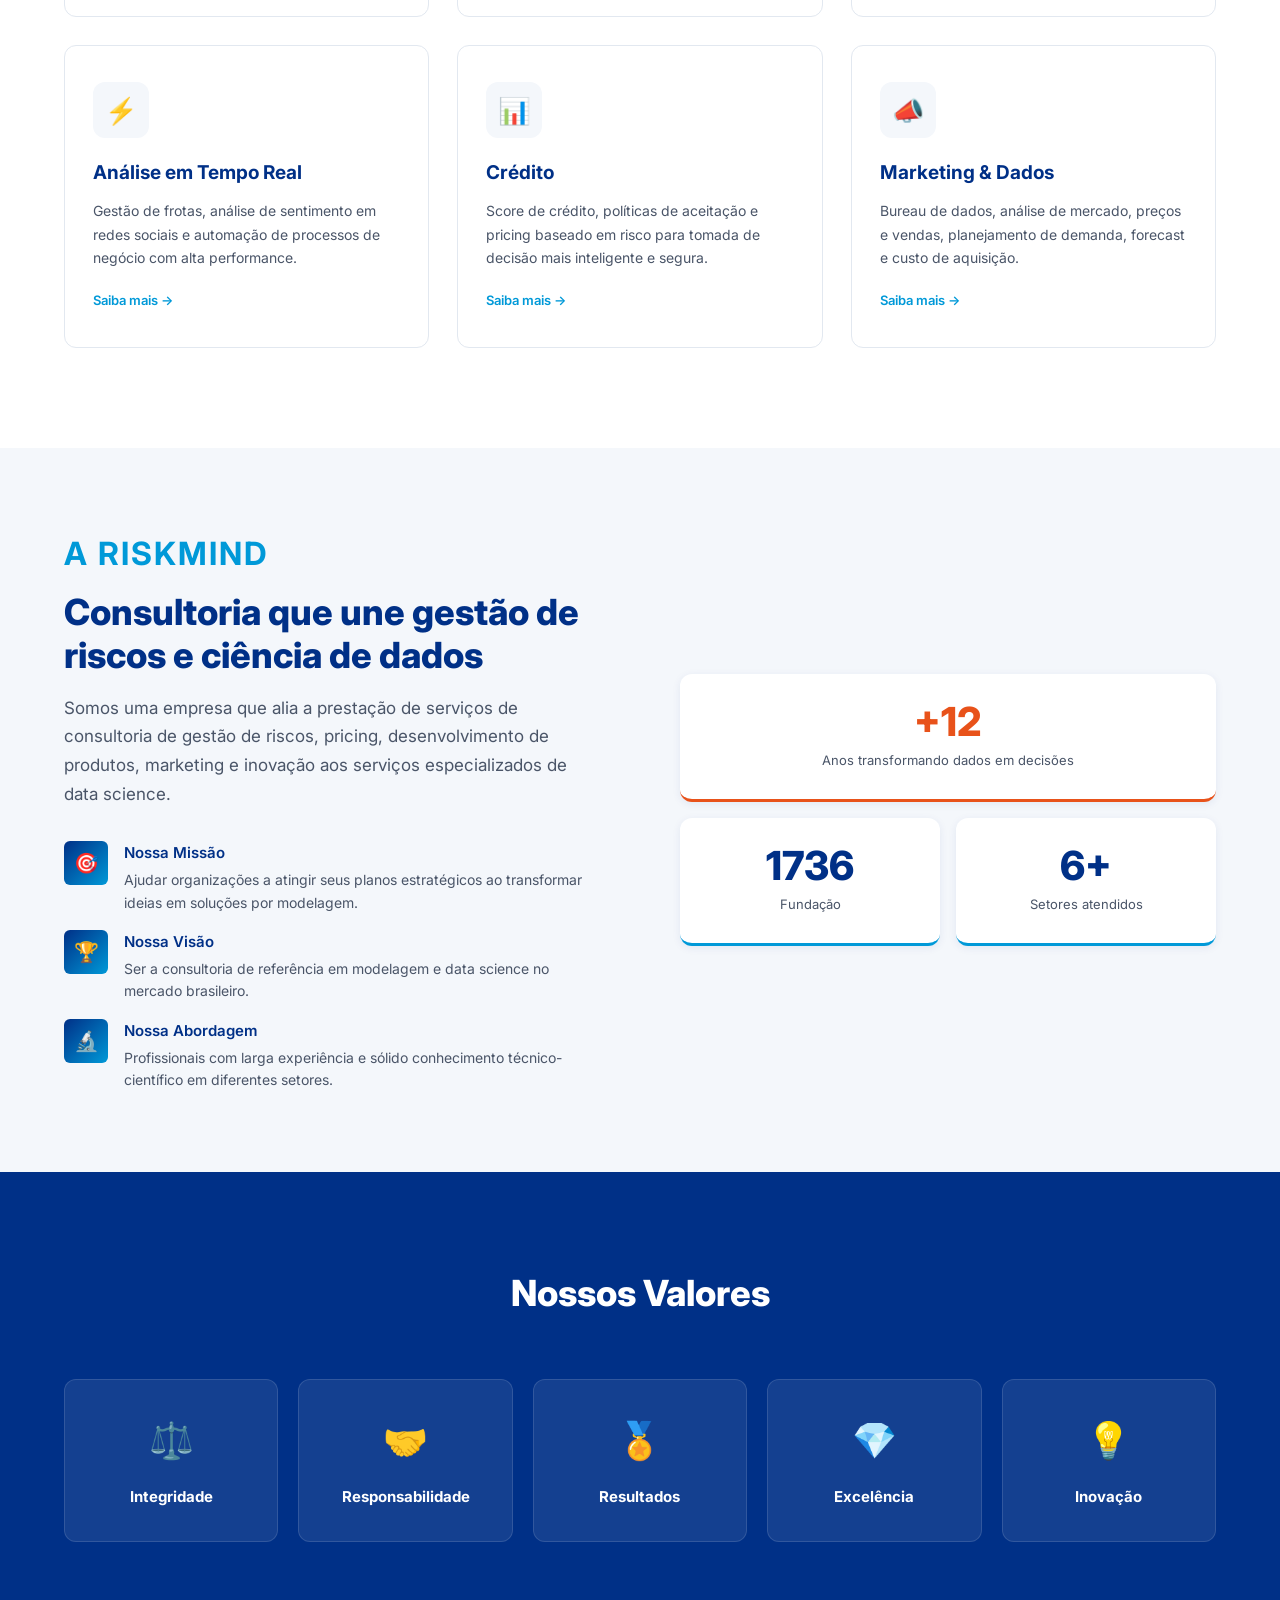
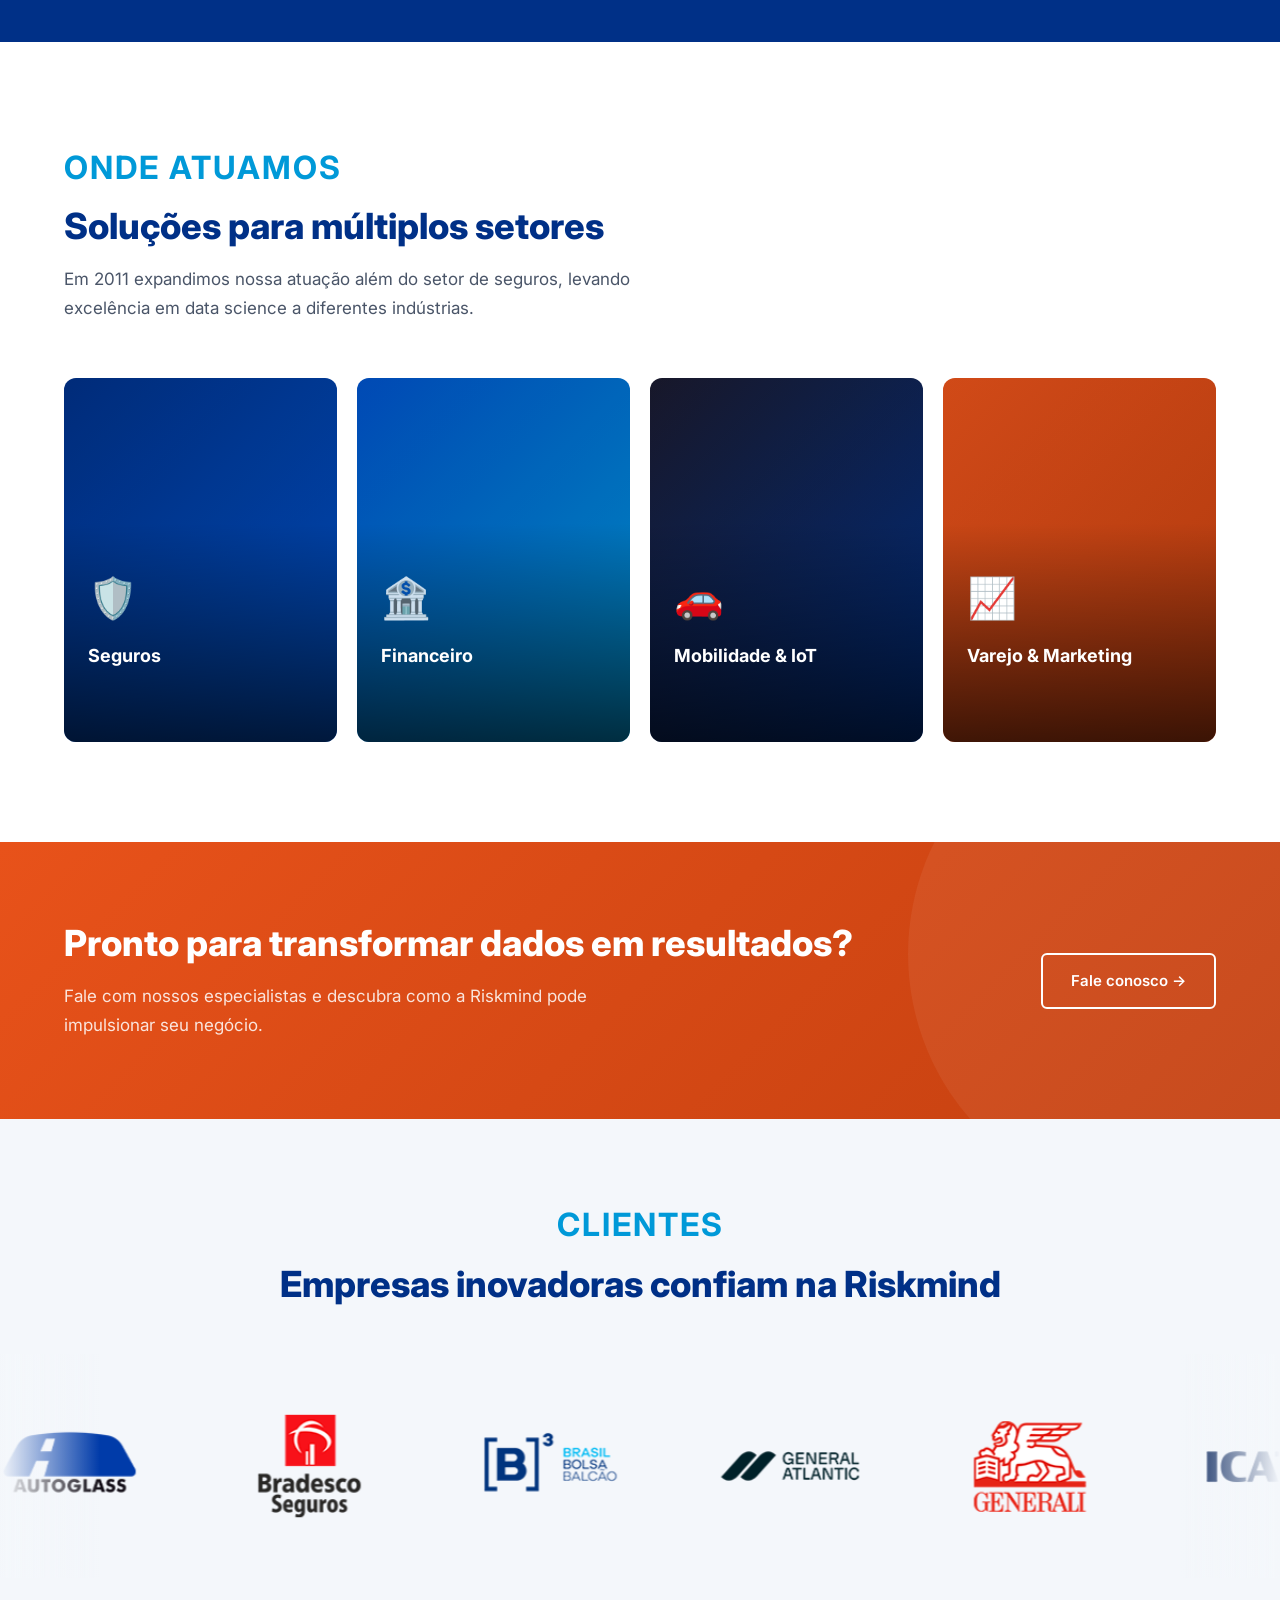
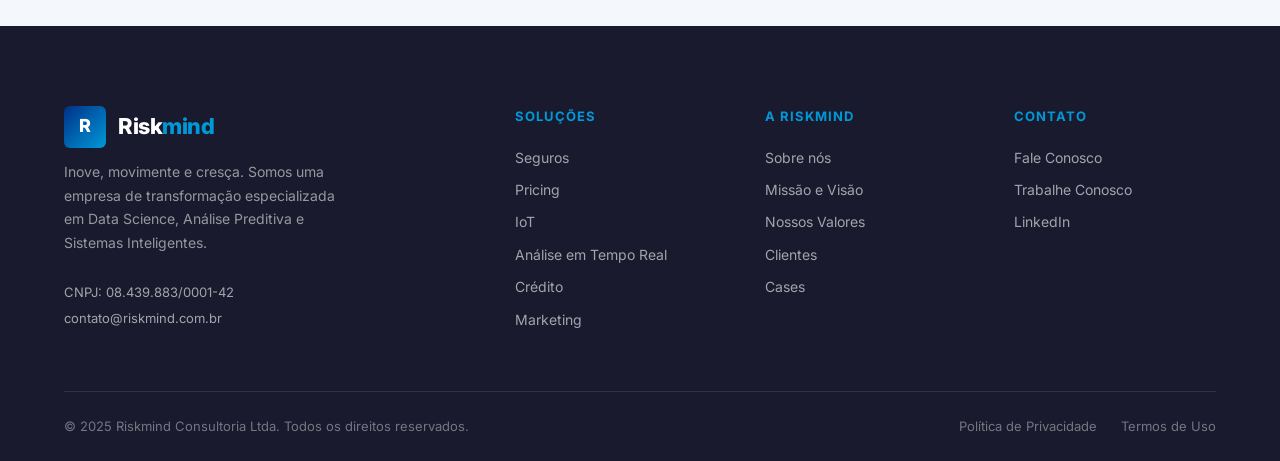
==== commit 5255f8e4: "Ajustes + página formulário montada" ====
--- a/index.html
+++ b/index.html
@@ -15,7 +15,7 @@
       <div class="top-bar__links">
         <a href="#">Portal do Cliente</a>
         <a href="#">Área do Parceiro</a>
-        <a href="#">Contato</a>
+        <a href="contato.html">Contato</a>
       </div>
     </div>
   </div>
@@ -31,10 +31,9 @@
       <a href="#sobre">A Riskmind</a>
       <a href="#setores">Setores</a>
       <a href="#clientes">Clientes</a>
-      <a href="#contato">Fale Conosco</a>
     </div>
     <div class="nav-cta">
-      <a href="#contato" class="btn btn--ghost">Fale Conosco</a>
+      <a href="contato.html" class="btn btn--ghost">Fale Conosco</a>
     </div>
     <button class="nav-hamburger" id="nav-hamburger" aria-label="Abrir menu">
       <span></span>
@@ -277,7 +276,7 @@
           <p class="section-subtitle">Fale com nossos especialistas e descubra como a Riskmind pode impulsionar seu negócio.</p>
         </div>
         <div class="cta-banner__actions">
-          <a href="#solucoes" class="btn btn--outline">Ver soluções →</a>
+          <a href="contato.html" class="btn btn--outline">Fale conosco →</a>
         </div>
       </div>
     </div>
@@ -356,10 +355,9 @@
         <div class="footer__col">
           <div class="footer__heading">Contato</div>
           <div class="footer__links">
-            <a href="#">Fale Conosco</a>
-            <a href="#">Trabalhe Conosco</a>
+            <a href="contato.html">Fale Conosco</a>
+            <a href="contato.html">Trabalhe Conosco</a>
             <a href="https://www.linkedin.com/company/riskmind" target="_blank" rel="noopener noreferrer">LinkedIn</a>
-            <a href="#">Blog</a>
           </div>
         </div>
 
